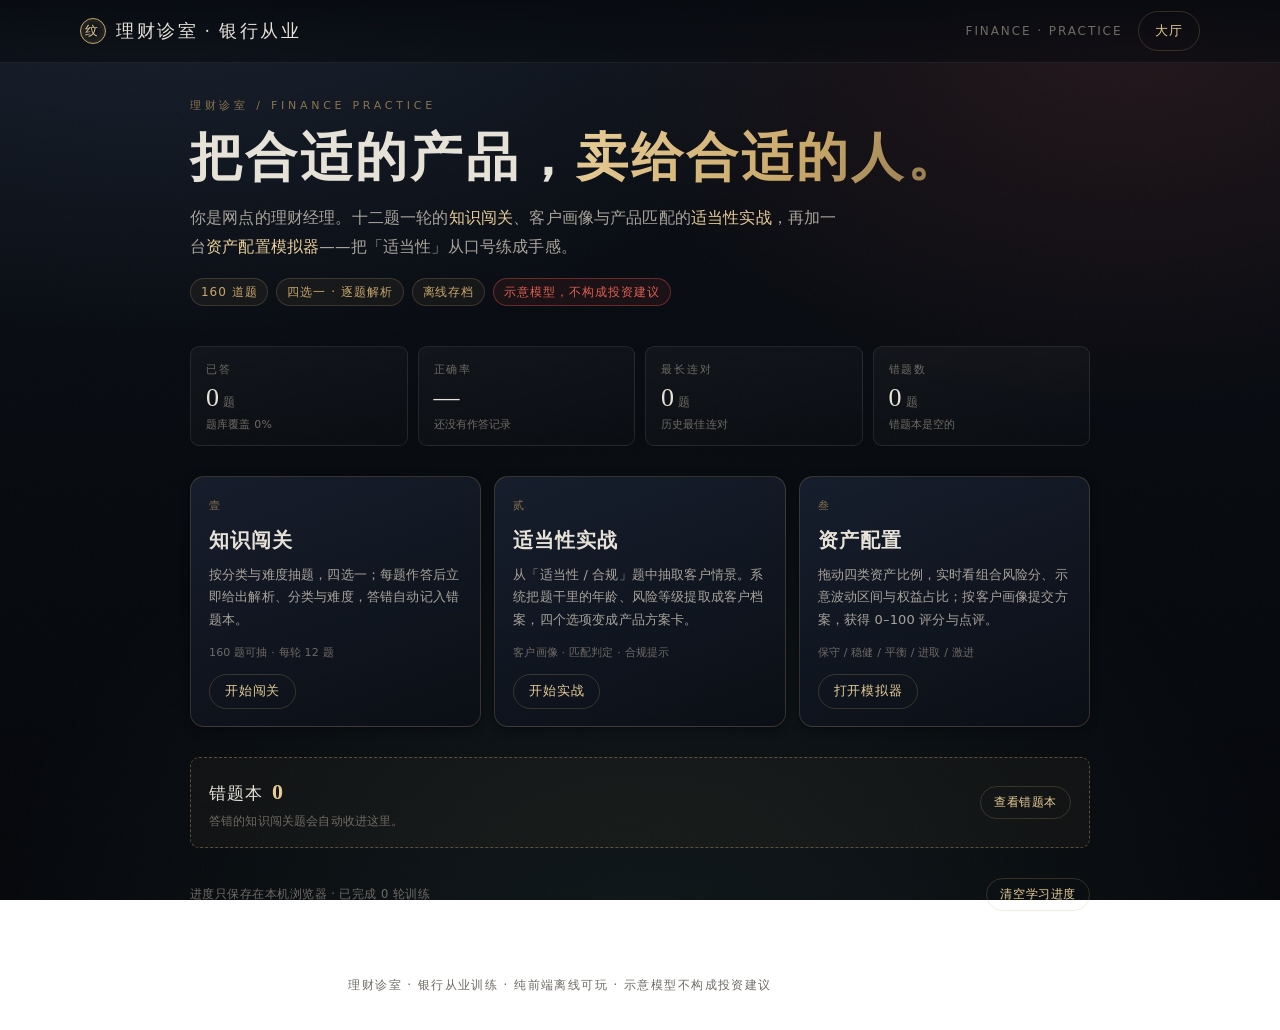
==== finance.html @ 450f9a09 "feat: add 成语闯关 (831 idioms) and 理财诊室 (160 finance questions); split hub into stories and exam sectio" ====
<!doctype html>
<html lang="zh-CN">
<head>
<meta charset="utf-8">
<meta name="viewport" content="width=device-width, initial-scale=1">
<title>理财诊室 · 银行从业 | 墨戏五卷</title>
<meta name="description" content="理财诊室：面向银行、基金、证券从业者的知识训练与实务判断。知识闯关、适当性实战、资产配置模拟器与错题本，纯前端离线可玩。">
<link rel="icon" href="data:image/svg+xml,%3Csvg xmlns='http://www.w3.org/2000/svg' viewBox='0 0 64 64'%3E%3Crect width='64' height='64' rx='14' fill='%230b0f16'/%3E%3Cpath d='M14 48V22l10 8 8-14 8 14 10-8v26' fill='none' stroke='%23c9a86a' stroke-width='2'/%3E%3Ccircle cx='44' cy='17' r='4' fill='none' stroke='%23e0604f' stroke-width='1.6'/%3E%3C/svg%3E">
<link rel="stylesheet" href="./assets/theme.css">
<style>
  /* ============================================================
     理财诊室 · 页面布局
     仅复用 theme.css 的令牌与组件，版式与状态样式写在这里。
     ============================================================ */

  :root {
    --ok: var(--jade-bright);
    --risk: var(--cinnabar-bright);
    --alloc-cash: #6fa89a;
    --alloc-bond: #6c8fc4;
    --alloc-mixed: #c9a86a;
    --alloc-equity: #b8473c;
  }

  html, body { overflow-x: hidden; }
  body { min-height: 100vh; }

  .game { width: 100%; max-width: 900px; margin: 0 auto; padding: 26px 0 8px; }

  .small { font-size: 12.5px; }
  .tiny { font-size: 11.5px; letter-spacing: 0.04em; }
  .nowrap { white-space: nowrap; }
  .accent {
    color: var(--gold-bright);
    background: linear-gradient(120deg, var(--gold-bright), var(--gold) 58%, var(--gold-dim));
    -webkit-background-clip: text; background-clip: text;
    color: transparent;
  }

  h1, h2, h3 { word-break: break-word; }

  .stack { display: grid; gap: 16px; }
  .stack--tight { display: grid; gap: 10px; }

  /* ---------- 首屏 ---------- */
  .hero { padding: 8px 0 6px; }
  .hero .eyebrow { margin-bottom: 10px; }
  .title-xl {
    margin: 0 0 14px;
    font-size: clamp(32px, 5.8vw, 52px);
    line-height: 1.24;
    letter-spacing: 0.06em;
  }
  .lede {
    max-width: 660px;
    margin: 0 0 16px;
    font-size: 15.5px;
    line-height: 1.85;
    color: var(--text-dim);
  }
  .lede strong { color: var(--gold-bright); font-weight: 500; }
  .hero__tags { display: flex; flex-wrap: wrap; gap: 8px; }

  .stats {
    display: grid;
    grid-template-columns: repeat(4, minmax(0, 1fr));
    gap: 10px;
    padding: 0;
    margin: 18px 0 0;
  }
  .stat {
    min-width: 0;
    padding: 13px 15px 12px;
    border: 1px solid var(--line-soft);
    border-radius: var(--radius-sm);
    background: linear-gradient(165deg, rgba(255, 255, 255, 0.04), rgba(255, 255, 255, 0.012));
  }
  .stat__k { font-size: 10.5px; letter-spacing: 0.18em; color: var(--text-faint); margin-bottom: 4px; }
  .stat__v { font-family: var(--font-num); font-size: 26px; line-height: 1.25; color: var(--text); }
  .stat__v small { font-family: var(--font-sans); font-size: 12px; color: var(--text-faint); margin-left: 3px; }
  .stat__s { font-size: 11px; color: var(--text-faint); line-height: 1.5; margin-top: 2px; }
  .stat--warn .stat__v { color: var(--cinnabar-bright); }

  .entries {
    display: grid;
    grid-template-columns: repeat(3, minmax(0, 1fr));
    gap: 13px;
    margin-top: 14px;
  }
  .entry {
    display: flex;
    flex-direction: column;
    min-width: 0;
    padding: 19px 18px 17px;
    border: 1px solid var(--line);
    border-radius: var(--radius);
    background: linear-gradient(160deg, rgba(26, 34, 51, 0.82), rgba(11, 15, 22, 0.88));
    box-shadow: var(--shadow-1);
    transition: transform 0.18s ease, border-color 0.18s ease;
  }
  .entry:hover { transform: translateY(-2px); border-color: rgba(201, 168, 106, 0.5); }
  .entry__no { font-family: var(--font-num); font-size: 11px; letter-spacing: 0.24em; color: var(--gold-dim); }
  .entry h3 { margin: 8px 0 6px; font-size: 20px; color: var(--text); }
  .entry p { margin: 0 0 12px; font-size: 13px; line-height: 1.75; color: var(--text-dim); }
  .entry__meta { margin-top: auto; font-size: 11px; color: var(--text-faint); line-height: 1.6; }
  .entry .btn { margin-top: 12px; align-self: flex-start; padding: 8px 15px; font-size: 12.5px; }

  .wrongbar {
    display: flex;
    align-items: center;
    justify-content: space-between;
    gap: 14px;
    flex-wrap: wrap;
    margin-top: 14px;
    padding: 15px 18px;
    border: 1px dashed rgba(201, 168, 106, 0.4);
    border-radius: var(--radius-sm);
    background: rgba(201, 168, 106, 0.045);
  }
  .wrongbar__title { display: flex; align-items: baseline; gap: 9px; font-family: var(--font-serif); font-size: 17px; letter-spacing: 0.06em; }
  .wrongbar__title b { font-family: var(--font-num); font-size: 22px; color: var(--gold-bright); }
  .wrongbar__sub { font-size: 11.5px; color: var(--text-faint); margin-top: 2px; }

  .home__tools {
    display: flex; align-items: center; justify-content: space-between;
    gap: 12px; flex-wrap: wrap;
    margin-top: 14px;
  }
  .clearbox {
    display: flex; align-items: center; justify-content: space-between;
    gap: 12px; flex-wrap: wrap;
    margin-top: 14px; padding: 13px 15px;
    border: 1px solid rgba(224, 96, 79, 0.48);
    border-radius: var(--radius-sm);
    background: rgba(184, 71, 60, 0.1);
  }
  .clearbox__txt { font-size: 12.5px; color: var(--text); line-height: 1.6; }
  .clearbox__btns { display: flex; gap: 8px; flex-wrap: wrap; }

  /* ---------- 按钮尺寸 / 标签 ---------- */
  .btn--small { padding: 7px 13px; font-size: 12px; letter-spacing: 0.05em; }
  .tag--jade {
    color: var(--jade-bright);
    border-color: rgba(111, 168, 154, 0.45);
    background: rgba(111, 168, 154, 0.09);
  }
  .tag--cinnabar {
    color: var(--cinnabar-bright);
    border-color: rgba(184, 71, 60, 0.5);
    background: rgba(184, 71, 60, 0.1);
  }
  .tag--muted { color: var(--text-dim); border-color: var(--line-soft); background: transparent; }

  /* ---------- 面板通用头部 ---------- */
  .headblock { margin-bottom: 16px; }
  .headblock h2 { margin: 0 0 7px; color: var(--text); }
  .headblock p { margin: 0; font-size: 13px; line-height: 1.75; color: var(--text-dim); }
  .headblock .eyebrow { margin-bottom: 8px; }

  .field { margin-top: 20px; }
  .field:first-of-type { margin-top: 4px; }
  .field__lab {
    display: flex; align-items: baseline; justify-content: space-between;
    gap: 10px; flex-wrap: wrap;
    font-size: 11.5px; letter-spacing: 0.2em; color: var(--gold-dim);
    margin-bottom: 9px;
  }
  .field__lab span { letter-spacing: 0.04em; color: var(--text-faint); }
  .chips { display: flex; flex-wrap: wrap; gap: 8px; }
  .chip {
    appearance: none;
    min-height: 38px;
    padding: 7px 14px;
    border-radius: 999px;
    border: 1px solid var(--line-soft);
    background: transparent;
    color: var(--text-dim);
    font-family: var(--font-sans);
    font-size: 13.5px;
    letter-spacing: 0.04em;
    cursor: pointer;
    transition: border-color 0.16s ease, background 0.16s ease, color 0.16s ease;
  }
  .chip:hover { border-color: var(--line); color: var(--text); }
  .chip[aria-pressed="true"] {
    border-color: rgba(201, 168, 106, 0.75);
    background: rgba(201, 168, 106, 0.14);
    color: var(--gold-bright);
  }
  .chip:focus-visible { outline: 2px solid var(--gold-bright); outline-offset: 2px; }

  .setup__foot {
    display: flex; align-items: center; justify-content: space-between;
    gap: 14px; flex-wrap: wrap;
    margin-top: 24px; padding-top: 18px;
    border-top: 1px solid var(--line-soft);
  }
  .setup__count { font-size: 12.5px; color: var(--text-dim); line-height: 1.6; }
  .setup__count b { color: var(--gold-bright); font-family: var(--font-num); font-size: 17px; }
  .setup__actions { display: flex; gap: 9px; flex-wrap: wrap; }

  .notice {
    padding: 11px 14px;
    border-left: 2px solid var(--gold-dim);
    background: rgba(201, 168, 106, 0.055);
    border-radius: 6px;
    font-size: 12.5px;
    line-height: 1.65;
    color: var(--text-dim);
  }
  .notice--warn { border-left-color: var(--cinnabar); background: rgba(184, 71, 60, 0.08); color: var(--text); }
  .notice b { color: var(--gold-bright); font-weight: 500; }

  /* ---------- 答题 ---------- */
  .quiz-top {
    display: flex; align-items: center; justify-content: space-between;
    gap: 12px; flex-wrap: wrap;
    margin-bottom: 10px;
  }
  .quiz-top__count { display: flex; align-items: baseline; gap: 5px; color: var(--text-faint); font-size: 12px; letter-spacing: 0.12em; }
  .quiz-top__count b { font-family: var(--font-num); font-size: 25px; color: var(--gold-bright); letter-spacing: 0.03em; }
  .quiz-top__right { display: flex; gap: 6px; flex-wrap: wrap; }
  .quiz-top__right .tag { font-size: 11px; padding: 2px 9px; }

  .qpanel { padding: 22px 24px 20px; }
  .qmeta { display: flex; flex-wrap: wrap; gap: 6px; margin-bottom: 10px; }
  .qtext {
    margin: 0 0 4px;
    font-family: var(--font-serif);
    font-size: clamp(18px, 2.5vw, 22px);
    line-height: 1.72;
    letter-spacing: 0.025em;
    color: var(--text);
  }
  .qsub { font-size: 11.5px; color: var(--text-faint); margin-top: 5px; }

  .choices { display: grid; gap: 10px; margin-top: 16px; }
  .choice {
    appearance: none;
    display: grid;
    grid-template-columns: 30px minmax(0, 1fr) auto;
    align-items: center;
    gap: 12px;
    width: 100%;
    min-height: 56px;
    padding: 11px 14px;
    border: 1px solid var(--line-soft);
    border-radius: var(--radius-sm);
    background: rgba(255, 255, 255, 0.025);
    color: var(--text);
    font-family: var(--font-sans);
    font-size: 15px;
    line-height: 1.55;
    text-align: left;
    cursor: pointer;
    transition: border-color 0.16s ease, background 0.16s ease, opacity 0.16s ease;
  }
  .choice:hover:not([disabled]) { border-color: var(--line); background: rgba(201, 168, 106, 0.07); }
  .choice:focus-visible { outline: 2px solid var(--gold-bright); outline-offset: 2px; }
  .choice[disabled] { cursor: default; }
  .choice__mark {
    width: 28px; height: 28px;
    display: grid; place-items: center;
    border: 1px solid var(--line);
    border-radius: 50%;
    font-family: var(--font-num);
    font-size: 13px;
    color: var(--gold);
    flex: none;
  }
  .choice__body { min-width: 0; display: flex; flex-direction: column; gap: 1px; }
  .choice__kicker { font-size: 10px; letter-spacing: 0.18em; color: var(--text-faint); }
  .choice__txt { color: var(--text); }
  .choice__flag {
    font-size: 11px;
    letter-spacing: 0.06em;
    padding: 2px 8px;
    border-radius: 999px;
    border: 1px solid var(--line);
    color: var(--text-dim);
    white-space: nowrap;
  }
  .choice.is-correct {
    border-color: rgba(111, 168, 154, 0.72);
    background: rgba(111, 168, 154, 0.13);
  }
  .choice.is-correct .choice__mark { border-color: var(--jade); color: var(--jade-bright); }
  .choice.is-correct .choice__flag { border-color: rgba(111, 168, 154, 0.6); color: var(--jade-bright); }
  .choice.is-wrong {
    border-color: rgba(224, 96, 79, 0.75);
    background: rgba(184, 71, 60, 0.13);
  }
  .choice.is-wrong .choice__mark { border-color: var(--cinnabar); color: var(--cinnabar-bright); }
  .choice.is-wrong .choice__flag { border-color: rgba(224, 96, 79, 0.6); color: var(--cinnabar-bright); }
  .choice.is-dim { opacity: 0.56; }
  .choices--product .choice { background: rgba(201, 168, 106, 0.035); }
  .choices--product .choice.is-correct { background: rgba(111, 168, 154, 0.13); }
  .choices--product .choice.is-wrong { background: rgba(184, 71, 60, 0.13); }

  .actions {
    display: flex; align-items: center; justify-content: space-between;
    gap: 12px; flex-wrap: wrap;
    margin-top: 18px;
  }
  .actions__right { display: flex; gap: 9px; flex-wrap: wrap; }
  .actions__hint { font-size: 11.5px; color: var(--text-faint); }

  .feedback {
    margin-top: 16px;
    padding: 14px 16px 13px;
    border: 1px solid var(--line-soft);
    border-left: 3px solid var(--gold);
    border-radius: var(--radius-sm);
    background: rgba(255, 255, 255, 0.026);
  }
  .feedback--ok { border-left-color: var(--jade); }
  .feedback--bad { border-left-color: var(--cinnabar); }
  .feedback__head { display: flex; align-items: baseline; gap: 8px; flex-wrap: wrap; margin-bottom: 7px; }
  .feedback__icon { font-family: var(--font-num); font-size: 17px; line-height: 1; color: var(--gold-bright); }
  .feedback--ok .feedback__icon { color: var(--jade-bright); }
  .feedback--bad .feedback__icon { color: var(--cinnabar-bright); }
  .feedback__head b { font-family: var(--font-serif); font-size: 16px; font-weight: 600; letter-spacing: 0.04em; }
  .feedback__sub { font-size: 11.5px; color: var(--text-faint); }
  .feedback__body { display: flex; gap: 9px; align-items: flex-start; }
  .feedback__label {
    flex: none;
    margin-top: 2px;
    padding: 1px 7px;
    border: 1px solid var(--line);
    border-radius: 4px;
    font-size: 10.5px;
    letter-spacing: 0.14em;
    color: var(--gold);
  }
  .feedback__text { margin: 0; font-size: 13.6px; line-height: 1.78; color: var(--text-dim); }
  .metaline { display: flex; flex-wrap: wrap; gap: 6px; margin-top: 10px; }
  .metaline .tag { font-size: 10.5px; padding: 2px 8px; }

  /* ---------- 结果页 ---------- */
  .scoreboard {
    display: flex; align-items: flex-end; gap: 22px; flex-wrap: wrap;
    margin: 14px 0 4px;
  }
  .scoreboard__main { display: flex; align-items: baseline; gap: 8px; }
  .scoreboard__main b { font-family: var(--font-num); font-size: 58px; line-height: 1; color: var(--gold-bright); letter-spacing: 0.02em; }
  .scoreboard__main span { font-size: 12px; color: var(--text-faint); letter-spacing: 0.14em; }
  .scoreboard__sub { display: grid; gap: 3px; font-size: 12.5px; color: var(--text-dim); }
  .scoreboard__sub b { font-family: var(--font-num); color: var(--text); font-size: 17px; }

  .reviewlist { display: grid; gap: 8px; margin-top: 12px; }
  .reviewitem {
    padding: 11px 13px;
    border: 1px solid var(--line-soft);
    border-radius: 8px;
    background: rgba(255, 255, 255, 0.02);
  }
  .reviewitem__q { font-size: 13px; line-height: 1.65; color: var(--text); margin: 0 0 5px; }
  .reviewitem__a { font-size: 11.5px; color: var(--jade-bright); line-height: 1.6; }

  /* ---------- 适当性 ---------- */
  .client {
    padding: 19px 20px 17px;
    border: 1px solid var(--line);
    border-radius: var(--radius);
    background:
      radial-gradient(420px 200px at 100% 0%, rgba(108, 143, 196, 0.13), transparent 70%),
      linear-gradient(158deg, rgba(26, 34, 51, 0.9), rgba(11, 15, 22, 0.92));
    box-shadow: var(--shadow-1);
  }
  .client__head { display: flex; align-items: center; gap: 12px; }
  .client__seal {
    width: 42px; height: 42px; flex: none;
    display: grid; place-items: center;
    border: 1px solid rgba(201, 168, 106, 0.62);
    border-radius: 50%;
    font-family: var(--font-serif);
    font-size: 18px;
    color: var(--gold-bright);
    box-shadow: inset 0 0 14px rgba(201, 168, 106, 0.2);
  }
  .client__name { font-family: var(--font-serif); font-size: 22px; letter-spacing: 0.08em; line-height: 1.3; }
  .client__sub { font-size: 10.5px; letter-spacing: 0.2em; color: var(--text-faint); margin-top: 1px; }
  .client__grid {
    display: grid;
    grid-template-columns: repeat(auto-fit, minmax(130px, 1fr));
    gap: 8px;
    margin-top: 13px;
  }
  .client__cell {
    padding: 8px 11px;
    border: 1px solid var(--line-soft);
    border-radius: 8px;
    background: rgba(255, 255, 255, 0.025);
    min-width: 0;
  }
  .client__k { font-size: 10px; letter-spacing: 0.18em; color: var(--text-faint); margin-bottom: 1px; }
  .client__v { font-size: 14.5px; color: var(--text); line-height: 1.5; word-break: break-word; }
  .client__v--risk { color: var(--cinnabar-bright); }
  .client__raw {
    margin-top: 13px;
    padding-top: 11px;
    border-top: 1px solid var(--line-soft);
    font-size: 13.5px;
    line-height: 1.75;
    color: var(--text-dim);
  }
  .client__raw b { display: block; font-size: 10px; font-weight: 400; letter-spacing: 0.2em; color: var(--gold-dim); margin-bottom: 3px; }

  .verdict {
    display: flex; align-items: flex-start; gap: 12px;
    padding: 14px 16px;
    margin-top: 16px;
    border: 1px solid var(--line-soft);
    border-radius: var(--radius-sm);
    background: rgba(255, 255, 255, 0.025);
  }
  .verdict--ok { border-color: rgba(111, 168, 154, 0.55); background: rgba(111, 168, 154, 0.1); }
  .verdict--bad { border-color: rgba(224, 96, 79, 0.58); background: rgba(184, 71, 60, 0.11); }
  .verdict__icon {
    width: 34px; height: 34px; flex: none;
    display: grid; place-items: center;
    border: 1px solid currentColor;
    border-radius: 50%;
    font-family: var(--font-num);
    font-size: 17px;
    color: var(--jade-bright);
  }
  .verdict--bad .verdict__icon { color: var(--cinnabar-bright); }
  .verdict__title { display: block; font-family: var(--font-serif); font-size: 18px; letter-spacing: 0.08em; color: var(--jade-bright); margin-bottom: 2px; }
  .verdict--bad .verdict__title { color: var(--cinnabar-bright); }
  .verdict__text { margin: 0; font-size: 13px; line-height: 1.7; color: var(--text-dim); }

  .explainbox {
    margin-top: 12px;
    padding: 13px 15px;
    border: 1px solid var(--line-soft);
    border-radius: var(--radius-sm);
    background: rgba(255, 255, 255, 0.022);
  }
  .explainbox__head { font-size: 10.5px; letter-spacing: 0.22em; color: var(--gold-dim); margin-bottom: 5px; }
  .explainbox p { margin: 0; font-size: 13.4px; line-height: 1.78; color: var(--text-dim); }
  .compliance {
    display: flex; align-items: flex-start; gap: 8px;
    margin-top: 12px; padding: 10px 13px;
    border-left: 2px solid var(--cinnabar);
    background: rgba(184, 71, 60, 0.075);
    border-radius: 5px;
    font-size: 12.4px;
    line-height: 1.68;
    color: var(--text);
  }
  .compliance__icon {
    flex: none;
    width: 18px; height: 18px;
    display: grid; place-items: center;
    border: 1px solid var(--cinnabar);
    border-radius: 50%;
    font-family: var(--font-num);
    font-size: 11px;
    color: var(--cinnabar-bright);
    margin-top: 1px;
  }

  /* ---------- 错题本 ---------- */
  .wronglist { display: grid; gap: 10px; }
  .wrongcard {
    padding: 15px 17px;
    border: 1px solid var(--line-soft);
    border-radius: var(--radius-sm);
    background: linear-gradient(160deg, rgba(255, 255, 255, 0.032), rgba(255, 255, 255, 0.012));
  }
  .wrongcard__top { display: flex; align-items: center; gap: 6px; flex-wrap: wrap; }
  .wrongcard__q { margin: 8px 0 9px; font-size: 14.5px; line-height: 1.7; color: var(--text); }
  .wrongcard__foot { display: flex; align-items: center; justify-content: space-between; gap: 12px; flex-wrap: wrap; }
  .wrongcard__stat { font-size: 11.5px; color: var(--text-faint); line-height: 1.6; }
  .wrongcard__stat b { color: var(--cinnabar-bright); font-family: var(--font-num); font-size: 14px; }
  .wrongcard__meter { width: 100%; margin-top: 7px; }
  .wrongcard__meter .bar { height: 4px; }
  .wrongcard__meter .bar > i { background: linear-gradient(90deg, #4f7d71, var(--jade-bright)); }

  /* ---------- 资产配置 ---------- */
  .profiles {
    display: grid;
    grid-template-columns: repeat(5, minmax(0, 1fr));
    gap: 8px;
    margin-top: 4px;
  }
  .profile {
    appearance: none;
    min-width: 0;
    padding: 10px 11px;
    border: 1px solid var(--line-soft);
    border-radius: 9px;
    background: rgba(255, 255, 255, 0.02);
    color: var(--text);
    text-align: left;
    cursor: pointer;
    transition: border-color 0.16s ease, background 0.16s ease;
  }
  .profile:hover { border-color: var(--line); }
  .profile[aria-pressed="true"] {
    border-color: rgba(201, 168, 106, 0.78);
    background: rgba(201, 168, 106, 0.12);
  }
  .profile b { display: block; font-family: var(--font-serif); font-size: 15px; letter-spacing: 0.06em; margin-bottom: 1px; }
  .profile span { display: block; font-size: 10.5px; line-height: 1.45; color: var(--text-faint); }
  .profile[aria-pressed="true"] span { color: var(--gold); }

  .alloc-grid {
    display: grid;
    grid-template-columns: minmax(0, 1.12fr) minmax(0, 0.88fr);
    gap: 18px;
    align-items: start;
    margin-top: 17px;
  }
  .alloc-panel { padding: 18px 19px 14px; }
  .alloc-row { padding: 11px 0 8px; border-top: 1px solid var(--line-soft); }
  .alloc-row:first-child { border-top: 0; padding-top: 2px; }
  .alloc-row__top { display: flex; align-items: baseline; justify-content: space-between; gap: 10px; }
  .alloc-row__name { display: flex; align-items: center; gap: 7px; font-size: 14px; color: var(--text); }
  .alloc-row__dot { width: 8px; height: 8px; border-radius: 50%; flex: none; }
  .alloc-row__risk { font-size: 10px; color: var(--text-faint); letter-spacing: 0.06em; }
  .alloc-row__val { font-family: var(--font-num); font-size: 17px; color: var(--gold-bright); }
  .alloc-range {
    appearance: none;
    -webkit-appearance: none;
    display: block;
    width: 100%;
    height: 32px;
    margin: 1px 0 0;
    border: 0;
    border-radius: 999px;
    background: linear-gradient(90deg, var(--gold) 0%, var(--gold) 25%, rgba(255, 255, 255, 0.09) 25%, rgba(255, 255, 255, 0.09) 100%) center / 100% 8px no-repeat;
    cursor: pointer;
  }
  .alloc-range::-webkit-slider-runnable-track { height: 8px; background: transparent; border-radius: 999px; }
  .alloc-range::-webkit-slider-thumb {
    -webkit-appearance: none;
    width: 20px; height: 20px;
    margin-top: -6px;
    border: 1px solid rgba(7, 10, 15, 0.7);
    border-radius: 50%;
    background: linear-gradient(180deg, var(--gold-bright), var(--gold));
    box-shadow: 0 2px 8px rgba(0, 0, 0, 0.45);
  }
  .alloc-range::-moz-range-track { height: 8px; background: transparent; border-radius: 999px; }
  .alloc-range::-moz-range-thumb {
    width: 18px; height: 18px;
    border: 1px solid rgba(7, 10, 15, 0.7);
    border-radius: 50%;
    background: linear-gradient(180deg, var(--gold-bright), var(--gold));
  }
  .alloc-range:focus-visible { outline: 2px solid var(--gold-bright); outline-offset: 3px; }
  .alloc-actions { display: flex; gap: 9px; flex-wrap: wrap; margin-top: 12px; }

  .alloc-summary {
    padding: 17px 18px 15px;
    border: 1px solid var(--line);
    border-radius: var(--radius);
    background:
      radial-gradient(360px 200px at 100% 0%, rgba(201, 168, 106, 0.1), transparent 70%),
      linear-gradient(158deg, rgba(26, 34, 51, 0.86), rgba(11, 15, 22, 0.92));
  }
  .alloc-summary__head { display: flex; justify-content: space-between; align-items: baseline; gap: 8px; flex-wrap: wrap; }
  .alloc-summary__head .eyebrow { margin: 0; }
  .riskbig { display: flex; align-items: baseline; gap: 7px; margin: 5px 0 2px; }
  .riskbig b { font-family: var(--font-num); font-size: 44px; line-height: 1; color: var(--gold-bright); letter-spacing: 0.02em; }
  .riskbig span { font-size: 11px; color: var(--text-faint); }
  .riskline { font-size: 11.5px; color: var(--text-dim); line-height: 1.6; }
  .riskline b { color: var(--text); font-weight: 500; }
  .kvgrid { display: grid; grid-template-columns: 1fr 1fr; gap: 9px; margin-top: 12px; }
  .kv { padding: 8px 10px; border: 1px solid var(--line-soft); border-radius: 8px; background: rgba(255, 255, 255, 0.02); min-width: 0; }
  .kv__k { font-size: 10px; letter-spacing: 0.14em; color: var(--text-faint); }
  .kv__v { font-family: var(--font-num); font-size: 18px; color: var(--text); line-height: 1.35; }
  .kv__v.cinnabar { color: var(--cinnabar-bright); }
  .kv__v.jade { color: var(--jade-bright); }
  .kv__s { font-size: 10px; color: var(--text-faint); line-height: 1.45; }

  .mixbar { display: flex; height: 12px; margin-top: 14px; border-radius: 999px; overflow: hidden; background: rgba(255, 255, 255, 0.07); }
  .mixbar i { display: block; height: 100%; min-width: 0; transition: width 0.22s ease; }
  .mixlegend { display: flex; flex-wrap: wrap; gap: 4px 12px; margin-top: 7px; font-size: 10.5px; color: var(--text-faint); }
  .mixlegend span { display: inline-flex; align-items: center; gap: 5px; }
  .mixlegend i { width: 7px; height: 7px; border-radius: 50%; display: inline-block; }
  .capmeter { margin-top: 5px; }
  .capmeter .meter { height: 5px; }
  .capmeter .meter > i { background: linear-gradient(90deg, #6c8fc4, var(--jade-bright)); }
  .capmeter.is-over .meter > i { background: linear-gradient(90deg, var(--cinnabar), var(--cinnabar-bright)); }

  .disclaimer {
    margin-top: 10px;
    font-size: 10.5px;
    line-height: 1.55;
    color: var(--text-faint);
    letter-spacing: 0.03em;
  }
  .disclaimer::before { content: "※ "; color: var(--cinnabar); }

  .result {
    margin-top: 17px;
    padding: 18px 19px 16px;
    border: 1px solid var(--line);
    border-radius: var(--radius);
    background: linear-gradient(158deg, rgba(26, 34, 51, 0.84), rgba(11, 15, 22, 0.9));
  }
  .result__empty { margin: 0; font-size: 12px; color: var(--text-faint); line-height: 1.6; }
  .result__top { display: flex; align-items: flex-end; justify-content: space-between; gap: 14px; flex-wrap: wrap; }
  .scorebig { display: flex; align-items: baseline; gap: 6px; }
  .scorebig b { font-family: var(--font-num); font-size: 52px; line-height: 1; color: var(--gold-bright); }
  .scorebig span { font-size: 11px; color: var(--text-faint); letter-spacing: 0.12em; }
  .verdictlabel {
    font-family: var(--font-serif);
    font-size: 15px;
    letter-spacing: 0.08em;
    color: var(--jade-bright);
  }
  .verdictlabel--mid { color: var(--gold-bright); }
  .verdictlabel--bad { color: var(--cinnabar-bright); }
  .breakdown { display: grid; gap: 8px; margin-top: 14px; }
  .bd { display: grid; grid-template-columns: 78px minmax(0, 1fr) 54px; gap: 10px; align-items: center; font-size: 11.5px; color: var(--text-dim); }
  .bd .bar { height: 6px; }
  .bd .bar > i { background: linear-gradient(90deg, var(--gold-dim), var(--gold-bright)); }
  .bd__v { text-align: right; font-family: var(--font-num); color: var(--text); }
  .comments { margin: 13px 0 0; padding: 0; list-style: none; display: grid; gap: 6px; }
  .comments li { position: relative; padding-left: 15px; font-size: 12.3px; line-height: 1.68; color: var(--text-dim); }
  .comments li::before { content: "·"; position: absolute; left: 3px; top: 0; color: var(--gold); font-size: 16px; line-height: 1.35; }
  .comments li.is-risk { color: var(--text); }
  .comments li.is-risk::before { content: "!"; color: var(--cinnabar-bright); font-family: var(--font-num); font-size: 11px; top: 2px; }
  .result .compliance { margin-top: 12px; }
  .result__note { margin: 8px 0 0; font-size: 10.5px; color: var(--text-faint); }

  /* ---------- 空态 / 错误 ---------- */
  .empty {
    padding: 34px 22px;
    border: 1px dashed var(--line);
    border-radius: var(--radius);
    text-align: center;
    background: rgba(255, 255, 255, 0.018);
  }
  .empty h2 { margin-bottom: 7px; }
  .empty p { max-width: 480px; margin: 0 auto 14px; font-size: 13px; line-height: 1.75; }
  .empty__mark { font-family: var(--font-serif); font-size: 30px; color: var(--gold-dim); margin-bottom: 4px; }

  .foot a { color: var(--text-faint); }

  /* ---------- 响应式 ---------- */
  @media (max-width: 820px) {
    .entries { grid-template-columns: 1fr; }
    .entry { padding: 17px 17px 15px; }
    .entry h3 { font-size: 19px; }
    .alloc-grid { grid-template-columns: 1fr; }
    .profiles { grid-template-columns: repeat(3, minmax(0, 1fr)); }
  }

  @media (max-width: 640px) {
    .game { padding-top: 18px; }
    .stats { grid-template-columns: repeat(2, minmax(0, 1fr)); }
    .stat__v { font-size: 23px; }
    .qpanel { padding: 18px 15px 16px; }
    .choice { grid-template-columns: 28px minmax(0, 1fr) auto; gap: 10px; padding: 11px 12px; font-size: 14.4px; }
    .choice__flag { font-size: 10px; padding: 1px 6px; }
    .profiles { grid-template-columns: repeat(2, minmax(0, 1fr)); }
    .client { padding: 16px 15px 14px; }
    .client__name { font-size: 20px; }
    .scoreboard__main b { font-size: 48px; }
    .feedback__body { display: block; }
    .feedback__label { display: inline-block; margin-bottom: 5px; }
    .result { padding: 16px 14px 14px; }
    .bd { grid-template-columns: 72px minmax(0, 1fr) 48px; }
  }

  @media (max-width: 380px) {
    .choice { grid-template-columns: 26px minmax(0, 1fr) auto; }
    .choice__flag { font-size: 9px; padding: 1px 4px; letter-spacing: 0; }
    .alloc-range { height: 36px; }
  }
</style>
</head>
<body>

<header class="topbar" data-chrome="topbar"></header>

<main class="wrap">
  <div id="app" class="game">
    <noscript>
      <section class="panel">
        <h2>需要启用 JavaScript</h2>
        <p>理财诊室在浏览器本地运行，不会联网，也不会上传你的答题记录。</p>
      </section>
    </noscript>
  </div>
</main>

<footer class="foot" data-chrome="footer"></footer>

<script src="./assets/common.js"></script>
<script src="./assets/finance-data.js"></script>
<script id="finance-app">
(function () {
  'use strict';

  /* ============================================================
     一、纯函数（浏览器与 Node 自测共用）
     ============================================================ */

  const CATEGORIES = ['基金', '股票', '债券', '银行', '合规', '适当性'];
  const DIFFICULTY_NAMES = { 1: '基础', 2: '进阶', 3: '高阶' };

  const ASSETS = [
    { key: 'cash', name: '货币类', short: '货币', risk: 1, color: '#6fa89a' },
    { key: 'bond', name: '债券类', short: '债券', risk: 2, color: '#6c8fc4' },
    { key: 'mixed', name: '混合类', short: '混合', risk: 3.5, color: '#c9a86a' },
    { key: 'equity', name: '权益类', short: '权益', risk: 5, color: '#b8473c' }
  ];

  /* 目标风险分与权益上限按「可同时满足分散度（每类 5%–65%）」的组合校准：
     保守 65/25/5/5 → 1.6；稳健 65/10/5/20 → 2.0；
     平衡 50/5/5/40 → 2.8；进取 30/5/5/60 → 3.6；
     激进 25/5/5/65 → 3.8（权益上限可更高，但分散度上限为 65%）。 */
  const PROFILES = [
    { key: 'conservative', name: '保守型', target: 1.6, cap: 10, desc: '本金优先，随时可用' },
    { key: 'steady', name: '稳健型', target: 2.0, cap: 25, desc: '小幅波动，稳中求进' },
    { key: 'balanced', name: '平衡型', target: 2.8, cap: 45, desc: '收益与波动兼顾' },
    { key: 'growth', name: '进取型', target: 3.6, cap: 65, desc: '承受波动，追求增长' },
    { key: 'aggressive', name: '激进型', target: 3.8, cap: 85, desc: '高风险高预期' }
  ];

  function clampNumber(value, min, max, fallback) {
    const n = Number(value);
    if (!Number.isFinite(n)) return fallback === undefined ? min : fallback;
    return Math.min(max, Math.max(min, n));
  }

  function round1(value) {
    const n = Number(value);
    if (!Number.isFinite(n)) return 0;
    return Math.round((n + Number.EPSILON) * 10) / 10;
  }

  function fmt1(value) {
    const n = round1(value);
    return Number.isInteger(n) ? n.toFixed(1) : String(n);
  }

  /** 题干前 40 个字符的稳定短键（FNV-1a），不用数组下标。 */
  function hashKey(text) {
    const s = String(text === null || text === undefined ? '' : text).trim().slice(0, 40);
    let h = 2166136261;
    for (let i = 0; i < s.length; i += 1) {
      h ^= s.charCodeAt(i);
      h = Math.imul(h, 16777619);
    }
    h = (h ^ (h >>> 13)) >>> 0;
    return h.toString(36);
  }

  function normalizeItem(raw) {
    if (!raw || typeof raw !== 'object') return null;
    const q = typeof raw.q === 'string' ? raw.q.trim() : '';
    if (!q) return null;
    const o = Array.isArray(raw.o) ? raw.o.slice(0, 4).map(function (v) {
      return v === null || v === undefined ? '' : String(v).trim();
    }) : [];
    if (o.length !== 4 || o.some(function (v) { return !v; })) return null;
    const a = Number(raw.a);
    if (!Number.isInteger(a) || a < 0 || a > 3) return null;
    const t = CATEGORIES.indexOf(raw.t) >= 0 ? raw.t : '未分类';
    const d = clampNumber(Math.round(Number(raw.d)), 1, 3, 1);
    const x = typeof raw.x === 'string' && raw.x.trim() ? raw.x.trim() : '题库暂未提供解析，可结合题干与选项自行复盘。';
    const h = typeof raw.h === 'string' && raw.h.trim() ? raw.h.trim() : hashKey(q);
    return { q: q, o: o, a: a, x: x, t: t, d: d, h: h };
  }

  function normalizeData(raw) {
    if (!Array.isArray(raw)) return [];
    const out = [];
    raw.forEach(function (item) {
      const n = normalizeItem(item);
      if (n) out.push(n);
    });
    return out;
  }

  function filterQuiz(data, category, difficulty) {
    const cat = category && category !== '全部' ? category : null;
    const diff = Number(difficulty);
    const useDiff = Number.isInteger(diff) && diff >= 1 && diff <= 3;
    return normalizeData(data).filter(function (item) {
      return (!cat || item.t === cat) && (!useDiff || item.d === diff);
    });
  }

  function filterSuitability(data) {
    return normalizeData(data).filter(function (item) {
      return item.t === '适当性' || item.t === '合规';
    });
  }

  function normalizeWrong(raw) {
    if (!raw || typeof raw !== 'object') return null;
    const base = normalizeItem(raw);
    if (!base) return null;
    return {
      h: base.h,
      q: base.q,
      o: base.o,
      a: base.a,
      x: base.x,
      t: base.t,
      d: base.d,
      n: Math.round(clampNumber(raw.n, 1, 999, 1)),
      c: Math.round(clampNumber(raw.c, 0, 2, 0)),
      ts: Number.isFinite(Number(raw.ts)) ? Number(raw.ts) : 0
    };
  }

  function normalizeProgress(raw) {
    const p = { seen: {}, wrong: [], best: { streak: 0 }, rounds: 0 };
    if (!raw || typeof raw !== 'object') return p;

    if (raw.seen && typeof raw.seen === 'object' && !Array.isArray(raw.seen)) {
      Object.keys(raw.seen).forEach(function (key) {
        const s = raw.seen[key];
        if (!s || typeof s !== 'object') return;
        const r = Math.max(0, Math.round(clampNumber(s.r, 0, 9999, 0)));
        const w = Math.max(0, Math.round(clampNumber(s.w, 0, 9999, 0)));
        if (r + w <= 0) return;
        p.seen[key] = {
          r: r,
          w: w,
          t: Number.isFinite(Number(s.t)) ? Number(s.t) : 0
        };
      });
    }

    if (Array.isArray(raw.wrong)) {
      const byHash = {};
      raw.wrong.forEach(function (entry) {
        const w = normalizeWrong(entry);
        if (!w) return;
        const prev = byHash[w.h];
        if (!prev) { byHash[w.h] = w; return; }
        if (w.ts >= prev.ts) {
          w.n = Math.max(w.n, prev.n);
          w.c = Math.max(w.c, prev.c);
          byHash[w.h] = w;
        } else {
          prev.n = Math.max(prev.n, w.n);
          prev.c = Math.max(prev.c, w.c);
        }
      });
      p.wrong = Object.keys(byHash).map(function (k) { return byHash[k]; });
    }

    if (raw.best && typeof raw.best === 'object') {
      p.best.streak = Math.max(0, Math.round(clampNumber(raw.best.streak, 0, 9999, 0)));
    }
    p.rounds = Math.max(0, Math.round(clampNumber(raw.rounds, 0, 99999, 0)));
    return p;
  }

  /**
   * 记录一次作答：正确累计 seen.r 并推进错题「连续答对」计数；
   * 错误累计 seen.w 并把题目放进错题本 / 增加错误次数。
   * 连续答对 2 次即从错题本移出。
   */
  function recordResult(progress, item, correct, time) {
    const p = normalizeProgress(progress);
    const it = normalizeItem(item);
    if (!it) return p;
    const ok = !!correct;
    const stamp = Number.isFinite(Number(time)) ? Number(time) : Date.now();

    const s = p.seen[it.h] || { r: 0, w: 0, t: 0 };
    if (ok) s.r += 1;
    else s.w += 1;
    s.t = stamp;
    p.seen[it.h] = s;

    let idx = -1;
    for (let i = 0; i < p.wrong.length; i += 1) {
      if (p.wrong[i].h === it.h) { idx = i; break; }
    }

    if (ok) {
      if (idx >= 0) {
        const w = p.wrong[idx];
        w.c = (w.c || 0) + 1;
        w.ts = stamp;
        if (w.c >= 2) p.wrong.splice(idx, 1);
      }
    } else if (idx >= 0) {
      const w = p.wrong[idx];
      w.n = Math.min(999, (w.n || 1) + 1);
      w.c = 0;
      w.ts = stamp;
      w.q = it.q;
      w.o = it.o;
      w.a = it.a;
      w.x = it.x;
      w.t = it.t;
      w.d = it.d;
    } else {
      p.wrong.push({
        h: it.h, q: it.q, o: it.o, a: it.a, x: it.x, t: it.t, d: it.d,
        n: 1, c: 0, ts: stamp
      });
    }
    return p;
  }

  function normalizeAllocation(weights) {
    const list = ASSETS.map(function (_, i) {
      return clampNumber(weights && weights[i], 0, 100, 0);
    });
    const total = list.reduce(function (sum, v) { return sum + v; }, 0);
    if (total <= 0) return { weights: [0, 0, 0, 0], total: 0, normalized: false };
    if (Math.abs(total - 100) < 0.001) return { weights: list, total: total, normalized: false };
    return {
      weights: list.map(function (v) { return v / total * 100; }),
      total: total,
      normalized: true
    };
  }

  /** 组合风险分 = 四类权重 × 风险系数(1/2/3.5/5) 的加权平均，保留 1 位小数。 */
  function portfolioMetrics(weights) {
    const n = normalizeAllocation(weights);
    let risk = 0;
    if (n.total > 0) {
      for (let i = 0; i < ASSETS.length; i += 1) risk += n.weights[i] * ASSETS[i].risk;
      risk = risk / 100;
    }
    risk = round1(risk);
    const equity = n.total > 0 ? round1(n.weights[3]) : 0;
    const vol = n.total > 0 ? round1(Math.max(0.6, risk * 4.2)) : 0;
    return {
      weights: n.weights.map(function (v) { return round1(v); }),
      rawWeights: n.weights,
      total: n.total,
      normalized: n.normalized,
      risk: risk,
      equity: equity,
      vol: vol,
      range: [round1(-vol), vol]
    };
  }

  /**
   * 0–100 评分：
   *   风险匹配 60：60 × (1 − |风险分 − 目标| / 2.5)，下限 0；
   *   权益上限 20：权益占比 ≤ 画像上限得 20，否则 0；
   *   分散度   20：四类中每类落在 5%–65% 得 5 分。
   */
  function scorePortfolio(weights, profile) {
    let prof = profile;
    if (typeof prof === 'string') {
      prof = PROFILES.filter(function (x) { return x.key === prof || x.name === prof; })[0];
    }
    if (!prof || typeof prof !== 'object') prof = PROFILES[2];

    const target = clampNumber(prof.target, 1, 5, 2.8);
    const cap = clampNumber(prof.cap, 0, 100, 45);
    const name = typeof prof.name === 'string' ? prof.name : '平衡型';
    const m = portfolioMetrics(weights);

    if (m.total <= 0) {
      return {
        score: 0, risk: 0, equity: 0, vol: 0, range: [0, 0],
        target: target, cap: cap, profile: name, weights: [0, 0, 0, 0],
        breakdown: { risk: 0, cap: 0, div: 0, divCount: 0 },
        comments: ['四类配置合计为 0，无法评分。请先分配资产比例。'],
        normalized: false, total: 0
      };
    }

    const diff = Math.abs(m.risk - target);
    const riskPts = Math.round(60 * clampNumber(1 - diff / 2.5, 0, 1, 0));
    const capPts = m.equity <= cap + 0.05 ? 20 : 0;
    let divCount = 0;
    ASSETS.forEach(function (_, i) {
      const w = m.weights[i];
      if (w >= 5 - 0.05 && w <= 65 + 0.05) divCount += 1;
    });
    const divPts = divCount * 5;
    const score = Math.max(0, Math.min(100, Math.round(riskPts + capPts + divPts)));

    const notes = [];
    if (m.equity > cap + 0.05) {
      notes.push('权益占比 ' + fmt1(m.equity) + '%，超出' + name + ' ' + cap + '% 的权益上限，应先下调。');
    } else if (diff > 0.6) {
      notes.push('组合风险分 ' + fmt1(m.risk) + '，与' + name + '目标 ' + fmt1(target) + ' 偏离 ' + fmt1(diff) + '，可调整权益与货币类比例。');
    }
    ASSETS.forEach(function (asset, i) {
      const w = m.weights[i];
      if (w < 5 - 0.05) notes.push(asset.name + '仅 ' + fmt1(w) + '%，低于 5% 的分散下限。');
      else if (w > 65 + 0.05) notes.push(asset.name + '达 ' + fmt1(w) + '%，超过 65% 的集中上限。');
    });
    if (!notes.length) {
      notes.push('风险分贴近目标，权益在上限内，四类配置均在 5%–65% 区间，结构较均衡。');
    }

    return {
      score: score,
      risk: m.risk,
      equity: m.equity,
      vol: m.vol,
      range: m.range,
      target: target,
      cap: cap,
      profile: name,
      weights: m.weights,
      breakdown: { risk: riskPts, cap: capPts, div: divPts, divCount: divCount },
      comments: notes.slice(0, 3),
      normalized: m.normalized,
      total: m.total
    };
  }

  /** 调整某一类到新值，其余三类按原比例分配剩余份额，合计恒为 100。 */
  function rebalanceWeights(weights, index, value) {
    const idx = Math.round(clampNumber(index, 0, 3, 0));
    const v = Math.round(clampNumber(value, 0, 100, 0));
    const w = ASSETS.map(function (_, i) {
      return Math.round(clampNumber(weights && weights[i], 0, 100, 0));
    });
    const others = [0, 1, 2, 3].filter(function (i) { return i !== idx; });
    const rest = 100 - v;
    const oldSum = others.reduce(function (sum, i) { return sum + w[i]; }, 0);
    const targets = oldSum <= 0
      ? others.map(function () { return rest / others.length; })
      : others.map(function (i) { return w[i] / oldSum * rest; });
    const base = targets.map(function (t) { return Math.floor(t); });
    let remaining = rest - base.reduce(function (a, b) { return a + b; }, 0);
    const order = targets.map(function (t, i) {
      return { i: i, frac: t - Math.floor(t) };
    }).sort(function (a, b) { return b.frac - a.frac || a.i - b.i; });
    for (let k = 0; k < remaining; k += 1) {
      base[order[k % order.length].i] += 1;
    }
    const out = [0, 0, 0, 0];
    out[idx] = v;
    others.forEach(function (oi, k) { out[oi] = base[k]; });
    const total = out.reduce(function (a, b) { return a + b; }, 0);
    if (total !== 100) out[others[0]] += 100 - total;
    return out;
  }

  function parseClient(q) {
    const text = String(q === null || q === undefined ? '' : q);
    const nameMatch = text.match(/客户\s*([\u4e00-\u9fa5]{1,4}(?:先生|女士|经理|老师|阿姨|叔叔))/);
    const ageMatch = text.match(/(\d{2,3})\s*岁/);
    const riskMatch = text.match(/(保守|稳健|平衡|进取|激进|谨慎|积极)(?:型)?/);
    const traits = [];
    function add(re, label) {
      if (re.test(text) && traits.indexOf(label) < 0) traits.push(label);
    }
    add(/退休/, '退休收入');
    add(/医疗|看病|医药/, '医疗支出');
    add(/随时|流动|应急/, '高流动性');
    add(/养老|长期/, '长期目标');
    add(/首付|购房|买房/, '购房目标');
    add(/房贷|负债|贷款/, '负债压力');
    add(/收入稳定|工资|固定收入/, '稳定收入');
    add(/五年|三年|一年|短期/, '期限明确');
    return {
      name: nameMatch ? nameMatch[1] : '客户',
      age: ageMatch ? Number(ageMatch[1]) : null,
      risk: riskMatch ? riskMatch[1] + '型' : null,
      traits: traits.slice(0, 3),
      found: !!(ageMatch || riskMatch || traits.length)
    };
  }

  /* Node 自测入口：仅在 CommonJS 且无 document 时导出纯函数。 */
  if (typeof module !== 'undefined' && module.exports && typeof document === 'undefined') {
    module.exports = {
      CATEGORIES: CATEGORIES,
      DIFFICULTY_NAMES: DIFFICULTY_NAMES,
      ASSETS: ASSETS,
      PROFILES: PROFILES,
      hashKey: hashKey,
      normalizeItem: normalizeItem,
      normalizeData: normalizeData,
      filterQuiz: filterQuiz,
      filterSuitability: filterSuitability,
      normalizeProgress: normalizeProgress,
      recordResult: recordResult,
      normalizeAllocation: normalizeAllocation,
      portfolioMetrics: portfolioMetrics,
      scorePortfolio: scorePortfolio,
      rebalanceWeights: rebalanceWeights,
      parseClient: parseClient,
      round1: round1
    };
    return;
  }

  /* ============================================================
     二、浏览器端 · 启动与状态
     ============================================================ */

  const DSHG = window.DSHG;
  const app = document.getElementById('app');
  if (!DSHG || !app) return;

  const el = DSHG.el;
  const qs = DSHG.qs;
  const qsa = DSHG.qsa;
  const store = DSHG.store;
  const rand = DSHG.rand;
  const clamp = DSHG.clamp;
  const toast = DSHG.toast;

  const DATA = normalizeData(window.FINANCE_DATA);
  const DATA_BY_HASH = {};
  DATA.forEach(function (item) { DATA_BY_HASH[item.h] = item; });

  const QUIZ_SIZE = 12;
  const SUIT_SIZE = 6;
  const LETTERS = ['A', 'B', 'C', 'D'];

  let progress = normalizeProgress(store.get('finance.progress', null));

  const state = {
    view: 'home',
    busy: false,
    clearArmed: false,
    quizOpts: { category: '全部', difficulty: 0 },
    quiz: null,
    suit: null,
    alloc: { profile: 2, weights: [25, 25, 25, 25], submitted: null },
    redo: null
  };

  function save() {
    store.set('finance.progress', progress);
  }

  function persistProgress(next) {
    progress = next;
    save();
  }

  function scrollTop() {
    try { window.scrollTo({ top: 0, behavior: 'smooth' }); }
    catch (err) { try { window.scrollTo(0, 0); } catch (err2) {} }
  }

  function go(view) {
    state.view = view;
    state.clearArmed = false;
    render();
    scrollTop();
  }

  function statCard(label, value, suffix, sub, mod) {
    return el('div', { class: 'stat' + (mod ? ' ' + mod : '') }, [
      el('div', { class: 'stat__k', text: label }),
      el('div', { class: 'stat__v' }, [
        el('span', { class: 'num', text: value }),
        suffix ? el('small', { text: suffix }) : null
      ]),
      el('div', { class: 'stat__s', text: sub })
    ]);
  }

  function tag(text, mod) {
    return el('span', { class: 'tag' + (mod ? ' ' + mod : ''), text: text });
  }

  function backLink(label, target) {
    return el('a', {
      class: 'back',
      href: '#',
      onclick: function (e) {
        e.preventDefault();
        go(target || 'home');
      }
    }, ['← ', el('span', { text: label || '返回首页' })]);
  }

  function notice(text, warn) {
    return el('div', { class: 'notice' + (warn ? ' notice--warn' : '') }, [el('span', { text: text })]);
  }

  function emptyPanel(mark, title, text, buttonText, onClick) {
    return el('section', { class: 'empty' }, [
      el('div', { class: 'empty__mark', 'aria-hidden': 'true', text: mark || '空' }),
      el('h2', { text: title || '这里还没有内容' }),
      el('p', { text: text || '换一个入口看看，或稍后回来。' }),
      buttonText ? el('button', {
        class: 'btn btn--ghost',
        type: 'button',
        text: buttonText,
        onclick: onClick || function () { go('home'); }
      }) : null
    ]);
  }

  function accuracyText() {
    let right = 0;
    let wrong = 0;
    Object.keys(progress.seen).forEach(function (k) {
      right += progress.seen[k].r;
      wrong += progress.seen[k].w;
    });
    const total = right + wrong;
    if (!total) return { text: '—', sub: '还没有作答记录', total: 0, right: right };
    return {
      text: String(Math.round(right / total * 100)),
      sub: '共答 ' + total + ' 次',
      total: total,
      right: right
    };
  }

  /* ============================================================
     三、首页
     ============================================================ */

  function viewHome() {
    const seenCount = Object.keys(progress.seen).length;
    const acc = accuracyText();
    const wrongCount = progress.wrong.length;
    const coverage = DATA.length ? Math.min(100, Math.round(seenCount / DATA.length * 100)) : 0;

    const stats = el('section', { class: 'stats', 'aria-label': '学习统计' }, [
      statCard('已答', String(seenCount), '题', DATA.length ? '题库覆盖 ' + coverage + '%' : '题库为空'),
      statCard('正确率', acc.text, acc.text === '—' ? '' : '%', acc.sub),
      statCard('最长连对', String(progress.best.streak), '题', '历史最佳连对'),
      statCard('错题数', String(wrongCount), '题', wrongCount ? '待重做，连续答对 2 次移出' : '错题本是空的', wrongCount ? 'stat--warn' : '')
    ]);

    const entries = el('section', { class: 'entries', 'aria-label': '训练入口' }, [
      entryCard('壹', '知识闯关', '按分类与难度抽题，四选一；每题作答后立即给出解析、分类与难度，答错自动记入错题本。', DATA.length + ' 题可抽 · 每轮 12 题', '开始闯关', function () {
        if (!DATA.length) { toast('题库为空，暂时无法闯关'); return; }
        go('quizsetup');
      }),
      entryCard('贰', '适当性实战', '从「适当性 / 合规」题中抽取客户情景。系统把题干里的年龄、风险等级提取成客户档案，四个选项变成产品方案卡。', '客户画像 · 匹配判定 · 合规提示', '开始实战', function () {
        if (!filterSuitability(DATA).length) { toast('适当性 / 合规题暂不可用'); return; }
        go('suitsetup');
      }),
      entryCard('叁', '资产配置', '拖动四类资产比例，实时看组合风险分、示意波动区间与权益占比；按客户画像提交方案，获得 0–100 评分与点评。', '保守 / 稳健 / 平衡 / 进取 / 激进', '打开模拟器', function () {
        go('alloc');
      })
    ]);

    const wrongbar = el('section', { class: 'wrongbar', 'aria-label': '错题本入口' }, [
      el('div', {}, [
        el('div', { class: 'wrongbar__title' }, [
          el('span', { text: '错题本' }),
          el('b', { class: 'num', text: String(wrongCount) })
        ]),
        el('div', { class: 'wrongbar__sub', text: wrongCount ? '按错误次数排序，重做时连续答对 2 次移出。' : '答错的知识闯关题会自动收进这里。' })
      ]),
      el('button', {
        class: 'btn btn--ghost btn--small',
        type: 'button',
        text: wrongCount ? '打开错题本' : '查看错题本',
        onclick: function () { go('wrong'); }
      })
    ]);

    return el('div', { class: 'stack' }, [
      el('section', { class: 'hero' }, [
        el('div', { class: 'eyebrow', text: '理财诊室 / FINANCE PRACTICE' }),
        el('h1', { class: 'title-xl' }, ['把合适的产品，', el('span', { class: 'accent', text: '卖给合适的人。' })]),
        el('p', { class: 'lede' }, [
          '你是网点的理财经理。十二题一轮的',
          el('strong', { text: '知识闯关' }),
          '、客户画像与产品匹配的',
          el('strong', { text: '适当性实战' }),
          '，再加一台',
          el('strong', { text: '资产配置模拟器' }),
          '——把「适当性」从口号练成手感。'
        ]),
        el('div', { class: 'hero__tags' }, [
          tag(DATA.length + ' 道题'),
          tag('四选一 · 逐题解析'),
          tag('离线存档'),
          tag('示意模型，不构成投资建议', 'tag--cinnabar')
        ])
      ]),
      DATA.length ? null : notice('题库尚未载入或为空：页面仍可浏览，资产配置模拟器不受影响；知识闯关与适当性实战会在题库恢复后可用。', true),
      stats,
      entries,
      wrongbar,
      el('div', { class: 'home__tools' }, [
        el('span', { class: 'tiny faint', text: '进度只保存在本机浏览器 · 已完成 ' + progress.rounds + ' 轮训练' }),
        el('button', {
          class: 'btn btn--ghost btn--small',
          type: 'button',
          text: '清空学习进度',
          onclick: function () { state.clearArmed = true; render(); }
        })
      ]),
      state.clearArmed ? clearConfirmBlock() : null
    ]);
  }

  function entryCard(no, title, body, meta, action, onClick) {
    return el('article', { class: 'entry' }, [
      el('div', { class: 'entry__no', text: no }),
      el('h3', { text: title }),
      el('p', { text: body }),
      el('div', { class: 'entry__meta', text: meta }),
      el('button', { class: 'btn btn--ghost', type: 'button', text: action, onclick: onClick })
    ]);
  }

  function clearConfirmBlock() {
    return el('div', { class: 'clearbox', role: 'group', 'aria-label': '确认清空学习进度' }, [
      el('div', { class: 'clearbox__txt' }, [
        el('b', { text: '再次确认：' }),
        el('span', { text: '将清空已答、正确率、最长连对、错题本与轮次，操作不可撤销。' })
      ]),
      el('div', { class: 'clearbox__btns' }, [
        el('button', {
          class: 'btn btn--cinnabar btn--small',
          type: 'button',
          text: '确认清空',
          onclick: function () {
            store.del('finance.progress');
            progress = normalizeProgress(null);
            state.clearArmed = false;
            toast('学习进度已清空');
            render();
          }
        }),
        el('button', {
          class: 'btn btn--ghost btn--small',
          type: 'button',
          text: '取消',
          onclick: function () { state.clearArmed = false; render(); }
        })
      ])
    ]);
  }

  /* ============================================================
     四、知识闯关
     ============================================================ */

  function viewQuizSetup() {
    const opts = state.quizOpts;
    const pool = filterQuiz(DATA, opts.category, opts.difficulty);

    const catChips = el('div', { class: 'chips', role: 'group', 'aria-label': '选择题库分类' });
    ['全部'].concat(CATEGORIES).forEach(function (cat) {
      catChips.appendChild(el('button', {
        type: 'button',
        class: 'chip',
        'data-cat': cat,
        'aria-pressed': opts.category === cat ? 'true' : 'false',
        text: cat,
        onclick: function () {
          state.quizOpts.category = cat;
          refreshQuizSetup();
        }
      }));
    });

    const diffChips = el('div', { class: 'chips', role: 'group', 'aria-label': '选择难度' });
    [{ v: 0, label: '全部' }, { v: 1, label: '基础' }, { v: 2, label: '进阶' }, { v: 3, label: '高阶' }].forEach(function (d) {
      diffChips.appendChild(el('button', {
        type: 'button',
        class: 'chip',
        'data-diff': String(d.v),
        'aria-pressed': opts.difficulty === d.v ? 'true' : 'false',
        text: d.label,
        onclick: function () {
          state.quizOpts.difficulty = d.v;
          refreshQuizSetup();
        }
      }));
    });

    const start = el('button', {
      class: 'btn',
      type: 'button',
      id: 'quiz-start',
      disabled: pool.length === 0,
      text: '开始本轮（12 题）',
      onclick: startQuiz
    });

    return el('div', { class: 'stack' }, [
      backLink('返回首页'),
      el('section', { class: 'panel' }, [
        el('div', { class: 'headblock' }, [
          el('div', { class: 'eyebrow', text: '知识闯关 / QUIZ' }),
          el('h2', { text: '十二题，一次判断' }),
          el('p', { text: '选择题库分类与难度后开始。每题四选一，作答后立即展示解析，并标注分类与难度；答错自动进入错题本。' })
        ]),
        el('div', { class: 'field' }, [
          el('div', { class: 'field__lab' }, [el('span', { text: '分类' }), el('span', { text: '全部 / 基金 / 股票 / 债券 / 银行 / 合规 / 适当性' })]),
          catChips
        ]),
        el('div', { class: 'field' }, [
          el('div', { class: 'field__lab' }, [el('span', { text: '难度' }), el('span', { text: '基础 1 · 进阶 2 · 高阶 3' })]),
          diffChips
        ]),
        el('div', { class: 'setup__foot' }, [
          el('div', { class: 'setup__count', id: 'quiz-pool' }, [
            el('span', { text: '该筛选下可用 ' }),
            el('b', { class: 'num', text: String(pool.length) }),
            el('span', { text: ' 题' + (pool.length && pool.length < QUIZ_SIZE ? '；不足 12 题，本轮按实际题量进行。' : '') })
          ]),
          el('div', { class: 'setup__actions' }, [start])
        ])
      ]),
      notice('计分：每答对一题 +10 分；连续答对计入「最长连对」。错题本中的题，连续答对 2 次才会移出。')
    ]);
  }

  function refreshQuizSetup() {
    const opts = state.quizOpts;
    const pool = filterQuiz(DATA, opts.category, opts.difficulty);
    qsa('[data-cat]', app).forEach(function (b) {
      b.setAttribute('aria-pressed', b.getAttribute('data-cat') === opts.category ? 'true' : 'false');
    });
    qsa('[data-diff]', app).forEach(function (b) {
      b.setAttribute('aria-pressed', Number(b.getAttribute('data-diff')) === opts.difficulty ? 'true' : 'false');
    });
    const info = qs('#quiz-pool', app);
    if (info) {
      info.replaceChildren.apply(info, [
        el('span', { text: '该筛选下可用 ' }),
        el('b', { class: 'num', text: String(pool.length) }),
        el('span', { text: ' 题' + (pool.length && pool.length < QUIZ_SIZE ? '；不足 12 题，本轮按实际题量进行。' : '') })
      ]);
    }
    const start = qs('#quiz-start', app);
    if (start) {
      start.disabled = pool.length === 0;
      start.textContent = pool.length && pool.length < QUIZ_SIZE
        ? '开始本轮（' + pool.length + ' 题）'
        : '开始本轮（12 题）';
    }
  }

  function startQuiz() {
    const opts = state.quizOpts;
    const pool = filterQuiz(DATA, opts.category, opts.difficulty);
    if (!pool.length) { toast('该筛选下暂无题目'); return; }
    const picked = rand.shuffle(pool).slice(0, Math.min(QUIZ_SIZE, pool.length));
    state.quiz = {
      items: picked,
      idx: 0,
      answered: null,
      correct: 0,
      streak: 0,
      best: 0,
      missed: [],
      total: picked.length,
      done: false,
      short: picked.length < QUIZ_SIZE
    };
    progress.rounds += 1;
    save();
    go('quiz');
  }

  function viewQuiz() {
    const quiz = state.quiz;
    if (!quiz || !quiz.items.length) {
      return emptyPanel('题', '本轮题目不可用', '题库可能已更新，请回到筛选页重新开始。', '重新选题', function () { go('quizsetup'); });
    }
    if (quiz.done) return viewQuizResult();

    const item = quiz.items[quiz.idx];
    if (!item) {
      quiz.done = true;
      return viewQuizResult();
    }

    const pct = Math.round(quiz.idx / quiz.total * 100);
    return el('div', { class: 'stack' }, [
      backLink('退出本轮', 'home'),
      el('div', { class: 'quiz-top' }, [
        el('div', { class: 'quiz-top__count' }, [
          el('b', { class: 'num', text: String(quiz.idx + 1) }),
          el('span', { text: '/ ' + quiz.total + ' 题' })
        ]),
        el('div', { class: 'quiz-top__right' }, [
          tag('得分 ' + quiz.correct * 10, 'tag--jade'),
          tag('连对 ' + quiz.streak)
        ])
      ]),
      el('div', { class: 'meter', role: 'progressbar', 'aria-label': '本轮进度', 'aria-valuemin': '0', 'aria-valuemax': String(quiz.total), 'aria-valuenow': String(quiz.idx) }, [
        el('i', { style: { width: pct + '%' } })
      ]),
      quiz.short ? notice('可用题目不足 12 题，本轮按 ' + quiz.total + ' 题进行。') : null,
      el('section', { class: 'panel qpanel' }, [
        el('div', { class: 'qmeta' }, [
          tag(item.t, 'tag--muted'),
          tag('难度 · ' + DIFFICULTY_NAMES[item.d])
        ]),
        el('h2', { class: 'qtext', text: item.q }),
        el('div', { class: 'qsub', text: quiz.answered ? '本题已作答，解析见下方。' : '选择一个答案，作答后立即显示解析。' }),
        choiceList(item, quiz.answered, answerQuiz, 'quiz'),
        quiz.answered ? feedbackBox(item, quiz.answered, 'quiz') : null,
        quiz.answered ? quizActions(quiz) : null
      ])
    ]);
  }

  function choiceList(item, answered, onPick, mode) {
    const wrap = el('div', { class: 'choices' + (mode === 'product' ? ' choices--product' : '') });
    item.o.forEach(function (text, i) {
      const isCorrect = i === item.a;
      const picked = !!answered && answered.pick === i;
      let cls = 'choice';
      let mark = LETTERS[i];
      let flag = '';
      if (answered) {
        if (isCorrect) {
          cls += ' is-correct';
          mark = '✓';
          flag = '正确答案';
        } else if (picked) {
          cls += ' is-wrong';
          mark = '✕';
          flag = '你的选择';
        } else {
          cls += ' is-dim';
        }
      }
      const label = LETTERS[i] + '. ' + text +
        (answered ? (isCorrect ? '（正确答案）' : picked ? '（你的选择，错误）' : '') : '');
      const button = el('button', {
        type: 'button',
        class: cls,
        disabled: !!answered,
        'aria-label': label,
        onclick: function () { onPick(i); }
      }, [
        el('span', { class: 'choice__mark', 'aria-hidden': 'true', text: mark }),
        el('span', { class: 'choice__body' }, [
          mode === 'product' ? el('span', { class: 'choice__kicker', text: '方案 ' + LETTERS[i] }) : null,
          el('span', { class: 'choice__txt', text: text })
        ]),
        flag ? el('span', { class: 'choice__flag', text: flag }) : null
      ]);
      wrap.appendChild(button);
    });
    return wrap;
  }

  function answerQuiz(pick) {
    const quiz = state.quiz;
    if (!quiz || quiz.done || quiz.answered || state.busy) return;
    const item = quiz.items[quiz.idx];
    if (!item || typeof pick !== 'number') return;
    state.busy = true;

    const ok = pick === item.a;
    quiz.answered = { pick: pick, ok: ok };
    if (ok) {
      quiz.correct += 1;
      quiz.streak += 1;
      quiz.best = Math.max(quiz.best || 0, quiz.streak);
      progress.best.streak = Math.max(progress.best.streak, quiz.streak);
    } else {
      quiz.streak = 0;
      quiz.missed = quiz.missed || [];
      quiz.missed.push({ q: item.q, t: item.t, d: item.d, a: item.a, x: item.x });
    }
    persistProgress(recordResult(progress, item, ok));
    render();
    state.busy = false;
    revealFeedback();
  }

  function quizActions(quiz) {
    const last = quiz.idx + 1 >= quiz.total;
    return el('div', { class: 'actions' }, [
      el('span', { class: 'actions__hint', text: '解析已记录，' + (last ? '本轮即将结束。' : '继续下一题。') }),
      el('div', { class: 'actions__right' }, [
        last
          ? el('button', { class: 'btn', type: 'button', text: '查看本轮成绩', onclick: finishQuiz })
          : el('button', { class: 'btn', type: 'button', text: '下一题 →', onclick: nextQuiz })
      ])
    ]);
  }

  function nextQuiz() {
    const quiz = state.quiz;
    if (!quiz) return;
    if (quiz.idx + 1 >= quiz.total) { finishQuiz(); return; }
    quiz.idx += 1;
    quiz.answered = null;
    render();
    scrollTop();
  }

  function finishQuiz() {
    const quiz = state.quiz;
    if (!quiz) { go('home'); return; }
    quiz.done = true;
    render();
    scrollTop();
  }

  function viewQuizResult() {
    const quiz = state.quiz;
    if (!quiz) return emptyPanel('题', '没有可显示的成绩', '请重新开始一轮知识闯关。', '重新开始', function () { go('quizsetup'); });
    const acc = quiz.total ? Math.round(quiz.correct / quiz.total * 100) : 0;
    const missed = quiz.missed || [];

    return el('div', { class: 'stack' }, [
      backLink('返回首页'),
      el('section', { class: 'panel' }, [
        el('div', { class: 'eyebrow', text: '本轮成绩 / RESULT' }),
        el('h2', { text: acc >= 80 ? '判断稳健，继续保持' : acc >= 60 ? '基础可用，仍有盲区' : '先把错题吃透' }),
        el('div', { class: 'scoreboard' }, [
          el('div', { class: 'scoreboard__main' }, [
            el('b', { class: 'num', text: String(quiz.correct * 10) }),
            el('span', { text: ' / ' + (quiz.total * 10) + ' 分' })
          ]),
          el('div', { class: 'scoreboard__sub' }, [
            el('span', {}, [el('b', { class: 'num', text: quiz.correct + ' / ' + quiz.total }), ' 答对']),
            el('span', { text: '正确率 ' + acc + '% · 本轮最长连对 ' + (quiz.best || 0) + ' 题' })
          ])
        ]),
        el('div', { class: 'metaline' }, [
          tag('分类 · ' + state.quizOpts.category, 'tag--muted'),
          tag('难度 · ' + (state.quizOpts.difficulty ? DIFFICULTY_NAMES[state.quizOpts.difficulty] : '全部'), 'tag--muted'),
          tag(quiz.correct === quiz.total ? '全对' : '错题已入本', quiz.correct === quiz.total ? 'tag--jade' : 'tag--cinnabar')
        ]),
        quiz.correct === quiz.total
          ? notice('本轮全对，没有新增错题。可以换一个分类或提高难度继续。')
          : notice('本轮答错的题已进入错题本。到错题本重做，连续答对 2 次才会移出。', true),
        missed.length ? el('div', { class: 'reviewlist' }, missed.map(function (m) {
          return el('div', { class: 'reviewitem' }, [
            el('p', { class: 'reviewitem__q', text: m.q }),
            el('div', { class: 'reviewitem__a', text: '正确答案 ' + LETTERS[m.a] + ' · ' + m.t + ' · 难度 ' + DIFFICULTY_NAMES[m.d] })
          ]);
        })) : null,
        el('hr', { class: 'rule' }),
        el('div', { class: 'actions' }, [
          el('span', { class: 'actions__hint', text: '同一筛选下重新抽题；题目顺序会重新打乱。' }),
          el('div', { class: 'actions__right' }, [
            el('button', { class: 'btn', type: 'button', text: '再来一轮', onclick: startQuiz }),
            el('button', { class: 'btn btn--ghost', type: 'button', text: '调整筛选', onclick: function () { go('quizsetup'); } }),
            el('button', { class: 'btn btn--ghost', type: 'button', text: '返回首页', onclick: function () { go('home'); } })
          ])
        ])
      ])
    ]);
  }

  /* ============================================================
     五、适当性实战
     ============================================================ */

  function viewSuitSetup() {
    const pool = filterSuitability(DATA);
    return el('div', { class: 'stack' }, [
      backLink('返回首页'),
      el('section', { class: 'panel' }, [
        el('div', { class: 'headblock' }, [
          el('div', { class: 'eyebrow', text: '适当性实战 / SUITABILITY' }),
          el('h2', { text: '先看客户，再看产品' }),
          el('p', { text: '从「适当性 / 合规」题中抽取客户情景。年龄、风险等级与资金诉求会自动提取为客户档案，四个选项渲染为产品 / 方案卡；选择后给出「匹配 / 不匹配」判定、解析与一行合规提示。' })
        ]),
        el('div', { class: 'notice', text: '每轮最多 6 个案例。适当性判断没有「差不多」：风险等级、流动性、投资期限，任何一项不匹配都可能构成销售瑕疵。' }),
        el('div', { class: 'setup__foot' }, [
          el('div', { class: 'setup__count' }, [
            el('span', { text: '可用案例 ' }),
            el('b', { class: 'num', text: String(pool.length) }),
            el('span', { text: ' 个' + (pool.length ? '；本轮 ' + Math.min(SUIT_SIZE, pool.length) + ' 个' : '；暂时没有适当性或合规题') })
          ]),
          el('div', { class: 'setup__actions' }, [
            el('button', {
              class: 'btn',
              type: 'button',
              disabled: pool.length === 0,
              text: '开始实战',
              onclick: startSuit
            })
          ])
        ])
      ])
    ]);
  }

  function startSuit() {
    const pool = filterSuitability(DATA);
    if (!pool.length) { toast('适当性 / 合规题暂不可用'); return; }
    const picked = rand.shuffle(pool).slice(0, Math.min(SUIT_SIZE, pool.length));
    state.suit = {
      items: picked,
      idx: 0,
      answered: null,
      correct: 0,
      total: picked.length,
      done: false
    };
    progress.rounds += 1;
    save();
    go('suit');
  }

  function viewSuit() {
    const suit = state.suit;
    if (!suit || !suit.items.length) {
      return emptyPanel('案', '本轮案例不可用', '题库可能已更新，请重新进入适当性实战。', '重新开始', function () { go('suitsetup'); });
    }
    if (suit.done) return viewSuitResult();
    const item = suit.items[suit.idx];
    if (!item) { suit.done = true; return viewSuitResult(); }

    const client = parseClient(item.q);
    const pct = Math.round(suit.idx / suit.total * 100);

    return el('div', { class: 'stack' }, [
      backLink('退出实战', 'home'),
      el('div', { class: 'quiz-top' }, [
        el('div', { class: 'quiz-top__count' }, [
          el('b', { class: 'num', text: String(suit.idx + 1) }),
          el('span', { text: '/ ' + suit.total + ' 个案例' })
        ]),
        el('div', { class: 'quiz-top__right' }, [
          tag('判断正确 ' + suit.correct, 'tag--jade')
        ])
      ]),
      el('div', { class: 'meter', role: 'progressbar', 'aria-label': '实战进度', 'aria-valuemin': '0', 'aria-valuemax': String(suit.total), 'aria-valuenow': String(suit.idx) }, [
        el('i', { style: { width: pct + '%' } })
      ]),
      clientCard(item, client),
      el('section', { class: 'panel qpanel' }, [
        el('div', { class: 'qmeta' }, [
          tag(item.t === '合规' ? '合规判断' : '产品 / 方案选择', 'tag--muted'),
          tag(item.t, 'tag--cinnabar')
        ]),
        el('h2', { class: 'qtext', text: item.t === '合规' ? '下列哪一项做法是正确的？' : '针对这位客户，下列哪项最合适？' }),
        el('div', { class: 'qsub', text: suit.answered ? '选择已提交，判定见下方。' : '请选择一项方案；选择后会给出匹配判定与合规提示。' }),
        choiceList(item, suit.answered, answerSuit, 'product'),
        suit.answered ? suitFeedback(item, suit.answered) : null,
        suit.answered ? el('div', { class: 'actions' }, [
          el('span', { class: 'actions__hint', text: suit.idx + 1 >= suit.total ? '本轮案例已完成。' : '继续下一个客户案例。' }),
          el('div', { class: 'actions__right' }, [
            suit.idx + 1 >= suit.total
              ? el('button', { class: 'btn', type: 'button', text: '查看实战结果', onclick: finishSuit })
              : el('button', { class: 'btn', type: 'button', text: '下一个案例 →', onclick: nextSuit })
          ])
        ]) : null
      ])
    ]);
  }

  function clientCard(item, client) {
    const cells = [];
    const isCompliance = item.t === '合规';
    const subtitle = client.found
      ? '客户档案 · 自动提取'
      : (isCompliance ? '合规案情 · 无客户画像' : '客户档案 · 未识别');
    cells.push(el('div', { class: 'client__cell' }, [
      el('div', { class: 'client__k', text: '年龄' }),
      el('div', { class: 'client__v', text: client.age ? client.age + ' 岁' : '题干未标注' })
    ]));
    cells.push(el('div', { class: 'client__cell' }, [
      el('div', { class: 'client__k', text: '风险等级' }),
      el('div', { class: 'client__v' + (client.risk ? ' client__v--risk' : ''), text: client.risk || '题干未标注' })
    ]));
    cells.push(el('div', { class: 'client__cell' }, [
      el('div', { class: 'client__k', text: '关键诉求' }),
      el('div', { class: 'client__v', text: client.traits.length ? client.traits.join(' · ') : '题干未标注' })
    ]));

    return el('section', { class: 'client', 'aria-label': '客户档案卡' }, [
      el('div', { class: 'client__head' }, [
        el('div', { class: 'client__seal', 'aria-hidden': 'true', text: '客' }),
        el('div', {}, [
          el('div', { class: 'client__name', text: client.name }),
          el('div', { class: 'client__sub', text: subtitle })
        ])
      ]),
      !client.found ? el('div', { class: 'notice', style: { marginTop: '12px' }, text: isCompliance
        ? '本题是合规判断题，题干里没有客户画像；请直接按合规规则判断「这件事能不能做」。'
        : '题干未标注年龄或风险等级，请按原文判断。' }) : null,
      el('div', { class: 'client__grid' }, cells),
      el('div', { class: 'client__raw' }, [
        el('b', { text: '题干原文' }),
        el('span', { text: item.q })
      ])
    ]);
  }

  function answerSuit(pick) {
    const suit = state.suit;
    if (!suit || suit.done || suit.answered || state.busy) return;
    const item = suit.items[suit.idx];
    if (!item || typeof pick !== 'number') return;
    state.busy = true;

    const ok = pick === item.a;
    suit.answered = { pick: pick, ok: ok };
    if (ok) suit.correct += 1;
    persistProgress(recordResult(progress, item, ok));
    render();
    state.busy = false;
    revealFeedback();
  }

  function nextSuit() {
    const suit = state.suit;
    if (!suit) return;
    if (suit.idx + 1 >= suit.total) { finishSuit(); return; }
    suit.idx += 1;
    suit.answered = null;
    render();
    scrollTop();
  }

  function finishSuit() {
    const suit = state.suit;
    if (!suit) { go('home'); return; }
    suit.done = true;
    render();
    scrollTop();
  }

  function viewSuitResult() {
    const suit = state.suit;
    if (!suit) return emptyPanel('案', '没有可显示的实战结果', '请重新进入适当性实战。', '重新开始', function () { go('suitsetup'); });
    const acc = suit.total ? Math.round(suit.correct / suit.total * 100) : 0;
    return el('div', { class: 'stack' }, [
      backLink('返回首页'),
      el('section', { class: 'panel' }, [
        el('div', { class: 'eyebrow', text: '实战结果 / REVIEW' }),
        el('h2', { text: acc >= 83 ? '匹配判断过关' : acc >= 50 ? '还需要更谨慎' : '适当性红线要记牢' }),
        el('div', { class: 'scoreboard' }, [
          el('div', { class: 'scoreboard__main' }, [
            el('b', { class: 'num', text: String(suit.correct) }),
            el('span', { text: '/ ' + suit.total + ' 判断正确' })
          ]),
          el('div', { class: 'scoreboard__sub' }, [
            el('span', { text: '正确率 ' + acc + '%' }),
            el('span', { text: '每轮重新抽取案例，可反复练习。' })
          ])
        ]),
        el('div', { class: 'compliance', style: { marginTop: '16px' } }, [
          el('span', { class: 'compliance__icon', 'aria-hidden': 'true', text: '！' }),
          el('span', { text: '合规提示：了解客户、了解产品、把合适的产品卖给合适的投资者；风险测评、匹配、揭示与双录留痕缺一不可。' })
        ]),
        el('div', { class: 'actions' }, [
          el('span', { class: 'actions__hint', text: '换一批案例，继续练客户画像与产品匹配。' }),
          el('div', { class: 'actions__right' }, [
            el('button', { class: 'btn', type: 'button', text: '再来一轮', onclick: startSuit }),
            el('button', { class: 'btn btn--ghost', type: 'button', text: '返回首页', onclick: function () { go('home'); } })
          ])
        ])
      ])
    ]);
  }

  function suitFeedback(item, answered) {
    const ok = answered.ok;
    const isSuit = item.t === '适当性';
    return el('div', {}, [
      el('div', { class: 'verdict ' + (ok ? 'verdict--ok' : 'verdict--bad'), 'aria-live': 'polite' }, [
        el('span', { class: 'verdict__icon', 'aria-hidden': 'true', text: ok ? '✓' : '✕' }),
        el('div', {}, [
          el('b', { class: 'verdict__title', text: ok ? (isSuit ? '匹配' : '做法正确') : (isSuit ? '不匹配' : '做法有误') }),
          el('p', {
            class: 'verdict__text',
            text: ok
              ? (isSuit ? '所选方案与客户的风险承受能力、资金用途基本匹配。' : '这一处理符合合规要求，可以照此办理。')
              : (isSuit ? '所选方案超出了客户的风险承受能力或流动性安排，属于适当性不匹配。' : '这一处理不符合合规要求，属于典型的违规误区。')
          })
        ])
      ]),
      el('div', { class: 'explainbox' }, [
        el('div', { class: 'explainbox__head', text: '解析' }),
        el('p', { text: item.x }),
        el('div', { class: 'metaline' }, [
          tag('分类 · ' + item.t, 'tag--muted'),
          tag('难度 · ' + DIFFICULTY_NAMES[item.d], 'tag--muted'),
          tag('正确答案 · ' + LETTERS[item.a], ok ? 'tag--jade' : 'tag--cinnabar')
        ])
      ]),
      el('div', { class: 'compliance' }, [
        el('span', { class: 'compliance__icon', 'aria-hidden': 'true', text: '！' }),
        el('span', { text: complianceTip(item, ok) })
      ])
    ]);
  }

  function complianceTip(item, ok) {
    if (item.t === '合规') {
      return ok
        ? '合规提示：合规判断与客户风险等级无关，考的是「这件事能不能做」；拿不准时按最严的内控与监管要求处理。'
        : '合规提示：这类做法即使客户同意也不成立；客户信息与交易信息受保密义务约束，不得用于为自己或他人谋利。';
    }
    if (!ok) {
      return '合规提示：不得向风险承受能力低于产品风险等级的客户主动推荐；客户坚持购买须特别警示、确认并留痕，仍不匹配的应拒绝销售。';
    }
    return '合规提示：匹配只是底线，仍须说明产品风险、费用与流动性安排，并把揭示与确认过程留痕。';
  }

  /* ============================================================
     六、错题本
     ============================================================ */

  function viewWrong() {
    const list = progress.wrong.slice().sort(function (a, b) {
      return (b.n || 0) - (a.n || 0) || (b.ts || 0) - (a.ts || 0);
    });

    const back = backLink('返回首页');
    if (!list.length) {
      return el('div', { class: 'stack' }, [
        back,
        emptyPanel('净', '错题本是空的', '去知识闯关做一轮题；答错的题会自动收进这里，连续答对 2 次后移出。', '去知识闯关', function () { go('quizsetup'); })
      ]);
    }

    const cards = el('div', { class: 'wronglist' });
    list.forEach(function (w) {
      const summary = w.q.length > 56 ? w.q.slice(0, 56) + '…' : w.q;
      const c = w.c || 0;
      cards.appendChild(el('article', { class: 'wrongcard' }, [
        el('div', { class: 'wrongcard__top' }, [
          tag(w.t, 'tag--muted'),
          tag('难度 · ' + DIFFICULTY_NAMES[w.d], 'tag--muted'),
          tag('错误 ' + w.n + ' 次', 'tag--cinnabar')
        ]),
        el('p', { class: 'wrongcard__q', text: summary }),
        el('div', { class: 'wrongcard__foot' }, [
          el('div', { class: 'wrongcard__stat' }, [
            el('span', { text: '连续答对 ' + c + ' / 2 · 再答对 ' + (2 - c) + ' 次移出' })
          ]),
          el('button', {
            class: 'btn btn--ghost btn--small',
            type: 'button',
            text: '重做此题',
            onclick: function () { startRedo(w.h); }
          })
        ]),
        el('div', { class: 'wrongcard__meter' }, [
          el('div', { class: 'bar', 'aria-hidden': 'true' }, [
            el('i', { style: { width: (c / 2 * 100) + '%' } })
          ])
        ])
      ]));
    });

    return el('div', { class: 'stack' }, [
      back,
      el('section', { class: 'panel' }, [
        el('div', { class: 'headblock' }, [
          el('div', { class: 'eyebrow', text: '错题本 / REVIEW' }),
          el('h2', { text: '错题不是收藏，是待办' }),
          el('p', { text: '按错误次数排序。点「重做此题」重答，连续答对 2 次后自动移出；中途答错会把连续计数清零，但错误次数继续累加。' })
        ]),
        cards
      ]),
      el('div', { class: 'actions' }, [
        el('span', { class: 'actions__hint', text: '错题本共 ' + list.length + ' 题' }),
        el('div', { class: 'actions__right' }, [
          el('button', { class: 'btn btn--ghost', type: 'button', text: '去知识闯关', onclick: function () { go('quizsetup'); } })
        ])
      ])
    ]);
  }

  function startRedo(hash) {
    const existing = progress.wrong.filter(function (w) { return w.h === hash; })[0];
    if (!existing) { toast('这道题已不在错题本'); render(); return; }
    const current = DATA_BY_HASH[hash];
    const item = current || normalizeItem(existing);
    if (!item) { toast('该题数据已不可用'); return; }
    state.redo = { item: item, answered: null };
    go('redo');
  }

  function viewRedo() {
    const redo = state.redo;
    if (!redo || !redo.item) {
      return emptyPanel('题', '重做题目不可用', '请回到错题本重新选择。', '返回错题本', function () { go('wrong'); });
    }
    const item = redo.item;
    const inBook = progress.wrong.filter(function (w) { return w.h === item.h; })[0];
    return el('div', { class: 'stack' }, [
      backLink('返回错题本', 'wrong'),
      el('div', { class: 'quiz-top' }, [
        el('div', { class: 'quiz-top__count' }, [
          el('b', { class: 'num', text: '重做' }),
          el('span', { text: inBook ? '连续答对 ' + (inBook.c || 0) + ' / 2' : '已移出错题本' })
        ]),
        el('div', { class: 'quiz-top__right' }, [
          tag(item.t, 'tag--muted'),
          tag('难度 · ' + DIFFICULTY_NAMES[item.d])
        ])
      ]),
      el('section', { class: 'panel qpanel' }, [
        el('div', { class: 'qmeta' }, [
          tag('错题重做', 'tag--cinnabar'),
          tag('连续答对 2 次移出', 'tag--muted')
        ]),
        el('h2', { class: 'qtext', text: item.q }),
        el('div', { class: 'qsub', text: redo.answered ? '本次重做已判定，解析见下方。' : '重新判断，不要凭印象选。' }),
        choiceList(item, redo.answered, answerRedo, 'quiz'),
        redo.answered ? feedbackBox(item, redo.answered, 'redo') : null,
        redo.answered ? el('div', { class: 'actions' }, [
          el('span', { class: 'actions__hint', text: (progress.wrong.length ? '错题本还剩 ' + progress.wrong.length + ' 题。' : '错题本已经清空。') }),
          el('div', { class: 'actions__right' }, [
            progress.wrong.length
              ? el('button', { class: 'btn', type: 'button', text: '下一道错题 →', onclick: startNextRedo })
              : null,
            el('button', { class: 'btn btn--ghost', type: 'button', text: '返回错题本', onclick: function () { go('wrong'); } })
          ])
        ]) : null
      ])
    ]);
  }

  function answerRedo(pick) {
    const redo = state.redo;
    if (!redo || !redo.item || redo.answered || state.busy) return;
    const item = redo.item;
    if (typeof pick !== 'number') return;
    state.busy = true;

    const ok = pick === item.a;
    const entry = progress.wrong.filter(function (w) { return w.h === item.h; })[0];
    persistProgress(recordResult(progress, item, ok));
    const after = progress.wrong.filter(function (w) { return w.h === item.h; })[0];
    const removed = !!entry && !after;
    if (removed) toast('连续答对 2 次，已移出错题本');

    redo.answered = {
      pick: pick,
      ok: ok,
      removed: removed,
      count: after ? (after.c || 0) : 0
    };
    render();
    state.busy = false;
    revealFeedback();
  }

  function startNextRedo() {
    if (!progress.wrong.length) { go('wrong'); return; }
    const next = progress.wrong.slice().sort(function (a, b) {
      return (b.n || 0) - (a.n || 0) || (b.ts || 0) - (a.ts || 0);
    })[0];
    startRedo(next.h);
  }

  function feedbackBox(item, answered, mode) {
    const ok = answered.ok;
    let title = ok ? '回答正确，+10 分' : '回答错误，已记入错题本';
    let sub = '';
    if (mode === 'redo') {
      if (ok) {
        title = answered.removed ? '连续答对 2 次，已移出错题本' : '答对了，连续答对 ' + answered.count + ' / 2';
        sub = answered.removed ? '这道题已完成纠错。' : '保持正确，再答对 ' + (2 - answered.count) + ' 次即可移出。';
      } else {
        title = '又答错了，连续计数清零';
        sub = '错误次数已累加，建议读完解析再重做。';
      }
    } else if (ok) {
      sub = '得分 +10，连对继续。';
    } else {
      sub = '本题已进入错题本，连续答对 2 次可移出。';
    }

    return el('div', { class: 'feedback ' + (ok ? 'feedback--ok' : 'feedback--bad'), 'aria-live': 'polite' }, [
      el('div', { class: 'feedback__head' }, [
        el('span', { class: 'feedback__icon', 'aria-hidden': 'true', text: ok ? '✓' : '✕' }),
        el('b', { text: title }),
        el('span', { class: 'feedback__sub', text: sub })
      ]),
      el('div', { class: 'feedback__body' }, [
        el('span', { class: 'feedback__label', text: '解析' }),
        el('p', { class: 'feedback__text', text: item.x })
      ]),
      el('div', { class: 'metaline' }, [
        tag('分类 · ' + item.t),
        tag('难度 · ' + DIFFICULTY_NAMES[item.d]),
        tag('正确答案 · ' + LETTERS[item.a], ok ? 'tag--jade' : 'tag--cinnabar')
      ])
    ]);
  }

  function revealFeedback() {
    window.setTimeout(function () {
      const node = qs('.feedback, .verdict', app);
      if (!node || !node.scrollIntoView) return;
      try { node.scrollIntoView({ behavior: 'smooth', block: 'nearest' }); }
      catch (err) { try { node.scrollIntoView(false); } catch (err2) {} }
    }, 60);
  }

  /* ============================================================
     七、资产配置模拟器
     ============================================================ */

  function viewAlloc() {
    const a = state.alloc;
    const prof = PROFILES[a.profile] || PROFILES[2];
    const m = portfolioMetrics(a.weights);

    const profileButtons = el('div', { class: 'profiles', role: 'group', 'aria-label': '客户风险画像' });
    PROFILES.forEach(function (p, i) {
      profileButtons.appendChild(el('button', {
        type: 'button',
        class: 'profile',
        'aria-pressed': i === a.profile ? 'true' : 'false',
        onclick: function () {
          if (state.alloc.profile === i) return;
          state.alloc.profile = i;
          state.alloc.submitted = null;
          render();
        }
      }, [
        el('b', { text: p.name }),
        el('span', { text: '目标 ' + p.target.toFixed(1) + ' · 权益≤' + p.cap + '%' }),
        el('span', { text: p.desc })
      ]));
    });

    const sliderRows = el('div', {});
    ASSETS.forEach(function (asset, i) {
      const val = a.weights[i];
      sliderRows.appendChild(el('div', { class: 'alloc-row' }, [
        el('div', { class: 'alloc-row__top' }, [
          el('label', { class: 'alloc-row__name', for: 'alloc-w-' + i }, [
            el('span', { class: 'alloc-row__dot', 'aria-hidden': 'true', style: { background: asset.color } }),
            el('span', { text: asset.name }),
            el('span', { class: 'alloc-row__risk', text: '风险系数 ' + asset.risk.toFixed(1) })
          ]),
          el('output', { class: 'alloc-row__val', for: 'alloc-w-' + i, 'data-out': String(i), text: val + '%' })
        ]),
        el('input', {
          type: 'range',
          class: 'alloc-range',
          id: 'alloc-w-' + i,
          min: '0',
          max: '100',
          step: '1',
          value: String(val),
          'data-weight': String(i),
          'aria-label': asset.name + '配置比例',
          'aria-valuemin': '0',
          'aria-valuemax': '100',
          'aria-valuenow': String(val),
          'aria-valuetext': val + '%',
          style: { background: sliderBg(asset.color, val) },
          oninput: function (e) { onAllocInput(i, e.target.value); }
        })
      ]));
    });

    const mixSegs = [];
    const mixLegend = el('div', { class: 'mixlegend' });
    ASSETS.forEach(function (asset, i) {
      mixSegs.push(el('i', { 'data-seg': String(i), style: { width: m.weights[i] + '%', background: asset.color } }));
      mixLegend.appendChild(el('span', {}, [
        el('i', { style: { background: asset.color } }),
        el('span', { text: asset.short + ' ' + m.weights[i] + '%' })
      ]));
    });

    const resultBox = el('div', { class: 'result', id: 'alloc-result', 'aria-live': 'polite' });
    if (a.submitted) {
      resultBox.appendChild(allocResultContent(a.submitted));
    } else {
      resultBox.appendChild(el('p', { class: 'result__empty', text: '调整配置后点击「提交方案」获取评分。评分只针对当前画像与比例，不构成投资建议。' }));
    }

    return el('div', { class: 'stack' }, [
      backLink('返回首页'),
      el('section', { class: 'panel' }, [
        el('div', { class: 'headblock' }, [
          el('div', { class: 'eyebrow', text: '资产配置 / ALLOCATION' }),
          el('h2', { text: '四类资产，一位客户' }),
          el('p', { text: '先选客户画像，再拖动四类资产比例。合计恒为 100%：调整一类时，其余三类按原比例自动让位。权重用键盘方向键也能微调。' })
        ]),
        el('div', { class: 'field', style: { marginTop: '2px' } }, [
          el('div', { class: 'field__lab' }, [el('span', { text: '客户画像' }), el('span', { text: '目标风险分与权益上限' })]),
          profileButtons
        ]),
        el('div', { class: 'disclaimer', text: '示意模型，不构成投资建议。风险分与波动区间为教学用简化计算，不代表真实产品业绩。' })
      ]),
      el('div', { class: 'alloc-grid' }, [
        el('section', { class: 'panel alloc-panel alloc-summary' }, [
          el('div', { class: 'alloc-summary__head' }, [
            el('div', { class: 'eyebrow', text: '配置比例' }),
            el('span', { class: 'tiny faint', id: 'alloc-total', text: '合计 100%' })
          ]),
          sliderRows,
          el('div', { class: 'alloc-actions' }, [
            el('button', { class: 'btn', type: 'button', id: 'alloc-submit', text: '提交方案', onclick: submitAlloc }),
            el('button', {
              class: 'btn btn--ghost',
              type: 'button',
              text: '归零重来',
              onclick: function () {
                state.alloc.weights = [25, 25, 25, 25];
                state.alloc.submitted = null;
                render();
                toast('已归零重来，恢复 25 / 25 / 25 / 25');
              }
            })
          ])
        ]),
        el('aside', { class: 'alloc-summary', 'aria-label': '实时组合指标' }, [
          el('div', { class: 'alloc-summary__head' }, [
            el('div', { class: 'eyebrow', text: '实时指标' }),
            tag(prof.name, 'tag--cinnabar')
          ]),
          el('div', { class: 'riskbig' }, [
            el('b', { class: 'num', id: 'alloc-risk', text: m.risk.toFixed(1) }),
            el('span', { text: '/ 5.0 风险分' })
          ]),
          el('div', { class: 'riskline', id: 'alloc-target', text: targetLine(m.risk, prof) }),
          el('div', { class: 'kvgrid' }, [
            el('div', { class: 'kv' }, [
              el('div', { class: 'kv__k', text: '权益占比' }),
              el('div', { class: 'kv__v ' + (m.equity > prof.cap ? 'cinnabar' : 'jade'), id: 'alloc-equity', text: m.equity.toFixed(1) + '%' }),
              el('div', { class: 'kv__s', id: 'alloc-cap', text: '上限 ' + prof.cap + '%' }),
              el('div', { class: 'capmeter' + (m.equity > prof.cap ? ' is-over' : ''), id: 'alloc-capmeter' }, [
                el('div', { class: 'meter' }, [el('i', { style: { width: Math.min(100, prof.cap ? m.equity / prof.cap * 100 : 100) + '%' } })])
              ])
            ]),
            el('div', { class: 'kv' }, [
              el('div', { class: 'kv__k', text: '示意波动区间' }),
              el('div', { class: 'kv__v', id: 'alloc-vol', text: '−' + m.vol.toFixed(1) + '% ~ +' + m.vol.toFixed(1) + '%' }),
              el('div', { class: 'kv__s', text: '示意年化，仅作教学' })
            ])
          ]),
          el('div', { class: 'mixbar', 'aria-hidden': 'true' }, mixSegs),
          mixLegend
        ])
      ]),
      resultBox
    ]);
  }

  function sliderBg(color, pct) {
    return 'linear-gradient(90deg, ' + color + ' 0%, ' + color + ' ' + pct + '%, rgba(255,255,255,0.09) ' + pct + '%, rgba(255,255,255,0.09) 100%) center / 100% 8px no-repeat';
  }

  function targetLine(risk, prof) {
    const diff = Math.abs(risk - prof.target);
    let word = '接近目标';
    if (diff > 1.2) word = '偏离较大';
    else if (diff > 0.5) word = '略有偏离';
    return '目标 ' + prof.target.toFixed(1) + ' · ' + word + '（差 ' + diff.toFixed(1) + '）';
  }

  function onAllocInput(index, value) {
    const v = Math.round(clamp(Number(value) || 0, 0, 100));
    state.alloc.weights = rebalanceWeights(state.alloc.weights, index, v);
    state.alloc.submitted = null;
    refreshAlloc();
  }

  function refreshAlloc() {
    const a = state.alloc;
    const prof = PROFILES[a.profile] || PROFILES[2];
    const m = portfolioMetrics(a.weights);

    ASSETS.forEach(function (asset, i) {
      const w = a.weights[i];
      const input = qs('[data-weight="' + i + '"]', app);
      const out = qs('[data-out="' + i + '"]', app);
      if (input) {
        input.value = String(w);
        input.setAttribute('aria-valuenow', String(w));
        input.setAttribute('aria-valuetext', w + '%');
        input.style.background = sliderBg(asset.color, w);
      }
      if (out) out.textContent = w + '%';
      const seg = qs('[data-seg="' + i + '"]', app);
      if (seg) seg.style.width = w + '%';
    });

    const legend = qs('.mixlegend', app);
    if (legend) {
      legend.replaceChildren.apply(legend, ASSETS.map(function (asset, i) {
        return el('span', {}, [
          el('i', { style: { background: asset.color } }),
          el('span', { text: asset.short + ' ' + a.weights[i] + '%' })
        ]);
      }));
    }

    const total = qs('#alloc-total', app);
    if (total) total.textContent = '合计 ' + a.weights.reduce(function (x, y) { return x + y; }, 0) + '%';

    const riskEl = qs('#alloc-risk', app);
    if (riskEl) riskEl.textContent = m.risk.toFixed(1);
    const targetEl = qs('#alloc-target', app);
    if (targetEl) targetEl.textContent = targetLine(m.risk, prof);

    const equityEl = qs('#alloc-equity', app);
    if (equityEl) {
      equityEl.textContent = m.equity.toFixed(1) + '%';
      equityEl.classList.toggle('cinnabar', m.equity > prof.cap);
      equityEl.classList.toggle('jade', m.equity <= prof.cap);
    }
    const capEl = qs('#alloc-cap', app);
    if (capEl) capEl.textContent = m.equity > prof.cap ? '超出上限 ' + prof.cap + '%' : '上限 ' + prof.cap + '%';
    const capMeter = qs('#alloc-capmeter', app);
    if (capMeter) {
      capMeter.classList.toggle('is-over', m.equity > prof.cap);
      const fill = qs('i', capMeter);
      if (fill) fill.style.width = Math.min(100, prof.cap ? m.equity / prof.cap * 100 : 100) + '%';
    }
    const volEl = qs('#alloc-vol', app);
    if (volEl) volEl.textContent = '−' + m.vol.toFixed(1) + '% ~ +' + m.vol.toFixed(1) + '%';

    const box = qs('#alloc-result', app);
    if (box) {
      if (a.submitted) {
        box.replaceChildren(allocResultContent(a.submitted));
      } else {
        box.replaceChildren(el('p', { class: 'result__empty', text: '配置已调整，请重新提交评分。评分只针对当前画像与比例，不构成投资建议。' }));
      }
    }
  }

  function submitAlloc() {
    const prof = PROFILES[state.alloc.profile] || PROFILES[2];
    state.alloc.submitted = scorePortfolio(state.alloc.weights, prof);
    render();
    window.setTimeout(function () {
      const box = qs('#alloc-result', app);
      if (box && box.scrollIntoView) {
        try { box.scrollIntoView({ behavior: 'smooth', block: 'nearest' }); }
        catch (err) { try { box.scrollIntoView(false); } catch (err2) {} }
      }
    }, 60);
  }

  function allocResultContent(result) {
    const grade = result.score >= 85 ? '配置稳健' : result.score >= 70 ? '基本合适' : result.score >= 50 ? '仍需调整' : '明显不匹配';
    const gradeClass = result.score >= 85 ? '' : result.score >= 70 ? ' verdictlabel--mid' : ' verdictlabel--bad';
    const nodes = [];

    nodes.push(el('div', { class: 'result__top' }, [
      el('div', { class: 'scorebig' }, [
        el('b', { class: 'num', text: String(result.score) }),
        el('span', { text: '/ 100' })
      ]),
      el('div', { class: 'verdictlabel' + gradeClass, text: grade })
    ]));

    const rows = [
      { label: '风险匹配', pts: result.breakdown.risk, max: 60 },
      { label: '权益上限', pts: result.breakdown.cap, max: 20 },
      { label: '分散度', pts: result.breakdown.div, max: 20 }
    ];
    const bd = el('div', { class: 'breakdown' });
    rows.forEach(function (row) {
      bd.appendChild(el('div', { class: 'bd' }, [
        el('span', { text: row.label }),
        el('div', { class: 'bar' }, [el('i', { style: { width: (row.pts / row.max * 100) + '%' } })]),
        el('span', { class: 'bd__v', text: row.pts + ' / ' + row.max })
      ]));
    });
    nodes.push(bd);

    const comments = el('ul', { class: 'comments' });
    result.comments.forEach(function (text, i) {
      const risk = /超出|低于|超过|偏离|无法/.test(text);
      comments.appendChild(el('li', { class: risk ? 'is-risk' : '', text: text }));
    });
    nodes.push(comments);

    if (result.normalized) {
      nodes.push(el('p', { class: 'result__note', text: '输入合计为 ' + result.total + '%，已按比例归一化后评分。' }));
    }

    nodes.push(el('div', { class: 'compliance' }, [
      el('span', { class: 'compliance__icon', 'aria-hidden': 'true', text: '！' }),
      el('span', { text: '合规提示：方案须结合客户风险测评、投资期限与流动性需求，履行适当性匹配与风险揭示，不得承诺收益或保本。' })
    ]));
    nodes.push(el('p', { class: 'result__note', text: '示意模型，不构成投资建议。' }));
    return el('div', {}, nodes);
  }

  /* ============================================================
     八、渲染入口
     ============================================================ */

  function viewError() {
    return el('section', { class: 'panel empty' }, [
      el('div', { class: 'empty__mark', 'aria-hidden': 'true', text: '诊' }),
      el('h2', { text: '页面暂时无法渲染' }),
      el('p', { text: '题库数据或浏览器状态异常。页面不会白屏：可以回到首页，或刷新后重试。' }),
      el('button', {
        class: 'btn',
        type: 'button',
        text: '回到首页',
        onclick: function () { state.view = 'home'; render(); }
      })
    ]);
  }

  function render() {
    let node = null;
    try {
      if (state.view === 'home') node = viewHome();
      else if (state.view === 'quizsetup') node = viewQuizSetup();
      else if (state.view === 'quiz') node = viewQuiz();
      else if (state.view === 'suitsetup') node = viewSuitSetup();
      else if (state.view === 'suit') node = viewSuit();
      else if (state.view === 'alloc') node = viewAlloc();
      else if (state.view === 'wrong') node = viewWrong();
      else if (state.view === 'redo') node = viewRedo();
      else node = viewHome();
    } catch (err) {
      node = viewError();
    }
    if (!node) node = viewError();
    node.classList.add('screen');
    app.replaceChildren(node);
    if (state.view === 'alloc') refreshAlloc();
  }

  /* ============================================================
     九、挂载
     ============================================================ */

  DSHG.mountChrome({
    title: '理财诊室 · 银行从业',
    meta: 'FINANCE · PRACTICE',
    footnote: '理财诊室 · 银行从业训练 · 纯前端离线可玩 · 示意模型不构成投资建议'
  });

  render();
})();
</script>
</body>
</html>
---- assets/theme.css ----
/* ============================================================
   Inkwash Arcade · 共享主题
   三个小游戏共用这套设计令牌与组件，保证观感统一。
   ============================================================ */

:root {
  --ink-0: #070a0f;
  --ink-1: #0b0f16;
  --ink-2: #121824;
  --ink-3: #1a2233;
  --ink-4: #232d42;

  --gold: #c9a86a;
  --gold-bright: #e8cd97;
  --gold-dim: #8a744c;

  --cinnabar: #b8473c;
  --cinnabar-bright: #e0604f;
  --jade: #6fa89a;
  --jade-bright: #94c9ba;
  --azure: #6c8fc4;

  --text: #e6e2d8;
  --text-dim: #a9a49a;
  --text-faint: #6f6b64;

  --line: rgba(201, 168, 106, 0.22);
  --line-soft: rgba(230, 226, 216, 0.1);

  --shadow-1: 0 2px 10px rgba(0, 0, 0, 0.35);
  --shadow-2: 0 18px 50px rgba(0, 0, 0, 0.55);

  --radius: 14px;
  --radius-sm: 9px;

  --font-serif: "Songti SC", "STSong", "SimSun", "Noto Serif SC", "Source Han Serif SC", Georgia, serif;
  --font-sans: "PingFang SC", "Hiragino Sans GB", "Microsoft YaHei", "Noto Sans SC", system-ui, sans-serif;
  --font-num: "Cinzel", "Times New Roman", var(--font-serif);
}

* { box-sizing: border-box; }

html { scroll-behavior: smooth; }

body {
  margin: 0;
  min-height: 100vh;
  color: var(--text);
  font-family: var(--font-sans);
  font-size: 16px;
  line-height: 1.72;
  letter-spacing: 0.01em;
  background:
    radial-gradient(1200px 700px at 12% -8%, rgba(108, 143, 196, 0.16), transparent 62%),
    radial-gradient(900px 620px at 88% 4%, rgba(184, 71, 60, 0.14), transparent 60%),
    radial-gradient(1000px 900px at 50% 115%, rgba(111, 168, 154, 0.12), transparent 68%),
    linear-gradient(180deg, var(--ink-1) 0%, var(--ink-0) 55%, #05070b 100%);
  background-attachment: fixed;
  -webkit-font-smoothing: antialiased;
}

/* 纸纹颗粒 */
body::before {
  content: "";
  position: fixed;
  inset: 0;
  pointer-events: none;
  z-index: 0;
  opacity: 0.5;
  background-image: url("data:image/svg+xml;utf8,<svg xmlns='http://www.w3.org/2000/svg' width='140' height='140'><filter id='n'><feTurbulence type='fractalNoise' baseFrequency='0.85' numOctaves='3'/><feColorMatrix type='saturate' values='0'/></filter><rect width='140' height='140' filter='url(%23n)' opacity='0.045'/></svg>");
}

h1, h2, h3, h4 { font-family: var(--font-serif); font-weight: 600; letter-spacing: 0.05em; margin: 0 0 0.5em; }
h1 { font-size: clamp(28px, 4.2vw, 46px); line-height: 1.28; }
h2 { font-size: clamp(21px, 2.6vw, 28px); }
h3 { font-size: 18px; }
p { margin: 0 0 1em; color: var(--text-dim); }
a { color: var(--gold-bright); text-decoration: none; }
a:hover { text-decoration: underline; text-underline-offset: 3px; }

::selection { background: rgba(201, 168, 106, 0.3); color: #fff; }

/* 版心 */
.wrap { position: relative; z-index: 1; width: min(1120px, calc(100% - 40px)); margin: 0 auto; }
.wrap--narrow { width: min(760px, calc(100% - 40px)); }

/* 顶栏 */
.topbar {
  position: sticky; top: 0; z-index: 20;
  backdrop-filter: blur(10px);
  background: linear-gradient(180deg, rgba(7, 10, 15, 0.92), rgba(7, 10, 15, 0.55));
  border-bottom: 1px solid var(--line-soft);
}
.topbar__inner {
  display: flex; align-items: center; gap: 16px;
  height: 62px;
}
.brand {
  font-family: var(--font-serif);
  font-size: 18px; letter-spacing: 0.14em;
  color: var(--text);
  display: flex; align-items: center; gap: 10px;
}
.brand__mark {
  width: 26px; height: 26px; border-radius: 50%;
  border: 1px solid var(--gold);
  display: grid; place-items: center;
  font-size: 13px; color: var(--gold-bright);
  box-shadow: inset 0 0 12px rgba(201, 168, 106, 0.25);
}
.spacer { flex: 1; }
.topbar__meta { font-size: 12px; color: var(--text-faint); letter-spacing: 0.16em; }

/* 按钮 */
.btn {
  appearance: none;
  display: inline-flex; align-items: center; justify-content: center; gap: 8px;
  padding: 11px 22px;
  font-family: var(--font-sans);
  font-size: 15px;
  color: var(--ink-0);
  background: linear-gradient(180deg, var(--gold-bright), var(--gold));
  border: 1px solid rgba(255, 255, 255, 0.16);
  border-radius: 999px;
  cursor: pointer;
  transition: transform 0.16s ease, box-shadow 0.22s ease, filter 0.2s ease;
  box-shadow: 0 6px 20px rgba(201, 168, 106, 0.22);
  letter-spacing: 0.06em;
}
.btn:hover { transform: translateY(-1px); box-shadow: 0 10px 28px rgba(201, 168, 106, 0.3); filter: brightness(1.05); }
.btn:active { transform: translateY(0) scale(0.99); }
.btn:focus-visible { outline: 2px solid var(--gold-bright); outline-offset: 3px; }

.btn--ghost {
  background: transparent;
  color: var(--gold-bright);
  border: 1px solid var(--line);
  box-shadow: none;
}
.btn--ghost:hover { background: rgba(201, 168, 106, 0.09); box-shadow: none; }

.btn--cinnabar {
  background: linear-gradient(180deg, var(--cinnabar-bright), var(--cinnabar));
  color: #fff6f2;
  box-shadow: 0 6px 20px rgba(184, 71, 60, 0.28);
}

.btn[disabled] { opacity: 0.42; cursor: not-allowed; transform: none !important; box-shadow: none; }

/* 卡片 / 面板 */
.panel {
  position: relative;
  background: linear-gradient(160deg, rgba(26, 34, 51, 0.86), rgba(11, 15, 22, 0.92));
  border: 1px solid var(--line);
  border-radius: var(--radius);
  box-shadow: var(--shadow-2);
  padding: 26px;
}
.panel--flat { box-shadow: var(--shadow-1); }
.panel::after {
  content: "";
  position: absolute; inset: 6px;
  border: 1px solid rgba(201, 168, 106, 0.1);
  border-radius: calc(var(--radius) - 6px);
  pointer-events: none;
}

/* 眉题 */
.eyebrow {
  font-size: 11px; letter-spacing: 0.34em; text-transform: uppercase;
  color: var(--gold-dim); margin-bottom: 14px;
}

/* 分隔线 */
.rule { height: 1px; background: linear-gradient(90deg, transparent, var(--line), transparent); margin: 22px 0; border: 0; }

/* 标签 */
.tag {
  display: inline-flex; align-items: center;
  padding: 3px 10px;
  font-size: 12px; letter-spacing: 0.08em;
  border: 1px solid var(--line);
  border-radius: 999px;
  color: var(--gold);
  background: rgba(201, 168, 106, 0.06);
}

/* 数值 */
.num { font-family: var(--font-num); letter-spacing: 0.04em; }
.dim { color: var(--text-dim); }
.faint { color: var(--text-faint); }
.gold { color: var(--gold-bright); }
.jade { color: var(--jade-bright); }
.cinnabar { color: var(--cinnabar-bright); }
.center { text-align: center; }

/* 进度条 */
.meter { height: 6px; border-radius: 999px; background: rgba(255, 255, 255, 0.08); overflow: hidden; }
.meter > i { display: block; height: 100%; width: 0; border-radius: 999px; background: linear-gradient(90deg, var(--gold-dim), var(--gold-bright)); transition: width 0.5s cubic-bezier(0.22, 1, 0.36, 1); }

/* 条形统计 */
.bar { height: 9px; border-radius: 999px; background: rgba(255, 255, 255, 0.07); overflow: hidden; }
.bar > i { display: block; height: 100%; width: 0; border-radius: 999px; transition: width 0.7s cubic-bezier(0.22, 1, 0.36, 1); }

/* 屏幕切换 */
.screen { animation: screenIn 0.42s cubic-bezier(0.22, 1, 0.36, 1) both; }
@keyframes screenIn {
  from { opacity: 0; transform: translateY(14px); }
  to { opacity: 1; transform: none; }
}
.screen.is-out { animation: screenOut 0.26s ease both; }
@keyframes screenOut {
  to { opacity: 0; transform: translateY(-10px); }
}

.fade-up { animation: fadeUp 0.6s cubic-bezier(0.22, 1, 0.36, 1) both; }
@keyframes fadeUp { from { opacity: 0; transform: translateY(18px); } to { opacity: 1; transform: none; } }

/* 提示 toast */
.toast-host {
  position: fixed; left: 50%; bottom: 34px; transform: translateX(-50%);
  display: flex; flex-direction: column; gap: 10px; align-items: center;
  z-index: 200; pointer-events: none;
}
.toast {
  padding: 10px 20px;
  border-radius: 999px;
  border: 1px solid var(--line);
  background: rgba(12, 16, 24, 0.95);
  color: var(--text);
  font-size: 14px;
  box-shadow: var(--shadow-2);
  animation: toastIn 0.3s ease both;
}
.toast.is-out { animation: toastOut 0.3s ease both; }
@keyframes toastIn { from { opacity: 0; transform: translateY(12px) scale(0.96); } }
@keyframes toastOut { to { opacity: 0; transform: translateY(-8px); } }

/* 返回链接 */
.back {
  display: inline-flex; align-items: center; gap: 8px;
  font-size: 13px; letter-spacing: 0.1em;
  color: var(--text-dim);
}
.back:hover { color: var(--gold-bright); text-decoration: none; }

/* 页脚 */
.foot {
  margin: 56px 0 34px;
  text-align: center;
  font-size: 12px;
  letter-spacing: 0.12em;
  color: var(--text-faint);
}

/* 滚动条 */
::-webkit-scrollbar { width: 10px; height: 10px; }
::-webkit-scrollbar-track { background: transparent; }
::-webkit-scrollbar-thumb { background: rgba(201, 168, 106, 0.2); border-radius: 999px; border: 2px solid transparent; background-clip: padding-box; }
::-webkit-scrollbar-thumb:hover { background: rgba(201, 168, 106, 0.36); background-clip: padding-box; }

@media (prefers-reduced-motion: reduce) {
  *, *::before, *::after { animation-duration: 0.001ms !important; transition-duration: 0.001ms !important; }
  html { scroll-behavior: auto; }
}

@media (max-width: 640px) {
  body { font-size: 15px; }
  .wrap, .wrap--narrow { width: calc(100% - 28px); }
  .panel { padding: 20px; }
  .topbar__meta { display: none; }
}
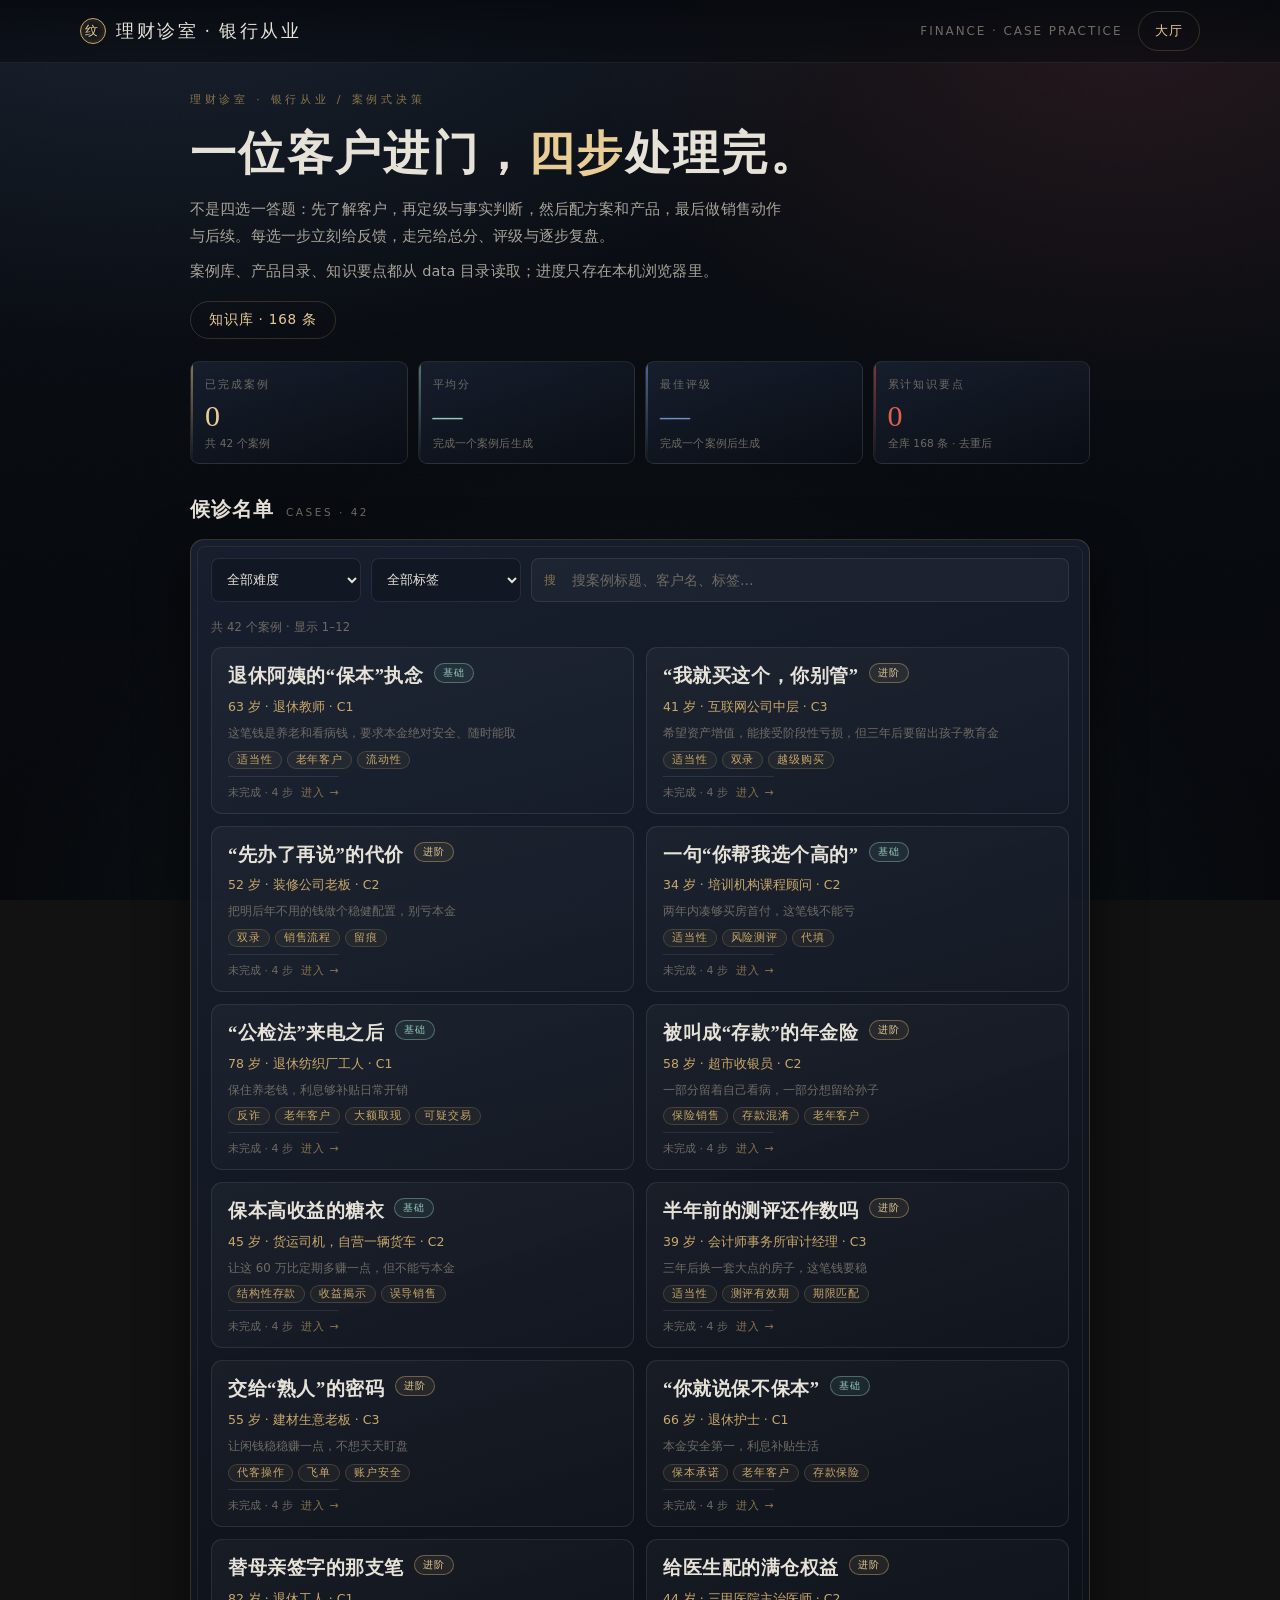
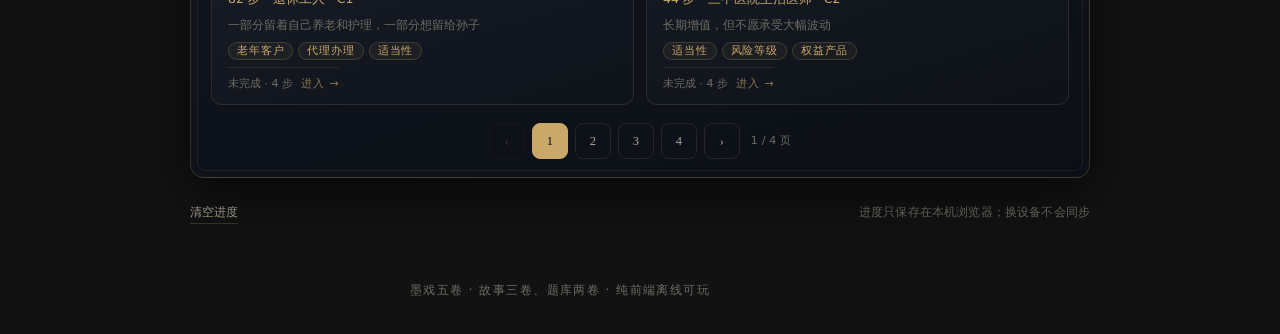
==== commit 69156f12: "feat: rebuild 理财诊室 as 42 case-based decision drills; move题库 to data/ with validator and docs" ====
--- a/finance.html
+++ b/finance.html
@@ -3,2439 +3,2042 @@
 <head>
 <meta charset="utf-8">
 <meta name="viewport" content="width=device-width, initial-scale=1">
-<title>理财诊室 · 银行从业 | 墨戏五卷</title>
-<meta name="description" content="理财诊室：面向银行、基金、证券从业者的知识训练与实务判断。知识闯关、适当性实战、资产配置模拟器与错题本，纯前端离线可玩。">
+<title>理财诊室 · 银行从业 · 墨戏五卷</title>
+<meta name="description" content="案例式决策训练：一位客户进门，分四步处理——了解客户、定级与事实判断、方案与产品、销售动作与后续。每选一步立刻反馈，走完给总分、评级、逐步复盘与知识要点。纯前端离线可玩。">
 <link rel="icon" href="data:image/svg+xml,%3Csvg xmlns='http://www.w3.org/2000/svg' viewBox='0 0 64 64'%3E%3Crect width='64' height='64' rx='14' fill='%230b0f16'/%3E%3Cpath d='M14 48V22l10 8 8-14 8 14 10-8v26' fill='none' stroke='%23c9a86a' stroke-width='2'/%3E%3Ccircle cx='44' cy='17' r='4' fill='none' stroke='%23e0604f' stroke-width='1.6'/%3E%3C/svg%3E">
 <link rel="stylesheet" href="./assets/theme.css">
 <style>
   /* ============================================================
-     理财诊室 · 页面布局
-     仅复用 theme.css 的令牌与组件，版式与状态样式写在这里。
+     理财诊室 · 页面样式
+     只复用 theme.css 的设计令牌与基础组件；版式与业务状态写在这里。
      ============================================================ */
 
-  :root {
-    --ok: var(--jade-bright);
-    --risk: var(--cinnabar-bright);
-    --alloc-cash: #6fa89a;
-    --alloc-bond: #6c8fc4;
-    --alloc-mixed: #c9a86a;
-    --alloc-equity: #b8473c;
-  }
-
   html, body { overflow-x: hidden; }
-  body { min-height: 100vh; }
-
-  .game { width: 100%; max-width: 900px; margin: 0 auto; padding: 26px 0 8px; }
-
-  .small { font-size: 12.5px; }
-  .tiny { font-size: 11.5px; letter-spacing: 0.04em; }
-  .nowrap { white-space: nowrap; }
-  .accent {
-    color: var(--gold-bright);
-    background: linear-gradient(120deg, var(--gold-bright), var(--gold) 58%, var(--gold-dim));
-    -webkit-background-clip: text; background-clip: text;
-    color: transparent;
-  }
-
-  h1, h2, h3 { word-break: break-word; }
-
-  .stack { display: grid; gap: 16px; }
-  .stack--tight { display: grid; gap: 10px; }
-
-  /* ---------- 首屏 ---------- */
-  .hero { padding: 8px 0 6px; }
-  .hero .eyebrow { margin-bottom: 10px; }
-  .title-xl {
-    margin: 0 0 14px;
-    font-size: clamp(32px, 5.8vw, 52px);
-    line-height: 1.24;
-    letter-spacing: 0.06em;
-  }
-  .lede {
-    max-width: 660px;
-    margin: 0 0 16px;
-    font-size: 15.5px;
-    line-height: 1.85;
-    color: var(--text-dim);
-  }
-  .lede strong { color: var(--gold-bright); font-weight: 500; }
-  .hero__tags { display: flex; flex-wrap: wrap; gap: 8px; }
+
+  #app { width: min(900px, calc(100% - 40px)); padding: 22px 0 0; }
+
+  .sr-only {
+    position: absolute; width: 1px; height: 1px;
+    padding: 0; margin: -1px; overflow: hidden;
+    clip: rect(0 0 0 0); white-space: nowrap; border: 0;
+  }
+
+  button:focus-visible, input:focus-visible, select:focus-visible, a:focus-visible {
+    outline: 2px solid var(--gold-bright); outline-offset: 2px;
+  }
+
+  .linkish {
+    border: 0; background: none; padding: 0;
+    font: inherit; color: var(--gold-bright); cursor: pointer;
+    border-bottom: 1px solid var(--line);
+  }
+  .linkish:hover { border-bottom-color: var(--gold); }
+  button.back {
+    border: 0; background: none; padding: 6px 0;
+    font-family: var(--font-sans); cursor: pointer;
+    justify-self: start;
+  }
+
+  .section-head { display: flex; align-items: baseline; gap: 12px; margin: 28px 0 12px; }
+  .section-head h2 { margin: 0; font-size: 20px; }
+  .section-head span { font-size: 10.5px; letter-spacing: 0.24em; color: var(--text-faint); }
+
+  /* ---------- 数据自检提示条 ---------- */
+  .databar {
+    display: flex; align-items: baseline; gap: 6px 10px; flex-wrap: wrap;
+    margin: 0 0 16px; padding: 10px 14px;
+    border: 1px solid rgba(224, 96, 79, 0.32);
+    background: rgba(184, 71, 60, 0.08);
+    border-radius: 9px;
+    font-size: 12.5px; line-height: 1.7; color: var(--text-dim);
+  }
+  .databar b { color: var(--cinnabar-bright); font-weight: 600; }
+  .databar__hint { color: var(--text-faint); font-size: 11px; }
+
+  /* ---------- 首页 ---------- */
+  .hero { padding: 6px 0 0; }
+  .hero h1 {
+    margin: 0 0 12px;
+    font-size: clamp(30px, 5.4vw, 46px);
+    line-height: 1.3;
+  }
+  .hero h1 em { font-style: normal; color: var(--gold-bright); }
+  .hero .lede {
+    max-width: 41em; margin: 0 0 8px;
+    font-size: 14.5px; line-height: 1.88; color: var(--text-dim);
+  }
+  .hero__acts { display: flex; gap: 10px; flex-wrap: wrap; margin-top: 16px; }
+  .hero__acts .btn { padding: 9px 18px; font-size: 13.5px; }
 
   .stats {
-    display: grid;
-    grid-template-columns: repeat(4, minmax(0, 1fr));
-    gap: 10px;
-    padding: 0;
-    margin: 18px 0 0;
+    display: grid; grid-template-columns: repeat(4, minmax(0, 1fr));
+    gap: 10px; margin: 22px 0 0;
   }
   .stat {
-    min-width: 0;
-    padding: 13px 15px 12px;
-    border: 1px solid var(--line-soft);
-    border-radius: var(--radius-sm);
-    background: linear-gradient(165deg, rgba(255, 255, 255, 0.04), rgba(255, 255, 255, 0.012));
-  }
-  .stat__k { font-size: 10.5px; letter-spacing: 0.18em; color: var(--text-faint); margin-bottom: 4px; }
-  .stat__v { font-family: var(--font-num); font-size: 26px; line-height: 1.25; color: var(--text); }
-  .stat__v small { font-family: var(--font-sans); font-size: 12px; color: var(--text-faint); margin-left: 3px; }
-  .stat__s { font-size: 11px; color: var(--text-faint); line-height: 1.5; margin-top: 2px; }
-  .stat--warn .stat__v { color: var(--cinnabar-bright); }
-
-  .entries {
-    display: grid;
-    grid-template-columns: repeat(3, minmax(0, 1fr));
-    gap: 13px;
-    margin-top: 14px;
-  }
-  .entry {
-    display: flex;
-    flex-direction: column;
-    min-width: 0;
-    padding: 19px 18px 17px;
-    border: 1px solid var(--line);
-    border-radius: var(--radius);
-    background: linear-gradient(160deg, rgba(26, 34, 51, 0.82), rgba(11, 15, 22, 0.88));
-    box-shadow: var(--shadow-1);
-    transition: transform 0.18s ease, border-color 0.18s ease;
-  }
-  .entry:hover { transform: translateY(-2px); border-color: rgba(201, 168, 106, 0.5); }
-  .entry__no { font-family: var(--font-num); font-size: 11px; letter-spacing: 0.24em; color: var(--gold-dim); }
-  .entry h3 { margin: 8px 0 6px; font-size: 20px; color: var(--text); }
-  .entry p { margin: 0 0 12px; font-size: 13px; line-height: 1.75; color: var(--text-dim); }
-  .entry__meta { margin-top: auto; font-size: 11px; color: var(--text-faint); line-height: 1.6; }
-  .entry .btn { margin-top: 12px; align-self: flex-start; padding: 8px 15px; font-size: 12.5px; }
-
-  .wrongbar {
-    display: flex;
-    align-items: center;
-    justify-content: space-between;
-    gap: 14px;
-    flex-wrap: wrap;
-    margin-top: 14px;
-    padding: 15px 18px;
-    border: 1px dashed rgba(201, 168, 106, 0.4);
-    border-radius: var(--radius-sm);
-    background: rgba(201, 168, 106, 0.045);
-  }
-  .wrongbar__title { display: flex; align-items: baseline; gap: 9px; font-family: var(--font-serif); font-size: 17px; letter-spacing: 0.06em; }
-  .wrongbar__title b { font-family: var(--font-num); font-size: 22px; color: var(--gold-bright); }
-  .wrongbar__sub { font-size: 11.5px; color: var(--text-faint); margin-top: 2px; }
-
-  .home__tools {
-    display: flex; align-items: center; justify-content: space-between;
-    gap: 12px; flex-wrap: wrap;
-    margin-top: 14px;
-  }
-  .clearbox {
-    display: flex; align-items: center; justify-content: space-between;
-    gap: 12px; flex-wrap: wrap;
-    margin-top: 14px; padding: 13px 15px;
-    border: 1px solid rgba(224, 96, 79, 0.48);
-    border-radius: var(--radius-sm);
-    background: rgba(184, 71, 60, 0.1);
-  }
-  .clearbox__txt { font-size: 12.5px; color: var(--text); line-height: 1.6; }
-  .clearbox__btns { display: flex; gap: 8px; flex-wrap: wrap; }
-
-  /* ---------- 按钮尺寸 / 标签 ---------- */
-  .btn--small { padding: 7px 13px; font-size: 12px; letter-spacing: 0.05em; }
-  .tag--jade {
-    color: var(--jade-bright);
-    border-color: rgba(111, 168, 154, 0.45);
-    background: rgba(111, 168, 154, 0.09);
-  }
-  .tag--cinnabar {
-    color: var(--cinnabar-bright);
-    border-color: rgba(184, 71, 60, 0.5);
-    background: rgba(184, 71, 60, 0.1);
-  }
-  .tag--muted { color: var(--text-dim); border-color: var(--line-soft); background: transparent; }
-
-  /* ---------- 面板通用头部 ---------- */
-  .headblock { margin-bottom: 16px; }
-  .headblock h2 { margin: 0 0 7px; color: var(--text); }
-  .headblock p { margin: 0; font-size: 13px; line-height: 1.75; color: var(--text-dim); }
-  .headblock .eyebrow { margin-bottom: 8px; }
-
-  .field { margin-top: 20px; }
-  .field:first-of-type { margin-top: 4px; }
-  .field__lab {
+    min-width: 0; padding: 13px 14px 12px;
+    border: 1px solid var(--line-soft); border-radius: var(--radius-sm);
+    background: linear-gradient(160deg, rgba(31, 41, 61, 0.62), rgba(12, 16, 24, 0.5));
+    position: relative; overflow: hidden;
+  }
+  .stat::before {
+    content: ""; position: absolute; left: 0; top: 0; bottom: 0; width: 2px;
+    background: linear-gradient(180deg, var(--gold), transparent); opacity: 0.65;
+  }
+  .stat__k { display: block; font-size: 10.5px; letter-spacing: 0.18em; color: var(--text-faint); }
+  .stat__v {
+    display: block; font-family: var(--font-num);
+    font-size: clamp(22px, 5.4vw, 30px); line-height: 1.3;
+    color: var(--gold-bright); margin: 2px 0 1px;
+    overflow-wrap: anywhere;
+  }
+  .stat__n { display: block; font-size: 10.5px; line-height: 1.5; color: var(--text-faint); }
+  .stat--jade::before { background: linear-gradient(180deg, var(--jade), transparent); }
+  .stat--jade .stat__v { color: var(--jade-bright); }
+  .stat--cin::before { background: linear-gradient(180deg, var(--cinnabar), transparent); }
+  .stat--cin .stat__v { color: var(--cinnabar-bright); }
+  .stat--azure::before { background: linear-gradient(180deg, var(--azure), transparent); }
+  .stat--azure .stat__v { color: var(--azure); }
+
+  .filters-panel { margin-top: 10px; padding: 18px 20px; }
+  .filters { display: flex; gap: 10px; flex-wrap: wrap; align-items: stretch; }
+  .filters select {
+    flex: 0 1 150px; min-width: 128px; min-height: 44px;
+    padding: 8px 11px;
+    font-family: inherit; font-size: 13px; color: var(--text);
+    background: rgba(18, 24, 36, 0.94);
+    border: 1px solid var(--line-soft); border-radius: 8px;
+  }
+  .search { flex: 1 1 220px; position: relative; min-width: 180px; }
+  .search input {
+    width: 100%; min-height: 44px;
+    padding: 9px 13px 9px 40px;
+    font-family: inherit; font-size: 13.5px; color: var(--text);
+    background: rgba(255, 255, 255, 0.03);
+    border: 1px solid var(--line-soft); border-radius: 8px;
+  }
+  .search input::placeholder { color: var(--text-faint); }
+  .search input:focus { outline: none; border-color: rgba(201, 168, 106, 0.55); box-shadow: 0 0 0 3px rgba(201, 168, 106, 0.1); }
+  .search::before {
+    content: "搜"; position: absolute; left: 13px; top: 50%;
+    transform: translateY(-50%);
+    font-family: var(--font-serif); font-size: 12px; color: var(--gold-dim);
+    pointer-events: none;
+  }
+
+  .count-line {
     display: flex; align-items: baseline; justify-content: space-between;
     gap: 10px; flex-wrap: wrap;
-    font-size: 11.5px; letter-spacing: 0.2em; color: var(--gold-dim);
-    margin-bottom: 9px;
-  }
-  .field__lab span { letter-spacing: 0.04em; color: var(--text-faint); }
-  .chips { display: flex; flex-wrap: wrap; gap: 8px; }
-  .chip {
-    appearance: none;
-    min-height: 38px;
-    padding: 7px 14px;
-    border-radius: 999px;
+    margin: 16px 0 10px; font-size: 11.5px; color: var(--text-faint);
+  }
+  .count-line .linkish { font-size: 11.5px; color: var(--text-dim); }
+
+  .case-grid { display: grid; grid-template-columns: repeat(2, minmax(0, 1fr)); gap: 12px; }
+  .case-card {
+    display: flex; flex-direction: column; gap: 7px;
+    width: 100%; min-height: 152px; padding: 15px 16px 13px;
+    text-align: left; font-family: var(--font-sans); color: inherit;
+    border: 1px solid var(--line-soft); border-radius: 11px;
+    background: linear-gradient(165deg, rgba(255, 255, 255, 0.035), rgba(255, 255, 255, 0.012));
+    cursor: pointer;
+    transition: border-color 0.18s ease, background 0.18s ease, transform 0.18s ease;
+  }
+  .case-card:hover { border-color: var(--line); background: rgba(201, 168, 106, 0.06); transform: translateY(-2px); }
+  .case-card:active { transform: translateY(0); }
+  .case-card__top { display: flex; align-items: flex-start; justify-content: space-between; gap: 10px; }
+  .case-card__title {
+    margin: 0; font-family: var(--font-serif); font-size: 18.5px;
+    font-weight: 600; line-height: 1.45; letter-spacing: 0.03em; color: var(--text);
+  }
+  .case-card__client { margin: 0; font-size: 12.5px; line-height: 1.6; color: var(--gold); }
+  .case-card__goal {
+    margin: 0; font-size: 11.8px; line-height: 1.65; color: var(--text-faint);
+    display: -webkit-box; -webkit-line-clamp: 2; -webkit-box-orient: vertical; overflow: hidden;
+  }
+  .case-card__tags { display: flex; flex-wrap: wrap; gap: 5px; }
+  .case-card__tags .tag { font-size: 10.5px; padding: 1px 8px; }
+  .case-card__foot {
+    display: flex; align-items: baseline; justify-content: space-between; gap: 8px;
+    margin-top: auto; padding-top: 8px; border-top: 1px solid var(--line-soft);
+    font-size: 11px; color: var(--text-faint);
+  }
+  .case-card__done { color: var(--jade-bright); }
+  .case-card__done b { font-family: var(--font-num); font-size: 14px; font-weight: 400; }
+  .case-card__best { color: var(--text-faint); }
+  .case-card__go { color: var(--gold-dim); letter-spacing: 0.08em; white-space: nowrap; }
+
+  .lv {
+    flex: 0 0 auto; font-size: 10px; letter-spacing: 0.1em;
+    padding: 2px 8px; border-radius: 999px; border: 1px solid; white-space: nowrap;
+  }
+  .lv--1 { color: var(--jade-bright); border-color: rgba(148, 201, 186, 0.42); background: rgba(111, 168, 154, 0.1); }
+  .lv--2 { color: var(--gold-bright); border-color: rgba(201, 168, 106, 0.46); background: rgba(201, 168, 106, 0.09); }
+  .lv--3 { color: var(--cinnabar-bright); border-color: rgba(224, 96, 79, 0.46); background: rgba(184, 71, 60, 0.1); }
+
+  .home__foot {
+    display: flex; align-items: baseline; justify-content: space-between;
+    gap: 10px; flex-wrap: wrap; margin-top: 24px;
+    font-size: 11.5px; color: var(--text-faint);
+  }
+  .home__foot .linkish { font-size: 12px; color: var(--text-dim); }
+  .home__foot .linkish:hover { color: var(--gold-bright); }
+
+  .pager { display: flex; align-items: center; justify-content: center; gap: 7px; flex-wrap: wrap; margin-top: 18px; }
+  .pager__btn {
+    min-width: 36px; min-height: 36px; padding: 5px 10px;
+    border: 1px solid var(--line-soft); border-radius: 8px;
+    background: none; color: var(--text-dim);
+    font-family: var(--font-num); font-size: 12.5px; cursor: pointer;
+  }
+  .pager__btn:hover:not([disabled]) { border-color: var(--line); color: var(--gold-bright); background: rgba(201, 168, 106, 0.07); }
+  .pager__btn[disabled] { opacity: 0.32; cursor: not-allowed; }
+  .pager__btn.is-on { border-color: var(--gold); background: var(--gold); color: var(--ink-0); }
+  .pager__dots { color: var(--text-faint); font-size: 12px; padding: 0 2px; }
+  .pager__info { font-size: 11px; color: var(--text-faint); margin-left: 4px; }
+
+  /* ---------- 案例页 ---------- */
+  .case-head { display: flex; flex-direction: column; gap: 10px; margin-bottom: 14px; }
+  .case-head .back { color: var(--text-dim); font-size: 12.5px; letter-spacing: 0.08em; }
+  .case-head .back:hover { color: var(--gold-bright); }
+  .case-head__row { display: flex; align-items: center; gap: 10px; flex-wrap: wrap; }
+  .case-head__title { margin: 0; font-size: clamp(22px, 3.8vw, 30px); line-height: 1.35; }
+
+  .step-hud { display: flex; flex-direction: column; gap: 6px; }
+  .step-hud__row { display: flex; align-items: baseline; justify-content: space-between; gap: 10px; }
+  .step-hud__label { font-family: var(--font-serif); font-size: 12.5px; letter-spacing: 0.12em; color: var(--gold); }
+  .step-hud__count { font-size: 11.5px; color: var(--text-faint); }
+  .step-hud .meter { height: 5px; }
+
+  .client-card {
+    position: relative; margin-bottom: 14px; padding: 17px 19px 15px;
+    border: 1px solid rgba(201, 168, 106, 0.46);
+    border-left: 3px solid var(--gold);
+    border-radius: 12px;
+    background:
+      linear-gradient(150deg, rgba(201, 168, 106, 0.11), rgba(201, 168, 106, 0.028) 58%, rgba(11, 15, 22, 0.55));
+    box-shadow: var(--shadow-1);
+  }
+  .client-card__head { display: flex; align-items: baseline; gap: 9px 11px; flex-wrap: wrap; margin-bottom: 10px; }
+  .client-card__kicker { font-size: 10px; letter-spacing: 0.24em; color: var(--gold-dim); }
+  .client-card__name { font-family: var(--font-serif); font-size: 21px; line-height: 1.3; letter-spacing: 0.06em; color: var(--text); }
+  .client-card__meta { font-size: 12px; color: var(--text-dim); }
+  .client-grid {
+    display: grid; grid-template-columns: repeat(2, minmax(0, 1fr));
+    gap: 5px 18px; margin: 0;
+  }
+  .client-field { display: flex; align-items: baseline; gap: 8px; min-width: 0; font-size: 13px; line-height: 1.7; }
+  .client-field--wide { grid-column: 1 / -1; }
+  .client-grid dt { flex: 0 0 2.9em; font-size: 11px; letter-spacing: 0.08em; color: var(--text-faint); }
+  .client-grid dd { margin: 0; min-width: 0; color: var(--text); overflow-wrap: anywhere; }
+  .client-quote {
+    margin: 11px 0 0; padding: 9px 12px;
+    border-left: 2px solid var(--line);
+    border-radius: 0 8px 8px 0;
+    background: rgba(7, 10, 15, 0.45);
+    font-family: var(--font-serif); font-size: 13.8px; line-height: 1.85; color: var(--text);
+  }
+  .client-quote cite {
+    display: block; margin-top: 2px;
+    font-family: var(--font-sans); font-style: normal;
+    font-size: 10px; letter-spacing: 0.16em; color: var(--text-faint);
+  }
+
+  .panel.case-q { padding: 22px 24px 20px; }
+  .q-label { font-size: 10.5px; letter-spacing: 0.26em; color: var(--gold-dim); margin-bottom: 8px; }
+  .q-text {
+    margin: 0; font-family: var(--font-serif);
+    font-size: clamp(17px, 2.5vw, 20.5px); line-height: 1.85;
+    color: var(--text); text-align: justify;
+  }
+
+  .opts { display: flex; flex-direction: column; gap: 10px; margin-top: 18px; }
+  .opt {
+    position: relative; display: flex; gap: 12px;
+    width: 100%; min-height: 56px; padding: 13px 15px;
+    text-align: left; font-family: var(--font-sans); color: var(--text);
+    background: rgba(255, 255, 255, 0.025);
     border: 1px solid var(--line-soft);
-    background: transparent;
+    border-radius: 10px;
+    cursor: pointer;
+    transition: border-color 0.18s ease, background 0.18s ease, transform 0.18s ease;
+  }
+  .opt:hover:not([disabled]) { border-color: var(--line); background: rgba(201, 168, 106, 0.075); transform: translateY(-1px); }
+  .opt[disabled] { cursor: default; }
+  .opt__no {
+    flex: 0 0 auto; width: 24px; height: 24px; margin-top: 1px;
+    display: grid; place-items: center;
+    border: 1px solid var(--line); border-radius: 50%;
+    font-size: 11.5px; color: var(--gold);
+  }
+  .opt__body { flex: 1; min-width: 0; display: flex; flex-direction: column; gap: 7px; }
+  .opt__row { display: flex; align-items: flex-start; justify-content: space-between; gap: 10px; }
+  .opt__t { flex: 1; min-width: 0; font-size: 14.5px; line-height: 1.7; color: var(--text); overflow-wrap: anywhere; }
+  .opt__badge {
+    flex: 0 0 auto; display: inline-flex; align-items: center; gap: 4px;
+    padding: 2px 8px; border: 1px solid; border-radius: 999px;
+    font-size: 10.5px; letter-spacing: 0.06em; white-space: nowrap;
+  }
+  .opt__badge--best { color: var(--jade-bright); border-color: rgba(148, 201, 186, 0.5); background: rgba(111, 168, 154, 0.12); }
+  .opt__badge--ok { color: var(--gold-bright); border-color: rgba(201, 168, 106, 0.48); background: rgba(201, 168, 106, 0.1); }
+  .opt__badge--bad { color: var(--cinnabar-bright); border-color: rgba(224, 96, 79, 0.5); background: rgba(184, 71, 60, 0.12); }
+  .opt__picked {
+    align-self: flex-start;
+    font-size: 10px; letter-spacing: 0.14em; color: var(--text-dim);
+    border: 1px solid var(--line-soft); border-radius: 999px; padding: 0 7px;
+  }
+  .opt.is-best { border-color: rgba(148, 201, 186, 0.55); background: rgba(111, 168, 154, 0.1); }
+  .opt.is-best .opt__no { border-color: var(--jade); color: var(--jade-bright); }
+  .opt.is-ok { border-color: rgba(201, 168, 106, 0.46); background: rgba(201, 168, 106, 0.08); }
+  .opt.is-ok .opt__no { border-color: var(--gold); color: var(--gold-bright); }
+  .opt.is-bad { border-color: rgba(224, 96, 79, 0.5); background: rgba(184, 71, 60, 0.1); }
+  .opt.is-bad .opt__no { border-color: var(--cinnabar); color: var(--cinnabar-bright); }
+  .opt.is-picked { box-shadow: 0 0 0 2px rgba(230, 226, 216, 0.18); }
+  .opt.is-picked.is-best { box-shadow: 0 0 0 2px rgba(148, 201, 186, 0.24); }
+  .opt.is-picked.is-ok { box-shadow: 0 0 0 2px rgba(201, 168, 106, 0.22); }
+  .opt.is-picked.is-bad { box-shadow: 0 0 0 2px rgba(224, 96, 79, 0.24); }
+  .opt.is-muted { opacity: 0.72; }
+
+  .prod { margin-top: 1px; padding-top: 8px; border-top: 1px dashed var(--line-soft); }
+  .prod__head { display: flex; align-items: baseline; gap: 7px; flex-wrap: wrap; margin-bottom: 5px; }
+  .prod__name { font-family: var(--font-serif); font-size: 12.5px; letter-spacing: 0.04em; color: var(--gold-bright); }
+  .prod__type {
+    font-size: 9.5px; letter-spacing: 0.08em; color: var(--text-faint);
+    border: 1px solid var(--line-soft); border-radius: 999px; padding: 0 6px;
+  }
+  .prod__grid {
+    display: grid; grid-template-columns: repeat(2, minmax(0, 1fr));
+    gap: 2px 14px; font-size: 11.2px; line-height: 1.65; color: var(--text-dim);
+  }
+  .prod__grid b { margin-right: 4px; font-weight: 400; color: var(--text-faint); font-size: 10.5px; }
+  .prod__risk { font-family: var(--font-num); font-style: normal; color: var(--cinnabar-bright); }
+  .prod__note { margin: 5px 0 0; font-size: 11px; line-height: 1.65; color: var(--text-faint); }
+
+  .qfoot {
+    display: flex; align-items: center; justify-content: space-between;
+    gap: 10px; flex-wrap: wrap; margin-top: 15px;
+  }
+  .hint { font-size: 11.5px; letter-spacing: 0.03em; color: var(--text-faint); }
+  .kbd {
+    display: inline-grid; place-items: center;
+    min-width: 18px; height: 18px; margin: 0 2px; padding: 0 4px;
+    font-family: var(--font-num); font-size: 10.5px; line-height: 1;
     color: var(--text-dim);
-    font-family: var(--font-sans);
-    font-size: 13.5px;
-    letter-spacing: 0.04em;
-    cursor: pointer;
-    transition: border-color 0.16s ease, background 0.16s ease, color 0.16s ease;
-  }
-  .chip:hover { border-color: var(--line); color: var(--text); }
-  .chip[aria-pressed="true"] {
-    border-color: rgba(201, 168, 106, 0.75);
-    background: rgba(201, 168, 106, 0.14);
+    border: 1px solid var(--line-soft); border-radius: 4px;
+    background: rgba(255, 255, 255, 0.03);
+  }
+
+  .fb {
+    margin-top: 18px; padding-top: 16px;
+    border-top: 1px solid var(--line-soft);
+    animation: fadeUp 0.42s cubic-bezier(0.22, 1, 0.36, 1) both;
+    scroll-margin-top: 80px;
+  }
+  .fb__verdict {
+    display: flex; align-items: center; gap: 9px; flex-wrap: wrap;
+    margin-bottom: 10px;
+    font-family: var(--font-serif); font-size: 17px; letter-spacing: 0.04em;
+  }
+  .fb__icon {
+    width: 26px; height: 26px; flex: 0 0 auto;
+    display: grid; place-items: center;
+    border-radius: 50%; border: 1px solid; font-size: 13px; line-height: 1;
+  }
+  .fb__earn { margin-left: auto; font-family: var(--font-num); font-size: 12px; color: var(--text-faint); }
+  .fb--best .fb__verdict { color: var(--jade-bright); }
+  .fb--best .fb__icon { color: var(--jade-bright); border-color: rgba(148, 201, 186, 0.5); background: rgba(111, 168, 154, 0.13); }
+  .fb--ok .fb__verdict { color: var(--gold-bright); }
+  .fb--ok .fb__icon { color: var(--gold-bright); border-color: rgba(201, 168, 106, 0.5); background: rgba(201, 168, 106, 0.13); }
+  .fb--bad .fb__verdict { color: var(--cinnabar-bright); }
+  .fb--bad .fb__icon { color: var(--cinnabar-bright); border-color: rgba(224, 96, 79, 0.5); background: rgba(184, 71, 60, 0.13); }
+  .fb__chosen { margin: 0 0 6px; font-size: 12px; line-height: 1.7; color: var(--text-faint); }
+  .fb__text { margin: 0 0 12px; font-size: 14px; line-height: 1.88; color: var(--text); }
+  .teach {
+    padding: 10px 13px;
+    border: 1px solid var(--line); border-radius: 9px;
+    background: rgba(201, 168, 106, 0.055);
+  }
+  .teach__k { display: block; margin-bottom: 3px; font-size: 9.5px; letter-spacing: 0.24em; color: var(--gold-dim); }
+  .teach p { margin: 0; font-size: 12.8px; line-height: 1.8; color: var(--text-dim); }
+  .fb__acts { display: flex; align-items: center; gap: 10px; flex-wrap: wrap; margin-top: 16px; }
+  .fb__acts .hint { margin-left: auto; }
+
+  /* ---------- 结算 ---------- */
+  .result-head { text-align: center; }
+  .result-head .eyebrow { margin-bottom: 7px; }
+  .result-big {
+    font-family: var(--font-num); line-height: 1.1;
+    font-size: clamp(46px, 11vw, 64px); letter-spacing: 0.02em;
     color: var(--gold-bright);
   }
-  .chip:focus-visible { outline: 2px solid var(--gold-bright); outline-offset: 2px; }
-
-  .setup__foot {
-    display: flex; align-items: center; justify-content: space-between;
-    gap: 14px; flex-wrap: wrap;
-    margin-top: 24px; padding-top: 18px;
-    border-top: 1px solid var(--line-soft);
-  }
-  .setup__count { font-size: 12.5px; color: var(--text-dim); line-height: 1.6; }
-  .setup__count b { color: var(--gold-bright); font-family: var(--font-num); font-size: 17px; }
-  .setup__actions { display: flex; gap: 9px; flex-wrap: wrap; }
-
-  .notice {
-    padding: 11px 14px;
-    border-left: 2px solid var(--gold-dim);
-    background: rgba(201, 168, 106, 0.055);
-    border-radius: 6px;
-    font-size: 12.5px;
-    line-height: 1.65;
-    color: var(--text-dim);
-  }
-  .notice--warn { border-left-color: var(--cinnabar); background: rgba(184, 71, 60, 0.08); color: var(--text); }
-  .notice b { color: var(--gold-bright); font-weight: 500; }
-
-  /* ---------- 答题 ---------- */
-  .quiz-top {
-    display: flex; align-items: center; justify-content: space-between;
-    gap: 12px; flex-wrap: wrap;
-    margin-bottom: 10px;
-  }
-  .quiz-top__count { display: flex; align-items: baseline; gap: 5px; color: var(--text-faint); font-size: 12px; letter-spacing: 0.12em; }
-  .quiz-top__count b { font-family: var(--font-num); font-size: 25px; color: var(--gold-bright); letter-spacing: 0.03em; }
-  .quiz-top__right { display: flex; gap: 6px; flex-wrap: wrap; }
-  .quiz-top__right .tag { font-size: 11px; padding: 2px 9px; }
-
-  .qpanel { padding: 22px 24px 20px; }
-  .qmeta { display: flex; flex-wrap: wrap; gap: 6px; margin-bottom: 10px; }
-  .qtext {
-    margin: 0 0 4px;
-    font-family: var(--font-serif);
-    font-size: clamp(18px, 2.5vw, 22px);
-    line-height: 1.72;
-    letter-spacing: 0.025em;
-    color: var(--text);
-  }
-  .qsub { font-size: 11.5px; color: var(--text-faint); margin-top: 5px; }
-
-  .choices { display: grid; gap: 10px; margin-top: 16px; }
-  .choice {
-    appearance: none;
-    display: grid;
-    grid-template-columns: 30px minmax(0, 1fr) auto;
-    align-items: center;
-    gap: 12px;
-    width: 100%;
-    min-height: 56px;
-    padding: 11px 14px;
-    border: 1px solid var(--line-soft);
-    border-radius: var(--radius-sm);
-    background: rgba(255, 255, 255, 0.025);
-    color: var(--text);
-    font-family: var(--font-sans);
-    font-size: 15px;
-    line-height: 1.55;
-    text-align: left;
-    cursor: pointer;
-    transition: border-color 0.16s ease, background 0.16s ease, opacity 0.16s ease;
-  }
-  .choice:hover:not([disabled]) { border-color: var(--line); background: rgba(201, 168, 106, 0.07); }
-  .choice:focus-visible { outline: 2px solid var(--gold-bright); outline-offset: 2px; }
-  .choice[disabled] { cursor: default; }
-  .choice__mark {
-    width: 28px; height: 28px;
-    display: grid; place-items: center;
-    border: 1px solid var(--line);
-    border-radius: 50%;
-    font-family: var(--font-num);
-    font-size: 13px;
-    color: var(--gold);
-    flex: none;
-  }
-  .choice__body { min-width: 0; display: flex; flex-direction: column; gap: 1px; }
-  .choice__kicker { font-size: 10px; letter-spacing: 0.18em; color: var(--text-faint); }
-  .choice__txt { color: var(--text); }
-  .choice__flag {
-    font-size: 11px;
-    letter-spacing: 0.06em;
-    padding: 2px 8px;
-    border-radius: 999px;
-    border: 1px solid var(--line);
-    color: var(--text-dim);
-    white-space: nowrap;
-  }
-  .choice.is-correct {
-    border-color: rgba(111, 168, 154, 0.72);
-    background: rgba(111, 168, 154, 0.13);
-  }
-  .choice.is-correct .choice__mark { border-color: var(--jade); color: var(--jade-bright); }
-  .choice.is-correct .choice__flag { border-color: rgba(111, 168, 154, 0.6); color: var(--jade-bright); }
-  .choice.is-wrong {
-    border-color: rgba(224, 96, 79, 0.75);
-    background: rgba(184, 71, 60, 0.13);
-  }
-  .choice.is-wrong .choice__mark { border-color: var(--cinnabar); color: var(--cinnabar-bright); }
-  .choice.is-wrong .choice__flag { border-color: rgba(224, 96, 79, 0.6); color: var(--cinnabar-bright); }
-  .choice.is-dim { opacity: 0.56; }
-  .choices--product .choice { background: rgba(201, 168, 106, 0.035); }
-  .choices--product .choice.is-correct { background: rgba(111, 168, 154, 0.13); }
-  .choices--product .choice.is-wrong { background: rgba(184, 71, 60, 0.13); }
-
-  .actions {
-    display: flex; align-items: center; justify-content: space-between;
-    gap: 12px; flex-wrap: wrap;
-    margin-top: 18px;
-  }
-  .actions__right { display: flex; gap: 9px; flex-wrap: wrap; }
-  .actions__hint { font-size: 11.5px; color: var(--text-faint); }
-
-  .feedback {
-    margin-top: 16px;
-    padding: 14px 16px 13px;
-    border: 1px solid var(--line-soft);
-    border-left: 3px solid var(--gold);
-    border-radius: var(--radius-sm);
-    background: rgba(255, 255, 255, 0.026);
-  }
-  .feedback--ok { border-left-color: var(--jade); }
-  .feedback--bad { border-left-color: var(--cinnabar); }
-  .feedback__head { display: flex; align-items: baseline; gap: 8px; flex-wrap: wrap; margin-bottom: 7px; }
-  .feedback__icon { font-family: var(--font-num); font-size: 17px; line-height: 1; color: var(--gold-bright); }
-  .feedback--ok .feedback__icon { color: var(--jade-bright); }
-  .feedback--bad .feedback__icon { color: var(--cinnabar-bright); }
-  .feedback__head b { font-family: var(--font-serif); font-size: 16px; font-weight: 600; letter-spacing: 0.04em; }
-  .feedback__sub { font-size: 11.5px; color: var(--text-faint); }
-  .feedback__body { display: flex; gap: 9px; align-items: flex-start; }
-  .feedback__label {
-    flex: none;
-    margin-top: 2px;
-    padding: 1px 7px;
-    border: 1px solid var(--line);
-    border-radius: 4px;
-    font-size: 10.5px;
-    letter-spacing: 0.14em;
-    color: var(--gold);
-  }
-  .feedback__text { margin: 0; font-size: 13.6px; line-height: 1.78; color: var(--text-dim); }
-  .metaline { display: flex; flex-wrap: wrap; gap: 6px; margin-top: 10px; }
-  .metaline .tag { font-size: 10.5px; padding: 2px 8px; }
-
-  /* ---------- 结果页 ---------- */
-  .scoreboard {
-    display: flex; align-items: flex-end; gap: 22px; flex-wrap: wrap;
-    margin: 14px 0 4px;
-  }
-  .scoreboard__main { display: flex; align-items: baseline; gap: 8px; }
-  .scoreboard__main b { font-family: var(--font-num); font-size: 58px; line-height: 1; color: var(--gold-bright); letter-spacing: 0.02em; }
-  .scoreboard__main span { font-size: 12px; color: var(--text-faint); letter-spacing: 0.14em; }
-  .scoreboard__sub { display: grid; gap: 3px; font-size: 12.5px; color: var(--text-dim); }
-  .scoreboard__sub b { font-family: var(--font-num); color: var(--text); font-size: 17px; }
-
-  .reviewlist { display: grid; gap: 8px; margin-top: 12px; }
-  .reviewitem {
-    padding: 11px 13px;
-    border: 1px solid var(--line-soft);
+  .result-big small { font-family: var(--font-sans); font-size: 13px; letter-spacing: 0.08em; color: var(--text-faint); margin-left: 6px; }
+  .rating {
+    display: inline-flex; align-items: center; gap: 6px;
+    margin-top: 8px; padding: 3px 14px;
+    border: 1px solid; border-radius: 999px;
+    font-family: var(--font-serif); font-size: 15px; letter-spacing: 0.12em;
+  }
+  .rating--r4 { color: var(--jade-bright); border-color: rgba(148, 201, 186, 0.52); background: rgba(111, 168, 154, 0.12); }
+  .rating--r3 { color: var(--gold-bright); border-color: rgba(201, 168, 106, 0.52); background: rgba(201, 168, 106, 0.11); }
+  .rating--r2 { color: var(--text-dim); border-color: var(--line); background: rgba(255, 255, 255, 0.03); }
+  .rating--r1 { color: var(--cinnabar-bright); border-color: rgba(224, 96, 79, 0.52); background: rgba(184, 71, 60, 0.12); }
+  .result-note { margin: 8px 0 0; font-size: 12.5px; color: var(--text-dim); }
+  .metrics { display: flex; justify-content: center; gap: 9px; flex-wrap: wrap; margin-top: 18px; }
+  .metric {
+    min-width: 90px; padding: 9px 13px;
+    border: 1px solid var(--line-soft); border-radius: 9px;
+    background: rgba(255, 255, 255, 0.022);
+  }
+  .metric b { display: block; font-family: var(--font-num); font-weight: 400; font-size: 18px; line-height: 1.35; color: var(--text); }
+  .metric span { display: block; font-size: 10px; letter-spacing: 0.14em; color: var(--text-faint); }
+
+  .result-panel { margin-top: 0; }
+  .result-section { margin-top: 20px; }
+  .result-section .section-head { margin-top: 0; }
+  .review {
+    padding: 14px 15px 12px;
+    border: 1px solid var(--line-soft); border-radius: 10px;
+    background: rgba(255, 255, 255, 0.02);
+  }
+  .review + .review { margin-top: 9px; }
+  .review__head { display: flex; align-items: center; justify-content: space-between; gap: 8px; flex-wrap: wrap; margin-bottom: 6px; }
+  .review__step { font-family: var(--font-serif); font-size: 13.5px; letter-spacing: 0.07em; color: var(--gold); }
+  .vdict {
+    display: inline-flex; align-items: center; gap: 4px;
+    padding: 1px 8px; border: 1px solid; border-radius: 999px;
+    font-size: 10.5px; letter-spacing: 0.06em; white-space: nowrap;
+  }
+  .vdict--best { color: var(--jade-bright); border-color: rgba(148, 201, 186, 0.46); background: rgba(111, 168, 154, 0.1); }
+  .vdict--ok { color: var(--gold-bright); border-color: rgba(201, 168, 106, 0.46); background: rgba(201, 168, 106, 0.09); }
+  .vdict--bad { color: var(--cinnabar-bright); border-color: rgba(224, 96, 79, 0.46); background: rgba(184, 71, 60, 0.1); }
+  .review__q { margin: 0 0 8px; font-size: 12.5px; line-height: 1.75; color: var(--text-faint); }
+  .review__row {
+    display: grid; grid-template-columns: 4.7em minmax(0, 1fr); gap: 8px;
+    padding: 6px 0; border-top: 1px dashed var(--line-soft);
+    font-size: 13px; line-height: 1.78;
+  }
+  .review__row dt { padding-top: 1px; font-size: 10.5px; letter-spacing: 0.06em; color: var(--text-faint); }
+  .review__row dd { margin: 0; min-width: 0; color: var(--text-dim); overflow-wrap: anywhere; }
+  .review__row--why dd { color: var(--text); }
+  .review__row--better dd { color: var(--jade-bright); }
+
+  .lessons { list-style: none; margin: 0; padding: 0; display: flex; flex-direction: column; gap: 7px; }
+  .lessons li {
+    display: flex; align-items: baseline; gap: 9px;
+    padding: 9px 12px;
+    border: 1px solid var(--line-soft); border-radius: 9px;
+    background: rgba(255, 255, 255, 0.02);
+    font-size: 13px; line-height: 1.8; color: var(--text-dim);
+  }
+  .lesson__no { flex: 0 0 auto; font-family: var(--font-num); font-size: 10.5px; color: var(--gold-dim); }
+  .reg {
+    margin-top: 11px; padding: 11px 13px;
+    border: 1px solid var(--line-soft); border-radius: 9px;
+    background: rgba(255, 255, 255, 0.035);
+    font-size: 12.8px; line-height: 1.82; color: var(--text-dim);
+  }
+  .reg b { display: block; margin-bottom: 2px; font-size: 9.5px; font-weight: 400; letter-spacing: 0.24em; color: var(--text-faint); }
+  .result-acts { display: flex; gap: 9px; flex-wrap: wrap; margin-top: 22px; }
+  .result-acts .btn { padding: 9px 17px; font-size: 13.5px; }
+  .result-fine { margin: 16px 0 0; font-size: 11px; color: var(--text-faint); text-align: center; }
+
+  /* ---------- 知识库 ---------- */
+  .kb-head { display: flex; align-items: flex-start; justify-content: space-between; gap: 14px; flex-wrap: wrap; }
+  .kb-head h1 { margin: 2px 0 6px; }
+  .kb-head p { margin: 0; font-size: 13px; color: var(--text-dim); }
+  .kb-panel { margin-top: 16px; padding: 20px 22px; }
+  .kb-count { margin: 14px 0 0; font-size: 11.5px; color: var(--text-faint); }
+  .kb-group { margin-top: 22px; }
+  .kb-group:first-child { margin-top: 4px; }
+  .kb-group__head { display: flex; align-items: baseline; gap: 9px; margin-bottom: 8px; }
+  .kb-group__head h2 { margin: 0; font-size: 16.5px; }
+  .kb-group__count { font-family: var(--font-num); font-size: 10.5px; color: var(--text-faint); }
+  .kb-list { display: flex; flex-direction: column; gap: 7px; }
+  .kb-item {
+    padding: 10px 13px;
+    border: 1px solid var(--line-soft); border-left: 2px solid rgba(201, 168, 106, 0.38);
     border-radius: 8px;
     background: rgba(255, 255, 255, 0.02);
   }
-  .reviewitem__q { font-size: 13px; line-height: 1.65; color: var(--text); margin: 0 0 5px; }
-  .reviewitem__a { font-size: 11.5px; color: var(--jade-bright); line-height: 1.6; }
-
-  /* ---------- 适当性 ---------- */
-  .client {
-    padding: 19px 20px 17px;
-    border: 1px solid var(--line);
-    border-radius: var(--radius);
-    background:
-      radial-gradient(420px 200px at 100% 0%, rgba(108, 143, 196, 0.13), transparent 70%),
-      linear-gradient(158deg, rgba(26, 34, 51, 0.9), rgba(11, 15, 22, 0.92));
-    box-shadow: var(--shadow-1);
-  }
-  .client__head { display: flex; align-items: center; gap: 12px; }
-  .client__seal {
-    width: 42px; height: 42px; flex: none;
+  .kb-item--reg {
+    border-left-color: rgba(230, 226, 216, 0.24);
+    background: rgba(255, 255, 255, 0.035);
+  }
+  .kb-item__text { margin: 0 0 6px; font-size: 13px; line-height: 1.82; color: var(--text); }
+  .kb-item__meta { display: flex; align-items: baseline; gap: 5px 9px; flex-wrap: wrap; font-size: 10.5px; color: var(--text-faint); }
+  .kb-item__meta .tag { font-size: 9.5px; padding: 0 7px; }
+  .kb-type { padding: 0 6px; border: 1px solid var(--line-soft); border-radius: 4px; color: var(--text-faint); }
+  .kb-type--reg { color: var(--text-dim); border-color: rgba(230, 226, 216, 0.16); }
+  .kb-src { color: var(--text-faint); }
+
+  /* ---------- 空状态 / 弹层 ---------- */
+  .empty { text-align: center; padding: 40px 18px 32px; }
+  .empty__mark { margin-bottom: 10px; font-family: var(--font-serif); font-size: 36px; line-height: 1; color: var(--gold-dim); opacity: 0.62; }
+  .empty h3 { margin: 0 0 7px; font-size: 20px; color: var(--text); }
+  .empty p { max-width: 33em; margin: 0 auto 16px; font-size: 13px; line-height: 1.85; color: var(--text-dim); }
+
+  .overlay {
+    position: fixed; inset: 0; z-index: 120;
+    display: grid; place-items: center; padding: 18px;
+    background: rgba(4, 6, 10, 0.78);
+    backdrop-filter: blur(5px);
+    animation: overlayIn 0.2s ease both;
+  }
+  @keyframes overlayIn { from { opacity: 0; } }
+  .overlay__panel {
+    position: relative;
+    width: min(520px, 100%);
+    max-height: min(82vh, 720px);
+    overflow: auto;
+    padding: 24px 25px 21px;
+    animation: panelIn 0.24s cubic-bezier(0.22, 1, 0.36, 1) both;
+  }
+  @keyframes panelIn { from { opacity: 0; transform: translateY(14px) scale(0.98); } }
+  .overlay__close {
+    position: absolute; top: 9px; right: 11px;
+    width: 34px; height: 34px;
     display: grid; place-items: center;
-    border: 1px solid rgba(201, 168, 106, 0.62);
-    border-radius: 50%;
-    font-family: var(--font-serif);
-    font-size: 18px;
-    color: var(--gold-bright);
-    box-shadow: inset 0 0 14px rgba(201, 168, 106, 0.2);
-  }
-  .client__name { font-family: var(--font-serif); font-size: 22px; letter-spacing: 0.08em; line-height: 1.3; }
-  .client__sub { font-size: 10.5px; letter-spacing: 0.2em; color: var(--text-faint); margin-top: 1px; }
-  .client__grid {
-    display: grid;
-    grid-template-columns: repeat(auto-fit, minmax(130px, 1fr));
-    gap: 8px;
-    margin-top: 13px;
-  }
-  .client__cell {
-    padding: 8px 11px;
-    border: 1px solid var(--line-soft);
-    border-radius: 8px;
-    background: rgba(255, 255, 255, 0.025);
-    min-width: 0;
-  }
-  .client__k { font-size: 10px; letter-spacing: 0.18em; color: var(--text-faint); margin-bottom: 1px; }
-  .client__v { font-size: 14.5px; color: var(--text); line-height: 1.5; word-break: break-word; }
-  .client__v--risk { color: var(--cinnabar-bright); }
-  .client__raw {
-    margin-top: 13px;
-    padding-top: 11px;
-    border-top: 1px solid var(--line-soft);
-    font-size: 13.5px;
-    line-height: 1.75;
-    color: var(--text-dim);
-  }
-  .client__raw b { display: block; font-size: 10px; font-weight: 400; letter-spacing: 0.2em; color: var(--gold-dim); margin-bottom: 3px; }
-
-  .verdict {
-    display: flex; align-items: flex-start; gap: 12px;
-    padding: 14px 16px;
-    margin-top: 16px;
-    border: 1px solid var(--line-soft);
-    border-radius: var(--radius-sm);
-    background: rgba(255, 255, 255, 0.025);
-  }
-  .verdict--ok { border-color: rgba(111, 168, 154, 0.55); background: rgba(111, 168, 154, 0.1); }
-  .verdict--bad { border-color: rgba(224, 96, 79, 0.58); background: rgba(184, 71, 60, 0.11); }
-  .verdict__icon {
-    width: 34px; height: 34px; flex: none;
-    display: grid; place-items: center;
-    border: 1px solid currentColor;
-    border-radius: 50%;
-    font-family: var(--font-num);
-    font-size: 17px;
-    color: var(--jade-bright);
-  }
-  .verdict--bad .verdict__icon { color: var(--cinnabar-bright); }
-  .verdict__title { display: block; font-family: var(--font-serif); font-size: 18px; letter-spacing: 0.08em; color: var(--jade-bright); margin-bottom: 2px; }
-  .verdict--bad .verdict__title { color: var(--cinnabar-bright); }
-  .verdict__text { margin: 0; font-size: 13px; line-height: 1.7; color: var(--text-dim); }
-
-  .explainbox {
-    margin-top: 12px;
-    padding: 13px 15px;
-    border: 1px solid var(--line-soft);
-    border-radius: var(--radius-sm);
-    background: rgba(255, 255, 255, 0.022);
-  }
-  .explainbox__head { font-size: 10.5px; letter-spacing: 0.22em; color: var(--gold-dim); margin-bottom: 5px; }
-  .explainbox p { margin: 0; font-size: 13.4px; line-height: 1.78; color: var(--text-dim); }
-  .compliance {
-    display: flex; align-items: flex-start; gap: 8px;
-    margin-top: 12px; padding: 10px 13px;
-    border-left: 2px solid var(--cinnabar);
-    background: rgba(184, 71, 60, 0.075);
-    border-radius: 5px;
-    font-size: 12.4px;
-    line-height: 1.68;
-    color: var(--text);
-  }
-  .compliance__icon {
-    flex: none;
-    width: 18px; height: 18px;
-    display: grid; place-items: center;
-    border: 1px solid var(--cinnabar);
-    border-radius: 50%;
-    font-family: var(--font-num);
-    font-size: 11px;
-    color: var(--cinnabar-bright);
-    margin-top: 1px;
-  }
-
-  /* ---------- 错题本 ---------- */
-  .wronglist { display: grid; gap: 10px; }
-  .wrongcard {
-    padding: 15px 17px;
-    border: 1px solid var(--line-soft);
-    border-radius: var(--radius-sm);
-    background: linear-gradient(160deg, rgba(255, 255, 255, 0.032), rgba(255, 255, 255, 0.012));
-  }
-  .wrongcard__top { display: flex; align-items: center; gap: 6px; flex-wrap: wrap; }
-  .wrongcard__q { margin: 8px 0 9px; font-size: 14.5px; line-height: 1.7; color: var(--text); }
-  .wrongcard__foot { display: flex; align-items: center; justify-content: space-between; gap: 12px; flex-wrap: wrap; }
-  .wrongcard__stat { font-size: 11.5px; color: var(--text-faint); line-height: 1.6; }
-  .wrongcard__stat b { color: var(--cinnabar-bright); font-family: var(--font-num); font-size: 14px; }
-  .wrongcard__meter { width: 100%; margin-top: 7px; }
-  .wrongcard__meter .bar { height: 4px; }
-  .wrongcard__meter .bar > i { background: linear-gradient(90deg, #4f7d71, var(--jade-bright)); }
-
-  /* ---------- 资产配置 ---------- */
-  .profiles {
-    display: grid;
-    grid-template-columns: repeat(5, minmax(0, 1fr));
-    gap: 8px;
-    margin-top: 4px;
-  }
-  .profile {
-    appearance: none;
-    min-width: 0;
-    padding: 10px 11px;
-    border: 1px solid var(--line-soft);
-    border-radius: 9px;
-    background: rgba(255, 255, 255, 0.02);
-    color: var(--text);
-    text-align: left;
-    cursor: pointer;
-    transition: border-color 0.16s ease, background 0.16s ease;
-  }
-  .profile:hover { border-color: var(--line); }
-  .profile[aria-pressed="true"] {
-    border-color: rgba(201, 168, 106, 0.78);
-    background: rgba(201, 168, 106, 0.12);
-  }
-  .profile b { display: block; font-family: var(--font-serif); font-size: 15px; letter-spacing: 0.06em; margin-bottom: 1px; }
-  .profile span { display: block; font-size: 10.5px; line-height: 1.45; color: var(--text-faint); }
-  .profile[aria-pressed="true"] span { color: var(--gold); }
-
-  .alloc-grid {
-    display: grid;
-    grid-template-columns: minmax(0, 1.12fr) minmax(0, 0.88fr);
-    gap: 18px;
-    align-items: start;
-    margin-top: 17px;
-  }
-  .alloc-panel { padding: 18px 19px 14px; }
-  .alloc-row { padding: 11px 0 8px; border-top: 1px solid var(--line-soft); }
-  .alloc-row:first-child { border-top: 0; padding-top: 2px; }
-  .alloc-row__top { display: flex; align-items: baseline; justify-content: space-between; gap: 10px; }
-  .alloc-row__name { display: flex; align-items: center; gap: 7px; font-size: 14px; color: var(--text); }
-  .alloc-row__dot { width: 8px; height: 8px; border-radius: 50%; flex: none; }
-  .alloc-row__risk { font-size: 10px; color: var(--text-faint); letter-spacing: 0.06em; }
-  .alloc-row__val { font-family: var(--font-num); font-size: 17px; color: var(--gold-bright); }
-  .alloc-range {
-    appearance: none;
-    -webkit-appearance: none;
-    display: block;
-    width: 100%;
-    height: 32px;
-    margin: 1px 0 0;
-    border: 0;
-    border-radius: 999px;
-    background: linear-gradient(90deg, var(--gold) 0%, var(--gold) 25%, rgba(255, 255, 255, 0.09) 25%, rgba(255, 255, 255, 0.09) 100%) center / 100% 8px no-repeat;
-    cursor: pointer;
-  }
-  .alloc-range::-webkit-slider-runnable-track { height: 8px; background: transparent; border-radius: 999px; }
-  .alloc-range::-webkit-slider-thumb {
-    -webkit-appearance: none;
-    width: 20px; height: 20px;
-    margin-top: -6px;
-    border: 1px solid rgba(7, 10, 15, 0.7);
-    border-radius: 50%;
-    background: linear-gradient(180deg, var(--gold-bright), var(--gold));
-    box-shadow: 0 2px 8px rgba(0, 0, 0, 0.45);
-  }
-  .alloc-range::-moz-range-track { height: 8px; background: transparent; border-radius: 999px; }
-  .alloc-range::-moz-range-thumb {
-    width: 18px; height: 18px;
-    border: 1px solid rgba(7, 10, 15, 0.7);
-    border-radius: 50%;
-    background: linear-gradient(180deg, var(--gold-bright), var(--gold));
-  }
-  .alloc-range:focus-visible { outline: 2px solid var(--gold-bright); outline-offset: 3px; }
-  .alloc-actions { display: flex; gap: 9px; flex-wrap: wrap; margin-top: 12px; }
-
-  .alloc-summary {
-    padding: 17px 18px 15px;
-    border: 1px solid var(--line);
-    border-radius: var(--radius);
-    background:
-      radial-gradient(360px 200px at 100% 0%, rgba(201, 168, 106, 0.1), transparent 70%),
-      linear-gradient(158deg, rgba(26, 34, 51, 0.86), rgba(11, 15, 22, 0.92));
-  }
-  .alloc-summary__head { display: flex; justify-content: space-between; align-items: baseline; gap: 8px; flex-wrap: wrap; }
-  .alloc-summary__head .eyebrow { margin: 0; }
-  .riskbig { display: flex; align-items: baseline; gap: 7px; margin: 5px 0 2px; }
-  .riskbig b { font-family: var(--font-num); font-size: 44px; line-height: 1; color: var(--gold-bright); letter-spacing: 0.02em; }
-  .riskbig span { font-size: 11px; color: var(--text-faint); }
-  .riskline { font-size: 11.5px; color: var(--text-dim); line-height: 1.6; }
-  .riskline b { color: var(--text); font-weight: 500; }
-  .kvgrid { display: grid; grid-template-columns: 1fr 1fr; gap: 9px; margin-top: 12px; }
-  .kv { padding: 8px 10px; border: 1px solid var(--line-soft); border-radius: 8px; background: rgba(255, 255, 255, 0.02); min-width: 0; }
-  .kv__k { font-size: 10px; letter-spacing: 0.14em; color: var(--text-faint); }
-  .kv__v { font-family: var(--font-num); font-size: 18px; color: var(--text); line-height: 1.35; }
-  .kv__v.cinnabar { color: var(--cinnabar-bright); }
-  .kv__v.jade { color: var(--jade-bright); }
-  .kv__s { font-size: 10px; color: var(--text-faint); line-height: 1.45; }
-
-  .mixbar { display: flex; height: 12px; margin-top: 14px; border-radius: 999px; overflow: hidden; background: rgba(255, 255, 255, 0.07); }
-  .mixbar i { display: block; height: 100%; min-width: 0; transition: width 0.22s ease; }
-  .mixlegend { display: flex; flex-wrap: wrap; gap: 4px 12px; margin-top: 7px; font-size: 10.5px; color: var(--text-faint); }
-  .mixlegend span { display: inline-flex; align-items: center; gap: 5px; }
-  .mixlegend i { width: 7px; height: 7px; border-radius: 50%; display: inline-block; }
-  .capmeter { margin-top: 5px; }
-  .capmeter .meter { height: 5px; }
-  .capmeter .meter > i { background: linear-gradient(90deg, #6c8fc4, var(--jade-bright)); }
-  .capmeter.is-over .meter > i { background: linear-gradient(90deg, var(--cinnabar), var(--cinnabar-bright)); }
-
-  .disclaimer {
-    margin-top: 10px;
-    font-size: 10.5px;
-    line-height: 1.55;
-    color: var(--text-faint);
-    letter-spacing: 0.03em;
-  }
-  .disclaimer::before { content: "※ "; color: var(--cinnabar); }
-
-  .result {
-    margin-top: 17px;
-    padding: 18px 19px 16px;
-    border: 1px solid var(--line);
-    border-radius: var(--radius);
-    background: linear-gradient(158deg, rgba(26, 34, 51, 0.84), rgba(11, 15, 22, 0.9));
-  }
-  .result__empty { margin: 0; font-size: 12px; color: var(--text-faint); line-height: 1.6; }
-  .result__top { display: flex; align-items: flex-end; justify-content: space-between; gap: 14px; flex-wrap: wrap; }
-  .scorebig { display: flex; align-items: baseline; gap: 6px; }
-  .scorebig b { font-family: var(--font-num); font-size: 52px; line-height: 1; color: var(--gold-bright); }
-  .scorebig span { font-size: 11px; color: var(--text-faint); letter-spacing: 0.12em; }
-  .verdictlabel {
-    font-family: var(--font-serif);
-    font-size: 15px;
-    letter-spacing: 0.08em;
-    color: var(--jade-bright);
-  }
-  .verdictlabel--mid { color: var(--gold-bright); }
-  .verdictlabel--bad { color: var(--cinnabar-bright); }
-  .breakdown { display: grid; gap: 8px; margin-top: 14px; }
-  .bd { display: grid; grid-template-columns: 78px minmax(0, 1fr) 54px; gap: 10px; align-items: center; font-size: 11.5px; color: var(--text-dim); }
-  .bd .bar { height: 6px; }
-  .bd .bar > i { background: linear-gradient(90deg, var(--gold-dim), var(--gold-bright)); }
-  .bd__v { text-align: right; font-family: var(--font-num); color: var(--text); }
-  .comments { margin: 13px 0 0; padding: 0; list-style: none; display: grid; gap: 6px; }
-  .comments li { position: relative; padding-left: 15px; font-size: 12.3px; line-height: 1.68; color: var(--text-dim); }
-  .comments li::before { content: "·"; position: absolute; left: 3px; top: 0; color: var(--gold); font-size: 16px; line-height: 1.35; }
-  .comments li.is-risk { color: var(--text); }
-  .comments li.is-risk::before { content: "!"; color: var(--cinnabar-bright); font-family: var(--font-num); font-size: 11px; top: 2px; }
-  .result .compliance { margin-top: 12px; }
-  .result__note { margin: 8px 0 0; font-size: 10.5px; color: var(--text-faint); }
-
-  /* ---------- 空态 / 错误 ---------- */
-  .empty {
-    padding: 34px 22px;
-    border: 1px dashed var(--line);
-    border-radius: var(--radius);
-    text-align: center;
-    background: rgba(255, 255, 255, 0.018);
-  }
-  .empty h2 { margin-bottom: 7px; }
-  .empty p { max-width: 480px; margin: 0 auto 14px; font-size: 13px; line-height: 1.75; }
-  .empty__mark { font-family: var(--font-serif); font-size: 30px; color: var(--gold-dim); margin-bottom: 4px; }
-
-  .foot a { color: var(--text-faint); }
-
-  /* ---------- 响应式 ---------- */
-  @media (max-width: 820px) {
-    .entries { grid-template-columns: 1fr; }
-    .entry { padding: 17px 17px 15px; }
-    .entry h3 { font-size: 19px; }
-    .alloc-grid { grid-template-columns: 1fr; }
-    .profiles { grid-template-columns: repeat(3, minmax(0, 1fr)); }
-  }
-
+    border: 1px solid transparent; border-radius: 50%;
+    background: none; color: var(--text-dim);
+    font-size: 20px; line-height: 1; cursor: pointer;
+  }
+  .overlay__close:hover { color: var(--gold-bright); border-color: var(--line-soft); background: rgba(255, 255, 255, 0.04); }
+  .overlay__head { padding-right: 34px; margin-bottom: 13px; }
+  .overlay__head h2 { margin: 2px 0 0; font-family: var(--font-serif); font-size: clamp(24px, 5.4vw, 31px); letter-spacing: 0.1em; }
+  .overlay__body p { font-size: 13.2px; line-height: 1.85; color: var(--text-dim); }
+  .overlay__acts { display: flex; justify-content: flex-end; gap: 9px; flex-wrap: wrap; margin-top: 18px; }
+
+  @media (max-width: 720px) {
+    .case-grid { grid-template-columns: 1fr; }
+    .case-card { min-height: 0; }
+  }
   @media (max-width: 640px) {
-    .game { padding-top: 18px; }
-    .stats { grid-template-columns: repeat(2, minmax(0, 1fr)); }
-    .stat__v { font-size: 23px; }
-    .qpanel { padding: 18px 15px 16px; }
-    .choice { grid-template-columns: 28px minmax(0, 1fr) auto; gap: 10px; padding: 11px 12px; font-size: 14.4px; }
-    .choice__flag { font-size: 10px; padding: 1px 6px; }
-    .profiles { grid-template-columns: repeat(2, minmax(0, 1fr)); }
-    .client { padding: 16px 15px 14px; }
-    .client__name { font-size: 20px; }
-    .scoreboard__main b { font-size: 48px; }
-    .feedback__body { display: block; }
-    .feedback__label { display: inline-block; margin-bottom: 5px; }
-    .result { padding: 16px 14px 14px; }
-    .bd { grid-template-columns: 72px minmax(0, 1fr) 48px; }
-  }
-
-  @media (max-width: 380px) {
-    .choice { grid-template-columns: 26px minmax(0, 1fr) auto; }
-    .choice__flag { font-size: 9px; padding: 1px 4px; letter-spacing: 0; }
-    .alloc-range { height: 36px; }
+    #app { width: calc(100% - 28px); }
+    .stats { grid-template-columns: repeat(2, minmax(0, 1fr)); gap: 8px; }
+    .stat { padding: 11px 12px 10px; }
+    .filters-panel, .kb-panel { padding: 16px 15px; }
+    .panel.case-q { padding: 19px 16px 17px; }
+    .client-card { padding: 15px 15px 13px; }
+    .client-grid { grid-template-columns: 1fr; gap: 3px; }
+    .client-field--wide { grid-column: auto; }
+    .result-acts .btn { flex: 1 1 auto; }
+    .overlay__panel { padding: 21px 17px 17px; }
+    .search input, .filters select { font-size: 16px; }
+    .fb__acts .hint { display: none; }
+    .prod__grid { grid-template-columns: 1fr; }
+  }
+  @media (max-width: 400px) {
+    .hero h1 { font-size: 28px; }
+    .stat__k { font-size: 9.5px; letter-spacing: 0.12em; }
+    .stat__n { font-size: 9.5px; }
+    .opt { padding: 12px 12px; gap: 10px; }
+    .opt__t { font-size: 13.8px; }
+    .opt__badge { font-size: 9.5px; padding: 1px 6px; }
+    .review__row { grid-template-columns: 1fr; gap: 1px; }
+    .review__row dt { padding-top: 0; }
+    .case-card__title { font-size: 17px; }
+    .case-head__title { font-size: 21px; }
   }
 </style>
+<meta name="color-scheme" content="dark">
+<meta name="theme-color" content="#0b0f16">
+<meta property="og:type" content="website">
+<meta property="og:title" content="理财诊室 · 银行从业 · 墨戏五卷">
+<meta property="og:description" content="案例式决策训练：了解客户、定级判断、方案匹配、销售动作，四步走完给评级与复盘。">
+<meta name="twitter:card" content="summary">
 </head>
 <body>
 
 <header class="topbar" data-chrome="topbar"></header>
 
-<main class="wrap">
-  <div id="app" class="game">
-    <noscript>
-      <section class="panel">
-        <h2>需要启用 JavaScript</h2>
-        <p>理财诊室在浏览器本地运行，不会联网，也不会上传你的答题记录。</p>
-      </section>
-    </noscript>
-  </div>
+<main class="wrap" id="app">
+  <p class="sr-only" id="live" aria-live="polite"></p>
+  <div id="stage"></div>
 </main>
 
 <footer class="foot" data-chrome="footer"></footer>
 
 <script src="./assets/common.js"></script>
-<script src="./assets/finance-data.js"></script>
-<script id="finance-app">
+<script src="./data/finance-products.js"></script>
+<script src="./data/finance-cases.js"></script>
+<script>
 (function () {
   'use strict';
 
-  /* ============================================================
-     一、纯函数（浏览器与 Node 自测共用）
-     ============================================================ */
-
-  const CATEGORIES = ['基金', '股票', '债券', '银行', '合规', '适当性'];
-  const DIFFICULTY_NAMES = { 1: '基础', 2: '进阶', 3: '高阶' };
-
-  const ASSETS = [
-    { key: 'cash', name: '货币类', short: '货币', risk: 1, color: '#6fa89a' },
-    { key: 'bond', name: '债券类', short: '债券', risk: 2, color: '#6c8fc4' },
-    { key: 'mixed', name: '混合类', short: '混合', risk: 3.5, color: '#c9a86a' },
-    { key: 'equity', name: '权益类', short: '权益', risk: 5, color: '#b8473c' }
+  /* ===== CORE:BEGIN 纯逻辑（无 DOM，可被 Node 自测） ===== */
+  const LEVEL_NAMES = { 1: '基础', 2: '进阶', 3: '高阶' };
+  const KIND_SCORE = { best: 2, ok: 1, bad: 0 };
+  const VERDICT = {
+    best: { label: '最佳', icon: '✓' },
+    ok: { label: '欠妥', icon: '△' },
+    bad: { label: '错误', icon: '✕' },
+  };
+  const STEP_NAMES = ['了解客户', '定级与事实判断', '方案与产品', '销售动作与后续'];
+  const RATINGS = [
+    { min: 90, key: 'expert', label: '专业投顾', cls: 'r4', note: '判断稳、动作规范，已经能独立坐诊。' },
+    { min: 70, key: 'pass', label: '合格', cls: 'r3', note: '方向正确，几个细节还能更稳。' },
+    { min: 50, key: 'improve', label: '待提升', cls: 'r2', note: '关键规则还没吃透，回看复盘再走一遍。' },
+    { min: -1, key: 'redline', label: '触碰红线', cls: 'r1', note: '这些做法在真实业务里会踩线，必须纠正。' },
   ];
 
-  /* 目标风险分与权益上限按「可同时满足分散度（每类 5%–65%）」的组合校准：
-     保守 65/25/5/5 → 1.6；稳健 65/10/5/20 → 2.0；
-     平衡 50/5/5/40 → 2.8；进取 30/5/5/60 → 3.6；
-     激进 25/5/5/65 → 3.8（权益上限可更高，但分散度上限为 65%）。 */
-  const PROFILES = [
-    { key: 'conservative', name: '保守型', target: 1.6, cap: 10, desc: '本金优先，随时可用' },
-    { key: 'steady', name: '稳健型', target: 2.0, cap: 25, desc: '小幅波动，稳中求进' },
-    { key: 'balanced', name: '平衡型', target: 2.8, cap: 45, desc: '收益与波动兼顾' },
-    { key: 'growth', name: '进取型', target: 3.6, cap: 65, desc: '承受波动，追求增长' },
-    { key: 'aggressive', name: '激进型', target: 3.8, cap: 85, desc: '高风险高预期' }
-  ];
-
-  function clampNumber(value, min, max, fallback) {
-    const n = Number(value);
-    if (!Number.isFinite(n)) return fallback === undefined ? min : fallback;
-    return Math.min(max, Math.max(min, n));
-  }
-
-  function round1(value) {
-    const n = Number(value);
-    if (!Number.isFinite(n)) return 0;
-    return Math.round((n + Number.EPSILON) * 10) / 10;
-  }
-
-  function fmt1(value) {
-    const n = round1(value);
-    return Number.isInteger(n) ? n.toFixed(1) : String(n);
-  }
-
-  /** 题干前 40 个字符的稳定短键（FNV-1a），不用数组下标。 */
-  function hashKey(text) {
-    const s = String(text === null || text === undefined ? '' : text).trim().slice(0, 40);
-    let h = 2166136261;
-    for (let i = 0; i < s.length; i += 1) {
-      h ^= s.charCodeAt(i);
-      h = Math.imul(h, 16777619);
-    }
-    h = (h ^ (h >>> 13)) >>> 0;
-    return h.toString(36);
-  }
-
-  function normalizeItem(raw) {
-    if (!raw || typeof raw !== 'object') return null;
-    const q = typeof raw.q === 'string' ? raw.q.trim() : '';
-    if (!q) return null;
-    const o = Array.isArray(raw.o) ? raw.o.slice(0, 4).map(function (v) {
-      return v === null || v === undefined ? '' : String(v).trim();
-    }) : [];
-    if (o.length !== 4 || o.some(function (v) { return !v; })) return null;
-    const a = Number(raw.a);
-    if (!Number.isInteger(a) || a < 0 || a > 3) return null;
-    const t = CATEGORIES.indexOf(raw.t) >= 0 ? raw.t : '未分类';
-    const d = clampNumber(Math.round(Number(raw.d)), 1, 3, 1);
-    const x = typeof raw.x === 'string' && raw.x.trim() ? raw.x.trim() : '题库暂未提供解析，可结合题干与选项自行复盘。';
-    const h = typeof raw.h === 'string' && raw.h.trim() ? raw.h.trim() : hashKey(q);
-    return { q: q, o: o, a: a, x: x, t: t, d: d, h: h };
-  }
-
-  function normalizeData(raw) {
-    if (!Array.isArray(raw)) return [];
+  function isObj(v) {
+    return !!v && typeof v === 'object' && !Array.isArray(v);
+  }
+
+  function asText(v) {
+    if (v === null || v === undefined) return '';
+    return String(v).replace(/\s+/g, ' ').trim();
+  }
+
+  function uniqueStrings(arr) {
     const out = [];
-    raw.forEach(function (item) {
-      const n = normalizeItem(item);
-      if (n) out.push(n);
+    for (let i = 0; i < arr.length; i += 1) {
+      const s = asText(arr[i]);
+      if (s && out.indexOf(s) === -1) out.push(s);
+    }
+    return out;
+  }
+
+  function clampScore(n) {
+    const num = Number(n);
+    if (!Number.isFinite(num)) return 0;
+    return Math.max(0, Math.min(100, Math.round(num)));
+  }
+
+  function levelName(level) {
+    return LEVEL_NAMES[level] || LEVEL_NAMES[1];
+  }
+
+  function stepName(index, total) {
+    if (total === 4 && STEP_NAMES[index]) return STEP_NAMES[index];
+    return '第 ' + (index + 1) + ' 步';
+  }
+
+  function ratingOf(pct) {
+    const n = clampScore(pct);
+    for (let i = 0; i < RATINGS.length; i += 1) {
+      if (n >= RATINGS[i].min) return RATINGS[i];
+    }
+    return RATINGS[RATINGS.length - 1];
+  }
+
+  function noteIssue(health, message, skipped) {
+    if (!health) return;
+    if (!Array.isArray(health.issues)) health.issues = [];
+    if (typeof health.skipped !== 'number') health.skipped = 0;
+    health.issues.push(message);
+    if (skipped) health.skipped += 1;
+  }
+
+  function normRisk(v) {
+    const s = asText(v).toUpperCase();
+    return /^R[1-5]$/.test(s) ? s : '';
+  }
+
+  function normClientRisk(v) {
+    const s = asText(v).toUpperCase();
+    return /^C[1-5]$/.test(s) ? s : '';
+  }
+
+  function normalizeProducts(raw, health) {
+    const list = [];
+    const byId = new Map();
+    if (!Array.isArray(raw)) {
+      noteIssue(health, '产品目录 window.FINANCE_PRODUCTS 不是数组，产品信息按空目录处理。', true);
+      return { list: list, byId: byId };
+    }
+    raw.forEach(function (p, index) {
+      const where = '产品 #' + (index + 1);
+      if (!isObj(p)) {
+        noteIssue(health, where + ' 不是对象，已跳过。', true);
+        return;
+      }
+      const id = asText(p.id);
+      if (!id) {
+        noteIssue(health, where + ' 缺少 id，已跳过。', true);
+        return;
+      }
+      if (byId.has(id)) {
+        noteIssue(health, where + ' 的 id「' + id + '」重复，已跳过。', true);
+        return;
+      }
+      const name = asText(p.name);
+      if (!name) noteIssue(health, where + '（' + id + '）缺少产品名，已用 id 顶替。');
+      const item = {
+        id: id,
+        name: name || id,
+        type: asText(p.type),
+        risk: normRisk(p.risk),
+        term: asText(p.term),
+        liq: asText(p.liq),
+        min: asText(p.min),
+        note: asText(p.note),
+      };
+      byId.set(id, item);
+      list.push(item);
     });
+    return { list: list, byId: byId };
+  }
+
+  function normalizeClient(raw, health, where) {
+    if (!isObj(raw)) {
+      noteIssue(health, where + ' 缺少 client 客户档案，相关字段显示为 —。');
+    }
+    const c = isObj(raw) ? raw : {};
+    const labels = [
+      ['name', '姓名'], ['age', '年龄'], ['job', '职业'], ['income', '收入'],
+      ['assets', '资产'], ['family', '家庭'], ['goal', '目标'], ['stated', '客户原话'], ['risk', '风险等级'],
+    ];
+    const missing = [];
+    labels.forEach(function (pair) {
+      if (!asText(c[pair[0]])) missing.push(pair[1]);
+    });
+    if (missing.length) {
+      noteIssue(health, where + ' 客户档案缺少：' + missing.join('、') + '（显示为 —）。');
+    }
+    return {
+      name: asText(c.name) || '未署名客户',
+      age: asText(c.age),
+      job: asText(c.job),
+      income: asText(c.income),
+      assets: asText(c.assets),
+      family: asText(c.family),
+      goal: asText(c.goal),
+      stated: asText(c.stated),
+      risk: normClientRisk(c.risk),
+    };
+  }
+
+  function normalizeCases(raw, byProduct, health) {
+    const list = [];
+    const byId = new Map();
+    if (!Array.isArray(raw)) {
+      noteIssue(health, '案例库 window.FINANCE_CASES 不是数组，案例列表为空白。', true);
+      return { list: list, byId: byId };
+    }
+    raw.forEach(function (rc, index) {
+      const where = '案例 #' + (index + 1);
+      if (!isObj(rc)) {
+        noteIssue(health, where + ' 不是对象，已跳过。', true);
+        return;
+      }
+      const id = asText(rc.id);
+      if (!id) {
+        noteIssue(health, where + ' 缺少 id，已跳过。', true);
+        return;
+      }
+      if (byId.has(id)) {
+        noteIssue(health, where + ' 的 id「' + id + '」重复，已跳过。', true);
+        return;
+      }
+      const title = asText(rc.title);
+      if (!title) {
+        noteIssue(health, where + '（' + id + '）缺少标题，已跳过。', true);
+        return;
+      }
+      let level = Number(rc.level);
+      if (!Number.isInteger(level) || level < 1 || level > 3) {
+        noteIssue(health, where + '（' + id + '）难度无效，已按基础处理。');
+        level = 1;
+      }
+      if (!Array.isArray(rc.tags)) {
+        noteIssue(health, where + '（' + id + '）缺少 tags 数组，按无标签处理。');
+      }
+      const tags = Array.isArray(rc.tags) ? uniqueStrings(rc.tags) : [];
+      const client = normalizeClient(rc.client, health, where + '（' + id + '）');
+
+      const rawSteps = Array.isArray(rc.steps) ? rc.steps : [];
+      if (!rawSteps.length) noteIssue(health, where + '（' + id + '）缺少 steps 步骤。');
+      const steps = [];
+      let caseBroken = false;
+
+      rawSteps.forEach(function (rawStep, si) {
+        const sw = where + ' 第 ' + (si + 1) + ' 步';
+        if (!isObj(rawStep)) {
+          noteIssue(health, sw + ' 不是对象，已跳过该步。', true);
+          return;
+        }
+        const q = asText(rawStep.q);
+        if (!q) {
+          noteIssue(health, sw + ' 缺少问题文本 q，已跳过该步。', true);
+          return;
+        }
+        const rawOpts = Array.isArray(rawStep.options) ? rawStep.options : [];
+        if (!rawOpts.length) {
+          noteIssue(health, sw + ' 没有 options 选项，已跳过该步。', true);
+          return;
+        }
+        const options = [];
+        rawOpts.forEach(function (ro, oi) {
+          const ow = sw + ' 选项 ' + (oi + 1);
+          if (!isObj(ro)) {
+            noteIssue(health, ow + ' 不是对象，已跳过。', true);
+            return;
+          }
+          const t = asText(ro.t);
+          const kind = ro.kind;
+          const fb = asText(ro.fb);
+          if (!t || KIND_SCORE[kind] === undefined || !fb) {
+            noteIssue(health, ow + ' 缺少 t / kind / fb 或 kind 非法，已跳过。', true);
+            return;
+          }
+          let product = null;
+          if (ro.product !== undefined && ro.product !== null && ro.product !== '') {
+            const pid = asText(ro.product);
+            if (byProduct && byProduct.has(pid)) {
+              product = byProduct.get(pid);
+            } else {
+              noteIssue(health, ow + ' 引用的产品「' + pid + '」不在目录中，已隐藏产品信息。');
+            }
+          }
+          options.push({ t: t, kind: kind, fb: fb, product: product });
+        });
+        if (options.length < 2) {
+          noteIssue(health, sw + ' 有效选项不足 2 个，已跳过该步。', true);
+          return;
+        }
+        const bests = options.filter(function (o) { return o.kind === 'best'; });
+        if (!bests.length) {
+          noteIssue(health, sw + ' 没有 kind 为 best 的选项，整个案例不可用。', true);
+          caseBroken = true;
+          return;
+        }
+        if (bests.length > 1) {
+          noteIssue(health, sw + ' 有 ' + bests.length + ' 个最佳选项，已保留第一个，其余按欠妥计。');
+          bests.slice(1).forEach(function (o) { o.kind = 'ok'; });
+        }
+        steps.push({ q: q, options: options, teach: asText(rawStep.teach) });
+      });
+
+      if (caseBroken) return;
+      if (!steps.length) {
+        noteIssue(health, where + '（' + id + '）没有可用步骤，已跳过。', true);
+        return;
+      }
+      if (steps.length !== 4) {
+        noteIssue(health, where + '（' + id + '）有 ' + steps.length + ' 个步骤（常规为 4 个），按实际步骤计分。');
+      }
+      if (!Array.isArray(rc.lessons)) {
+        noteIssue(health, where + '（' + id + '）缺少 lessons 知识要点。');
+      }
+      const lessons = Array.isArray(rc.lessons) ? uniqueStrings(rc.lessons) : [];
+      if (Array.isArray(rc.lessons) && !lessons.length) {
+        noteIssue(health, where + '（' + id + '）的 lessons 为空。');
+      }
+      const reg = asText(rc.reg);
+      if (!reg) noteIssue(health, where + '（' + id + '）缺少 reg 相关原则。');
+
+      const item = {
+        id: id,
+        title: title,
+        level: level,
+        tags: tags,
+        client: client,
+        steps: steps,
+        lessons: lessons,
+        reg: reg,
+        order: index,
+      };
+      list.push(item);
+      byId.set(id, item);
+    });
+    return { list: list, byId: byId };
+  }
+
+  function filterCases(cases, filters) {
+    const f = filters || {};
+    let arr = cases || [];
+    if (f.level) {
+      arr = arr.filter(function (c) { return String(c.level) === String(f.level); });
+    }
+    if (f.tag) {
+      arr = arr.filter(function (c) { return (c.tags || []).indexOf(f.tag) !== -1; });
+    }
+    const q = asText(f.q).toLowerCase();
+    if (q) {
+      const terms = q.split(/\s+/).filter(Boolean);
+      arr = arr.filter(function (c) {
+        const hay = (c.title + ' ' + (c.client ? c.client.name : '') + ' ' + (c.tags || []).join(' ')).toLowerCase();
+        return terms.every(function (t) { return hay.indexOf(t) !== -1; });
+      });
+    }
+    return arr;
+  }
+
+  function scoreRun(caseObj, picks) {
+    const steps = caseObj && Array.isArray(caseObj.steps) ? caseObj.steps : [];
+    let raw = 0;
+    steps.forEach(function (step, i) {
+      const index = picks ? picks[i] : null;
+      const opt = Number.isInteger(index) ? step.options[index] : null;
+      if (opt && KIND_SCORE[opt.kind] !== undefined) raw += KIND_SCORE[opt.kind];
+    });
+    const max = steps.length * 2;
+    const pct = max > 0 ? Math.round((raw / max) * 100) : 0;
+    return { raw: raw, max: max, pct: pct, rating: ratingOf(pct) };
+  }
+
+  function buildKnowledge(cases) {
+    const map = new Map();
+    function add(text, kind, c) {
+      const key = asText(text);
+      if (!key) return;
+      let entry = map.get(key);
+      if (!entry) {
+        entry = { text: key, kind: kind, tags: [], sources: [] };
+        map.set(key, entry);
+      }
+      (c.tags || []).forEach(function (t) {
+        if (entry.tags.indexOf(t) === -1) entry.tags.push(t);
+      });
+      if (!entry.sources.some(function (s) { return s.id === c.id; })) {
+        entry.sources.push({ id: c.id, title: c.title });
+      }
+    }
+    (cases || []).forEach(function (c) {
+      (c.lessons || []).forEach(function (l) { add(l, 'lesson', c); });
+      if (c.reg) add(c.reg, 'reg', c);
+    });
+    return Array.from(map.values()).map(function (e) {
+      return {
+        text: e.text,
+        kind: e.kind,
+        tags: e.tags,
+        sources: e.sources,
+        tag: e.tags[0] || '未分类',
+      };
+    });
+  }
+
+  function groupKnowledge(entries) {
+    const map = new Map();
+    (entries || []).forEach(function (e) {
+      const tags = e.tags && e.tags.length ? e.tags : ['未分类'];
+      tags.forEach(function (tag) {
+        if (!map.has(tag)) map.set(tag, []);
+        map.get(tag).push(e);
+      });
+    });
+    return Array.from(map.keys()).sort(function (a, b) {
+      return a.localeCompare(b, 'zh-Hans-CN');
+    }).map(function (tag) {
+      return { tag: tag, items: map.get(tag) };
+    });
+  }
+
+  function knowledgeStats(entries, doneIds) {
+    const set = new Set(doneIds || []);
+    let got = 0;
+    (entries || []).forEach(function (e) {
+      if (e.sources.some(function (s) { return set.has(s.id); })) got += 1;
+    });
+    return { got: got, all: (entries || []).length };
+  }
+
+  function normalizeProgress(raw, byId) {
+    const out = { cases: {}, done: 0 };
+    if (!isObj(raw)) return out;
+    const src = isObj(raw.cases) ? raw.cases : {};
+    Object.keys(src).forEach(function (id) {
+      if (byId && !byId.has(id)) return;
+      const e = src[id];
+      if (!isObj(e)) return;
+      const score = clampScore(e.score);
+      const best = Math.max(score, clampScore(e.best));
+      const ts = Number.isFinite(Number(e.ts)) ? Number(e.ts) : 0;
+      out.cases[id] = { score: score, best: best, ts: ts };
+    });
+    out.done = Object.keys(out.cases).length;
     return out;
   }
-
-  function filterQuiz(data, category, difficulty) {
-    const cat = category && category !== '全部' ? category : null;
-    const diff = Number(difficulty);
-    const useDiff = Number.isInteger(diff) && diff >= 1 && diff <= 3;
-    return normalizeData(data).filter(function (item) {
-      return (!cat || item.t === cat) && (!useDiff || item.d === diff);
-    });
-  }
-
-  function filterSuitability(data) {
-    return normalizeData(data).filter(function (item) {
-      return item.t === '适当性' || item.t === '合规';
-    });
-  }
-
-  function normalizeWrong(raw) {
-    if (!raw || typeof raw !== 'object') return null;
-    const base = normalizeItem(raw);
-    if (!base) return null;
-    return {
-      h: base.h,
-      q: base.q,
-      o: base.o,
-      a: base.a,
-      x: base.x,
-      t: base.t,
-      d: base.d,
-      n: Math.round(clampNumber(raw.n, 1, 999, 1)),
-      c: Math.round(clampNumber(raw.c, 0, 2, 0)),
-      ts: Number.isFinite(Number(raw.ts)) ? Number(raw.ts) : 0
-    };
-  }
-
-  function normalizeProgress(raw) {
-    const p = { seen: {}, wrong: [], best: { streak: 0 }, rounds: 0 };
-    if (!raw || typeof raw !== 'object') return p;
-
-    if (raw.seen && typeof raw.seen === 'object' && !Array.isArray(raw.seen)) {
-      Object.keys(raw.seen).forEach(function (key) {
-        const s = raw.seen[key];
-        if (!s || typeof s !== 'object') return;
-        const r = Math.max(0, Math.round(clampNumber(s.r, 0, 9999, 0)));
-        const w = Math.max(0, Math.round(clampNumber(s.w, 0, 9999, 0)));
-        if (r + w <= 0) return;
-        p.seen[key] = {
-          r: r,
-          w: w,
-          t: Number.isFinite(Number(s.t)) ? Number(s.t) : 0
-        };
-      });
-    }
-
-    if (Array.isArray(raw.wrong)) {
-      const byHash = {};
-      raw.wrong.forEach(function (entry) {
-        const w = normalizeWrong(entry);
-        if (!w) return;
-        const prev = byHash[w.h];
-        if (!prev) { byHash[w.h] = w; return; }
-        if (w.ts >= prev.ts) {
-          w.n = Math.max(w.n, prev.n);
-          w.c = Math.max(w.c, prev.c);
-          byHash[w.h] = w;
-        } else {
-          prev.n = Math.max(prev.n, w.n);
-          prev.c = Math.max(prev.c, w.c);
-        }
-      });
-      p.wrong = Object.keys(byHash).map(function (k) { return byHash[k]; });
-    }
-
-    if (raw.best && typeof raw.best === 'object') {
-      p.best.streak = Math.max(0, Math.round(clampNumber(raw.best.streak, 0, 9999, 0)));
-    }
-    p.rounds = Math.max(0, Math.round(clampNumber(raw.rounds, 0, 99999, 0)));
-    return p;
-  }
-
-  /**
-   * 记录一次作答：正确累计 seen.r 并推进错题「连续答对」计数；
-   * 错误累计 seen.w 并把题目放进错题本 / 增加错误次数。
-   * 连续答对 2 次即从错题本移出。
-   */
-  function recordResult(progress, item, correct, time) {
-    const p = normalizeProgress(progress);
-    const it = normalizeItem(item);
-    if (!it) return p;
-    const ok = !!correct;
-    const stamp = Number.isFinite(Number(time)) ? Number(time) : Date.now();
-
-    const s = p.seen[it.h] || { r: 0, w: 0, t: 0 };
-    if (ok) s.r += 1;
-    else s.w += 1;
-    s.t = stamp;
-    p.seen[it.h] = s;
-
-    let idx = -1;
-    for (let i = 0; i < p.wrong.length; i += 1) {
-      if (p.wrong[i].h === it.h) { idx = i; break; }
-    }
-
-    if (ok) {
-      if (idx >= 0) {
-        const w = p.wrong[idx];
-        w.c = (w.c || 0) + 1;
-        w.ts = stamp;
-        if (w.c >= 2) p.wrong.splice(idx, 1);
-      }
-    } else if (idx >= 0) {
-      const w = p.wrong[idx];
-      w.n = Math.min(999, (w.n || 1) + 1);
-      w.c = 0;
-      w.ts = stamp;
-      w.q = it.q;
-      w.o = it.o;
-      w.a = it.a;
-      w.x = it.x;
-      w.t = it.t;
-      w.d = it.d;
-    } else {
-      p.wrong.push({
-        h: it.h, q: it.q, o: it.o, a: it.a, x: it.x, t: it.t, d: it.d,
-        n: 1, c: 0, ts: stamp
-      });
-    }
-    return p;
-  }
-
-  function normalizeAllocation(weights) {
-    const list = ASSETS.map(function (_, i) {
-      return clampNumber(weights && weights[i], 0, 100, 0);
-    });
-    const total = list.reduce(function (sum, v) { return sum + v; }, 0);
-    if (total <= 0) return { weights: [0, 0, 0, 0], total: 0, normalized: false };
-    if (Math.abs(total - 100) < 0.001) return { weights: list, total: total, normalized: false };
-    return {
-      weights: list.map(function (v) { return v / total * 100; }),
-      total: total,
-      normalized: true
-    };
-  }
-
-  /** 组合风险分 = 四类权重 × 风险系数(1/2/3.5/5) 的加权平均，保留 1 位小数。 */
-  function portfolioMetrics(weights) {
-    const n = normalizeAllocation(weights);
-    let risk = 0;
-    if (n.total > 0) {
-      for (let i = 0; i < ASSETS.length; i += 1) risk += n.weights[i] * ASSETS[i].risk;
-      risk = risk / 100;
-    }
-    risk = round1(risk);
-    const equity = n.total > 0 ? round1(n.weights[3]) : 0;
-    const vol = n.total > 0 ? round1(Math.max(0.6, risk * 4.2)) : 0;
-    return {
-      weights: n.weights.map(function (v) { return round1(v); }),
-      rawWeights: n.weights,
-      total: n.total,
-      normalized: n.normalized,
-      risk: risk,
-      equity: equity,
-      vol: vol,
-      range: [round1(-vol), vol]
-    };
-  }
-
-  /**
-   * 0–100 评分：
-   *   风险匹配 60：60 × (1 − |风险分 − 目标| / 2.5)，下限 0；
-   *   权益上限 20：权益占比 ≤ 画像上限得 20，否则 0；
-   *   分散度   20：四类中每类落在 5%–65% 得 5 分。
-   */
-  function scorePortfolio(weights, profile) {
-    let prof = profile;
-    if (typeof prof === 'string') {
-      prof = PROFILES.filter(function (x) { return x.key === prof || x.name === prof; })[0];
-    }
-    if (!prof || typeof prof !== 'object') prof = PROFILES[2];
-
-    const target = clampNumber(prof.target, 1, 5, 2.8);
-    const cap = clampNumber(prof.cap, 0, 100, 45);
-    const name = typeof prof.name === 'string' ? prof.name : '平衡型';
-    const m = portfolioMetrics(weights);
-
-    if (m.total <= 0) {
-      return {
-        score: 0, risk: 0, equity: 0, vol: 0, range: [0, 0],
-        target: target, cap: cap, profile: name, weights: [0, 0, 0, 0],
-        breakdown: { risk: 0, cap: 0, div: 0, divCount: 0 },
-        comments: ['四类配置合计为 0，无法评分。请先分配资产比例。'],
-        normalized: false, total: 0
-      };
-    }
-
-    const diff = Math.abs(m.risk - target);
-    const riskPts = Math.round(60 * clampNumber(1 - diff / 2.5, 0, 1, 0));
-    const capPts = m.equity <= cap + 0.05 ? 20 : 0;
-    let divCount = 0;
-    ASSETS.forEach(function (_, i) {
-      const w = m.weights[i];
-      if (w >= 5 - 0.05 && w <= 65 + 0.05) divCount += 1;
-    });
-    const divPts = divCount * 5;
-    const score = Math.max(0, Math.min(100, Math.round(riskPts + capPts + divPts)));
-
-    const notes = [];
-    if (m.equity > cap + 0.05) {
-      notes.push('权益占比 ' + fmt1(m.equity) + '%，超出' + name + ' ' + cap + '% 的权益上限，应先下调。');
-    } else if (diff > 0.6) {
-      notes.push('组合风险分 ' + fmt1(m.risk) + '，与' + name + '目标 ' + fmt1(target) + ' 偏离 ' + fmt1(diff) + '，可调整权益与货币类比例。');
-    }
-    ASSETS.forEach(function (asset, i) {
-      const w = m.weights[i];
-      if (w < 5 - 0.05) notes.push(asset.name + '仅 ' + fmt1(w) + '%，低于 5% 的分散下限。');
-      else if (w > 65 + 0.05) notes.push(asset.name + '达 ' + fmt1(w) + '%，超过 65% 的集中上限。');
-    });
-    if (!notes.length) {
-      notes.push('风险分贴近目标，权益在上限内，四类配置均在 5%–65% 区间，结构较均衡。');
-    }
-
-    return {
-      score: score,
-      risk: m.risk,
-      equity: m.equity,
-      vol: m.vol,
-      range: m.range,
-      target: target,
-      cap: cap,
-      profile: name,
-      weights: m.weights,
-      breakdown: { risk: riskPts, cap: capPts, div: divPts, divCount: divCount },
-      comments: notes.slice(0, 3),
-      normalized: m.normalized,
-      total: m.total
-    };
-  }
-
-  /** 调整某一类到新值，其余三类按原比例分配剩余份额，合计恒为 100。 */
-  function rebalanceWeights(weights, index, value) {
-    const idx = Math.round(clampNumber(index, 0, 3, 0));
-    const v = Math.round(clampNumber(value, 0, 100, 0));
-    const w = ASSETS.map(function (_, i) {
-      return Math.round(clampNumber(weights && weights[i], 0, 100, 0));
-    });
-    const others = [0, 1, 2, 3].filter(function (i) { return i !== idx; });
-    const rest = 100 - v;
-    const oldSum = others.reduce(function (sum, i) { return sum + w[i]; }, 0);
-    const targets = oldSum <= 0
-      ? others.map(function () { return rest / others.length; })
-      : others.map(function (i) { return w[i] / oldSum * rest; });
-    const base = targets.map(function (t) { return Math.floor(t); });
-    let remaining = rest - base.reduce(function (a, b) { return a + b; }, 0);
-    const order = targets.map(function (t, i) {
-      return { i: i, frac: t - Math.floor(t) };
-    }).sort(function (a, b) { return b.frac - a.frac || a.i - b.i; });
-    for (let k = 0; k < remaining; k += 1) {
-      base[order[k % order.length].i] += 1;
-    }
-    const out = [0, 0, 0, 0];
-    out[idx] = v;
-    others.forEach(function (oi, k) { out[oi] = base[k]; });
-    const total = out.reduce(function (a, b) { return a + b; }, 0);
-    if (total !== 100) out[others[0]] += 100 - total;
-    return out;
-  }
-
-  function parseClient(q) {
-    const text = String(q === null || q === undefined ? '' : q);
-    const nameMatch = text.match(/客户\s*([\u4e00-\u9fa5]{1,4}(?:先生|女士|经理|老师|阿姨|叔叔))/);
-    const ageMatch = text.match(/(\d{2,3})\s*岁/);
-    const riskMatch = text.match(/(保守|稳健|平衡|进取|激进|谨慎|积极)(?:型)?/);
-    const traits = [];
-    function add(re, label) {
-      if (re.test(text) && traits.indexOf(label) < 0) traits.push(label);
-    }
-    add(/退休/, '退休收入');
-    add(/医疗|看病|医药/, '医疗支出');
-    add(/随时|流动|应急/, '高流动性');
-    add(/养老|长期/, '长期目标');
-    add(/首付|购房|买房/, '购房目标');
-    add(/房贷|负债|贷款/, '负债压力');
-    add(/收入稳定|工资|固定收入/, '稳定收入');
-    add(/五年|三年|一年|短期/, '期限明确');
-    return {
-      name: nameMatch ? nameMatch[1] : '客户',
-      age: ageMatch ? Number(ageMatch[1]) : null,
-      risk: riskMatch ? riskMatch[1] + '型' : null,
-      traits: traits.slice(0, 3),
-      found: !!(ageMatch || riskMatch || traits.length)
-    };
-  }
-
-  /* Node 自测入口：仅在 CommonJS 且无 document 时导出纯函数。 */
-  if (typeof module !== 'undefined' && module.exports && typeof document === 'undefined') {
-    module.exports = {
-      CATEGORIES: CATEGORIES,
-      DIFFICULTY_NAMES: DIFFICULTY_NAMES,
-      ASSETS: ASSETS,
-      PROFILES: PROFILES,
-      hashKey: hashKey,
-      normalizeItem: normalizeItem,
-      normalizeData: normalizeData,
-      filterQuiz: filterQuiz,
-      filterSuitability: filterSuitability,
-      normalizeProgress: normalizeProgress,
-      recordResult: recordResult,
-      normalizeAllocation: normalizeAllocation,
-      portfolioMetrics: portfolioMetrics,
-      scorePortfolio: scorePortfolio,
-      rebalanceWeights: rebalanceWeights,
-      parseClient: parseClient,
-      round1: round1
-    };
+  /* ===== CORE:END ===== */
+
+  const G = window.DSHG;
+  if (!G || typeof G.el !== 'function') {
+    const host = document.getElementById('stage');
+    if (host) {
+      const msg = document.createElement('p');
+      msg.className = 'dim';
+      msg.textContent = '页面依赖 assets/common.js，未能加载。请检查文件是否存在后刷新。';
+      host.appendChild(msg);
+    }
     return;
   }
 
-  /* ============================================================
-     二、浏览器端 · 启动与状态
-     ============================================================ */
-
-  const DSHG = window.DSHG;
-  const app = document.getElementById('app');
-  if (!DSHG || !app) return;
-
-  const el = DSHG.el;
-  const qs = DSHG.qs;
-  const qsa = DSHG.qsa;
-  const store = DSHG.store;
-  const rand = DSHG.rand;
-  const clamp = DSHG.clamp;
-  const toast = DSHG.toast;
-
-  const DATA = normalizeData(window.FINANCE_DATA);
-  const DATA_BY_HASH = {};
-  DATA.forEach(function (item) { DATA_BY_HASH[item.h] = item; });
-
-  const QUIZ_SIZE = 12;
-  const SUIT_SIZE = 6;
-  const LETTERS = ['A', 'B', 'C', 'D'];
-
-  let progress = normalizeProgress(store.get('finance.progress', null));
+  const el = G.el;
+  const store = G.store;
+  const toast = G.toast;
+  const stage = document.getElementById('stage');
+  const live = document.getElementById('live');
+
+  const health = { issues: [], skipped: 0 };
+  const productsData = normalizeProducts(window.FINANCE_PRODUCTS, health);
+  const casesData = normalizeCases(window.FINANCE_CASES, productsData.byId, health);
 
   const state = {
     view: 'home',
-    busy: false,
-    clearArmed: false,
-    quizOpts: { category: '全部', difficulty: 0 },
-    quiz: null,
-    suit: null,
-    alloc: { profile: 2, weights: [25, 25, 25, 25], submitted: null },
-    redo: null
+    cases: casesData.list,
+    byId: casesData.byId,
+    products: productsData.byId,
+    health: health,
+    knowledge: buildKnowledge(casesData.list),
+    progress: normalizeProgress(store.get('finance.progress', null), casesData.byId),
+    filters: { level: '', tag: '', q: '', page: 1 },
+    kb: { q: '' },
+    run: null,
+    summary: null,
   };
 
-  function save() {
-    store.set('finance.progress', progress);
-  }
-
-  function persistProgress(next) {
-    progress = next;
-    save();
+  let overlayEl = null;
+  let overlayReturn = null;
+  let overlayPrevOverflow = '';
+
+  health.issues.forEach(function (msg) {
+    if (window.console && typeof console.warn === 'function') console.warn('[理财诊室] ' + msg);
+  });
+  if (health.issues.length && window.console && typeof console.warn === 'function') {
+    console.warn('[理财诊室] 数据自检完成：' + health.issues.length + ' 条提示，跳过 ' + health.skipped + ' 条数据。');
+  }
+
+  /* ---------- 小工具 ---------- */
+  function reduceMotion() {
+    return !!(window.matchMedia && window.matchMedia('(prefers-reduced-motion: reduce)').matches);
   }
 
   function scrollTop() {
-    try { window.scrollTo({ top: 0, behavior: 'smooth' }); }
-    catch (err) { try { window.scrollTo(0, 0); } catch (err2) {} }
-  }
-
-  function go(view) {
-    state.view = view;
-    state.clearArmed = false;
-    render();
-    scrollTop();
-  }
-
-  function statCard(label, value, suffix, sub, mod) {
-    return el('div', { class: 'stat' + (mod ? ' ' + mod : '') }, [
-      el('div', { class: 'stat__k', text: label }),
-      el('div', { class: 'stat__v' }, [
-        el('span', { class: 'num', text: value }),
-        suffix ? el('small', { text: suffix }) : null
+    try { window.scrollTo({ top: 0, behavior: reduceMotion() ? 'auto' : 'smooth' }); }
+    catch (err) { try { window.scrollTo(0, 0); } catch (err2) { /* 忽略 */ } }
+  }
+
+  function announce(text) {
+    if (live) live.textContent = text;
+  }
+
+  function mount(node, opts) {
+    const o = opts || {};
+    stage.replaceChildren(node);
+    if (o.animate !== false) node.classList.add('screen');
+    if (!o.keepScroll) scrollTop();
+  }
+
+  function tagNode(text, cls) {
+    return el('span', { class: 'tag' + (cls ? ' ' + cls : ''), text: text });
+  }
+
+  function levelBadge(level) {
+    return el('span', { class: 'lv lv--' + level, text: levelName(level) });
+  }
+
+  function ageText(age) {
+    const s = asText(age);
+    if (!s) return '—';
+    return /^\d+$/.test(s) ? s + ' 岁' : s;
+  }
+
+  function clientBrief(client, withRisk) {
+    if (!client) return '';
+    const parts = [];
+    if (client.age) parts.push(ageText(client.age));
+    if (client.job) parts.push(client.job);
+    if (withRisk && client.risk) parts.push(client.risk);
+    return parts.join(' · ');
+  }
+
+  function sectionHead(title, en) {
+    return el('div', { class: 'section-head' }, [
+      el('h2', { text: title }),
+      el('span', { text: en }),
+    ]);
+  }
+
+  function metric(value, label) {
+    return el('div', { class: 'metric' }, [
+      el('b', { text: value }),
+      el('span', { text: label }),
+    ]);
+  }
+
+  function kbd(text) {
+    return el('span', { class: 'kbd num', text: text });
+  }
+
+  function statCard(label, value, note, cls) {
+    return el('div', { class: 'stat' + (cls ? ' ' + cls : '') }, [
+      el('span', { class: 'stat__k', text: label }),
+      el('span', { class: 'stat__v', text: value }),
+      el('span', { class: 'stat__n', text: note }),
+    ]);
+  }
+
+  function emptyPanel(mark, title, text, actions) {
+    return el('div', { class: 'empty' }, [
+      el('div', { class: 'empty__mark', text: mark }),
+      el('h3', { text: title }),
+      el('p', { text: text }),
+      actions || null,
+    ]);
+  }
+
+  function dataBar() {
+    if (!state.health.issues.length) return null;
+    const n = state.health.issues.length;
+    const skipped = state.health.skipped;
+    const msg = skipped
+      ? '发现 ' + n + ' 处数据问题，已跳过 ' + skipped + ' 条不可用数据，其余照常加载。'
+      : '发现 ' + n + ' 处数据问题，已自动兼容，页面照常可用。';
+    return el('div', { class: 'databar', role: 'status' }, [
+      el('b', { text: '数据自检' }),
+      el('span', { text: msg }),
+      el('span', { class: 'databar__hint', text: '详情见控制台 console.warn' }),
+    ]);
+  }
+
+  function persist() {
+    state.progress.done = Object.keys(state.progress.cases).length;
+    store.set('finance.progress', {
+      cases: state.progress.cases,
+      done: state.progress.done,
+    });
+  }
+
+  function homeStats() {
+    const ids = Object.keys(state.progress.cases).filter(function (id) { return state.byId.has(id); });
+    let sum = 0;
+    let bestPct = -1;
+    ids.forEach(function (id) {
+      const rec = state.progress.cases[id];
+      sum += rec.score;
+      if (rec.best > bestPct) bestPct = rec.best;
+    });
+    const kb = knowledgeStats(state.knowledge, ids);
+    return {
+      completed: ids.length,
+      avg: ids.length ? Math.round(sum / ids.length) : 0,
+      bestPct: bestPct,
+      bestRating: bestPct >= 0 ? ratingOf(bestPct) : null,
+      kbGot: kb.got,
+      kbAll: kb.all,
+    };
+  }
+
+  /* ---------- 首页 ---------- */
+  function paintHome() {
+    state.view = 'home';
+    state.run = null;
+    const stats = homeStats();
+    const root = el('div', { class: 'home' });
+    const bar = dataBar();
+    if (bar) root.appendChild(bar);
+
+    root.appendChild(el('section', { class: 'hero' }, [
+      el('div', { class: 'eyebrow', text: '理财诊室 · 银行从业 / 案例式决策' }),
+      el('h1', {}, [
+        '一位客户进门，', el('em', { text: '四步' }), '处理完。',
       ]),
-      el('div', { class: 'stat__s', text: sub })
+      el('p', {
+        class: 'lede',
+        text: '不是四选一答题：先了解客户，再定级与事实判断，然后配方案和产品，最后做销售动作与后续。每选一步立刻给反馈，走完给总分、评级与逐步复盘。',
+      }),
+      el('p', {
+        class: 'lede',
+        text: '案例库、产品目录、知识要点都从 data 目录读取；进度只存在本机浏览器里。',
+      }),
+      el('div', { class: 'hero__acts' }, [
+        el('button', {
+          class: 'btn btn--ghost', type: 'button', onclick: paintKnowledge,
+        }, '知识库 · ' + state.knowledge.length + ' 条'),
+      ]),
+    ]));
+
+    root.appendChild(el('section', { class: 'stats', 'aria-label': '学习统计' }, [
+      statCard('已完成案例', String(stats.completed), '共 ' + state.cases.length + ' 个案例', ''),
+      statCard('平均分', stats.completed ? String(stats.avg) : '—', stats.completed ? '按最近一次成绩计算' : '完成一个案例后生成', 'stat--jade'),
+      statCard('最佳评级', stats.bestRating ? stats.bestRating.label : '—', stats.bestRating ? '最佳成绩 ' + stats.bestPct + ' 分' : '完成一个案例后生成', 'stat--azure'),
+      statCard('累计知识要点', String(stats.kbGot), '全库 ' + stats.kbAll + ' 条 · 去重后', 'stat--cin'),
+    ]));
+
+    if (!state.cases.length) {
+      root.appendChild(el('section', { class: 'panel', style: { marginTop: '18px' } }, [
+        emptyPanel('空', '案例库还是空的', '请确认 data/finance-cases.js 已正确定义 window.FINANCE_CASES，然后刷新页面。产品目录与知识库入口仍然可用。', el('button', {
+          class: 'btn btn--ghost', type: 'button', onclick: paintKnowledge,
+        }, '先看看知识库')),
+      ]));
+    } else {
+      root.appendChild(sectionHead('候诊名单', 'CASES · ' + state.cases.length));
+      root.appendChild(buildCaseBrowser());
+    }
+
+    root.appendChild(el('div', { class: 'home__foot' }, [
+      el('button', { class: 'linkish', type: 'button', onclick: openClearProgress }, '清空进度'),
+      el('span', { text: '进度只保存在本机浏览器；换设备不会同步' }),
+    ]));
+
+    mount(root);
+    announce('理财诊室首页。已完成 ' + stats.completed + ' 个案例。');
+  }
+
+  function buildCaseBrowser() {
+    const panel = el('section', { class: 'panel filters-panel' });
+    const gridHost = el('div', { class: 'case-grid' });
+    const countHost = el('div', { class: 'count-line' });
+    const pagerHost = el('div', { class: 'pager' });
+
+    const allTags = [];
+    state.cases.forEach(function (c) {
+      c.tags.forEach(function (t) {
+        if (allTags.indexOf(t) === -1) allTags.push(t);
+      });
+    });
+    allTags.sort(function (a, b) { return a.localeCompare(b, 'zh-Hans-CN'); });
+
+    const levelSel = el('select', {
+      'aria-label': '按难度筛选',
+      onchange: function () {
+        state.filters.level = levelSel.value;
+        state.filters.page = 1;
+        renderList();
+      },
+    }, [
+      el('option', { value: '' }, '全部难度'),
+      el('option', { value: '1' }, '基础'),
+      el('option', { value: '2' }, '进阶'),
+      el('option', { value: '3' }, '高阶'),
     ]);
-  }
-
-  function tag(text, mod) {
-    return el('span', { class: 'tag' + (mod ? ' ' + mod : ''), text: text });
-  }
-
-  function backLink(label, target) {
-    return el('a', {
-      class: 'back',
-      href: '#',
-      onclick: function (e) {
-        e.preventDefault();
-        go(target || 'home');
-      }
-    }, ['← ', el('span', { text: label || '返回首页' })]);
-  }
-
-  function notice(text, warn) {
-    return el('div', { class: 'notice' + (warn ? ' notice--warn' : '') }, [el('span', { text: text })]);
-  }
-
-  function emptyPanel(mark, title, text, buttonText, onClick) {
-    return el('section', { class: 'empty' }, [
-      el('div', { class: 'empty__mark', 'aria-hidden': 'true', text: mark || '空' }),
-      el('h2', { text: title || '这里还没有内容' }),
-      el('p', { text: text || '换一个入口看看，或稍后回来。' }),
-      buttonText ? el('button', {
-        class: 'btn btn--ghost',
-        type: 'button',
-        text: buttonText,
-        onclick: onClick || function () { go('home'); }
-      }) : null
+    levelSel.value = state.filters.level;
+
+    const tagSel = el('select', {
+      'aria-label': '按标签筛选',
+      onchange: function () {
+        state.filters.tag = tagSel.value;
+        state.filters.page = 1;
+        renderList();
+      },
+    }, [el('option', { value: '' }, '全部标签')].concat(allTags.map(function (t) {
+      return el('option', { value: t }, t);
+    })));
+    tagSel.value = state.filters.tag;
+
+    const search = el('input', {
+      type: 'search',
+      placeholder: '搜案例标题、客户名、标签…',
+      'aria-label': '搜索案例',
+      oninput: function () {
+        state.filters.q = search.value;
+        state.filters.page = 1;
+        renderList();
+      },
+    });
+    search.value = state.filters.q;
+
+    panel.appendChild(el('div', { class: 'filters' }, [
+      levelSel,
+      tagSel,
+      el('div', { class: 'search' }, search),
+    ]));
+    panel.appendChild(countHost);
+    panel.appendChild(gridHost);
+    panel.appendChild(pagerHost);
+
+    function renderList(jump) {
+      const list = filterCases(state.cases, state.filters);
+      const pageSize = 12;
+      const pages = Math.max(1, Math.ceil(list.length / pageSize));
+      if (state.filters.page > pages) state.filters.page = pages;
+      if (state.filters.page < 1) state.filters.page = 1;
+      const page = state.filters.page;
+      const start = (page - 1) * pageSize;
+      const slice = list.slice(start, start + pageSize);
+      const filteredOn = !!(state.filters.level || state.filters.tag || state.filters.q);
+      const from = list.length ? start + 1 : 0;
+      const to = Math.min(list.length, start + pageSize);
+
+      const countKids = [
+        el('span', { text: '共 ' + list.length + ' 个案例' + (filteredOn ? ' · 已筛选' : '') + ' · 显示 ' + from + '–' + to }),
+      ];
+      if (filteredOn) {
+        countKids.push(el('button', {
+          class: 'linkish', type: 'button',
+          onclick: function () {
+            state.filters.level = '';
+            state.filters.tag = '';
+            state.filters.q = '';
+            state.filters.page = 1;
+            paintHome();
+          },
+        }, '清除筛选'));
+      }
+      countHost.replaceChildren.apply(countHost, countKids);
+
+      if (!slice.length) {
+        gridHost.replaceChildren(emptyPanel(
+          '空',
+          filteredOn ? '没有匹配的案例' : '案例库还是空的',
+          filteredOn ? '换个关键词，或把难度、标签调回“全部”再试。' : '等 data/finance-cases.js 写入数据后刷新页面即可。',
+          filteredOn ? el('button', {
+            class: 'btn btn--ghost', type: 'button',
+            onclick: function () {
+              state.filters.level = '';
+              state.filters.tag = '';
+              state.filters.q = '';
+              state.filters.page = 1;
+              paintHome();
+            },
+          }, '清除筛选') : null
+        ));
+        gridHost.firstChild.style.gridColumn = '1 / -1';
+      } else {
+        gridHost.replaceChildren.apply(gridHost, slice.map(caseCard));
+      }
+
+      const kids = [];
+      kids.push(el('button', {
+        class: 'pager__btn', type: 'button', disabled: page <= 1,
+        'aria-label': '上一页',
+        onclick: function () { state.filters.page = page - 1; renderList(true); },
+      }, '‹'));
+      pageWindow(page, pages).forEach(function (p) {
+        if (p === '…') {
+          kids.push(el('span', { class: 'pager__dots', text: '…' }));
+          return;
+        }
+        kids.push(el('button', {
+          class: 'pager__btn' + (p === page ? ' is-on' : ''),
+          type: 'button', text: String(p),
+          'aria-label': '第 ' + p + ' 页',
+          'aria-current': p === page ? 'page' : null,
+          onclick: function () { state.filters.page = p; renderList(true); },
+        }));
+      });
+      kids.push(el('button', {
+        class: 'pager__btn', type: 'button', disabled: page >= pages,
+        'aria-label': '下一页',
+        onclick: function () { state.filters.page = page + 1; renderList(true); },
+      }, '›'));
+      kids.push(el('span', { class: 'pager__info', text: page + ' / ' + pages + ' 页' }));
+      pagerHost.replaceChildren.apply(pagerHost, kids);
+
+      if (jump) {
+        try { panel.scrollIntoView({ block: 'start', behavior: reduceMotion() ? 'auto' : 'smooth' }); }
+        catch (err) { try { panel.scrollIntoView(); } catch (err2) { /* 忽略 */ } }
+      }
+    }
+
+    const result = el('div', {});
+    result.appendChild(panel);
+    renderList();
+    return result;
+  }
+
+  function caseCard(c) {
+    const rec = state.progress.cases[c.id];
+    const rating = rec ? ratingOf(rec.score) : null;
+    let foot;
+    if (rec) {
+      foot = el('span', { class: 'case-card__done' }, [
+        el('b', { text: String(rec.score) }),
+        ' 分 · ' + rating.label,
+        rec.best > rec.score ? el('span', { class: 'case-card__best', text: ' · 最佳 ' + rec.best }) : null,
+      ]);
+    } else {
+      foot = el('span', { text: '未完成 · ' + c.steps.length + ' 步' });
+    }
+    const tags = el('div', { class: 'case-card__tags' }, c.tags.slice(0, 4).map(function (t) {
+      return tagNode(t, 'tag--dim');
+    }));
+    return el('button', {
+      class: 'case-card', type: 'button',
+      'aria-label': '进入案例：' + c.title,
+      onclick: function () { startCase(c.id); },
+    }, [
+      el('div', { class: 'case-card__top' }, [
+        el('h3', { class: 'case-card__title', text: c.title }),
+        levelBadge(c.level),
+      ]),
+      el('p', { class: 'case-card__client', text: clientBrief(c.client, true) || '客户画像待补充' }),
+      c.client.goal ? el('p', { class: 'case-card__goal', text: c.client.goal }) : null,
+      tags,
+      el('div', { class: 'case-card__foot' }, [
+        foot,
+        el('span', { class: 'case-card__go', text: '进入 →' }),
+      ]),
     ]);
   }
 
-  function accuracyText() {
-    let right = 0;
-    let wrong = 0;
-    Object.keys(progress.seen).forEach(function (k) {
-      right += progress.seen[k].r;
-      wrong += progress.seen[k].w;
+  function pageWindow(current, pages) {
+    if (pages <= 7) {
+      const arr = [];
+      for (let i = 1; i <= pages; i += 1) arr.push(i);
+      return arr;
+    }
+    const set = new Set([1, pages, current - 1, current, current + 1]);
+    const arr = Array.from(set).filter(function (p) { return p >= 1 && p <= pages; })
+      .sort(function (a, b) { return a - b; });
+    const out = [];
+    for (let i = 0; i < arr.length; i += 1) {
+      if (i > 0 && arr[i] - arr[i - 1] > 1) out.push('…');
+      out.push(arr[i]);
+    }
+    return out;
+  }
+
+  /* ---------- 案例页 ---------- */
+  function startCase(id) {
+    const c = state.byId.get(id);
+    if (!c) {
+      toast('这个案例的数据不可用。');
+      return;
+    }
+    state.run = {
+      caseId: id,
+      step: 0,
+      picks: [],
+      answered: false,
+      chosen: -1,
+      finished: false,
+    };
+    state.summary = null;
+    paintCase();
+  }
+
+  function paintCase() {
+    state.view = 'case';
+    const run = state.run;
+    if (!run) { paintHome(); return; }
+    const c = state.byId.get(run.caseId);
+    if (!c) { state.run = null; paintHome(); return; }
+    const step = c.steps[run.step];
+    if (!step) { state.run = null; paintHome(); return; }
+    const total = c.steps.length;
+
+    const root = el('div', { class: 'case-page' });
+    const bar = dataBar();
+    if (bar) root.appendChild(bar);
+    root.appendChild(caseHead(c, run, total));
+    root.appendChild(clientCard(c.client));
+    root.appendChild(questionCard(c, run, step, total));
+    mount(root);
+
+    if (run.answered) {
+      requestAnimationFrame(function () {
+        try {
+          const fb = stage.querySelector('.fb');
+          if (fb) fb.scrollIntoView({ block: 'start', behavior: reduceMotion() ? 'auto' : 'smooth' });
+        } catch (err) { /* 忽略 */ }
+      });
+    }
+  }
+
+  function caseHead(c, run, total) {
+    const pct = ((run.step + (run.answered ? 1 : 0)) / total) * 100;
+    return el('header', { class: 'case-head' }, [
+      el('button', { class: 'back', type: 'button', onclick: leaveCase }, '← 返回案例列表'),
+      el('div', { class: 'case-head__row' }, [
+        levelBadge(c.level),
+        el('h1', { class: 'case-head__title', text: c.title }),
+      ]),
+      el('div', { class: 'step-hud' }, [
+        el('div', { class: 'step-hud__row' }, [
+          el('span', {
+            class: 'step-hud__label',
+            text: '第 ' + (run.step + 1) + ' / ' + total + ' 步 · ' + stepName(run.step, total),
+          }),
+          el('span', { class: 'step-hud__count num', text: Math.round(pct) + '%' }),
+        ]),
+        el('div', {
+          class: 'meter', role: 'progressbar',
+          'aria-valuemin': '0',
+          'aria-valuemax': String(total),
+          'aria-valuenow': String(run.step + (run.answered ? 1 : 0)),
+          'aria-label': '案例步骤进度',
+        }, el('i', { style: { width: pct.toFixed(1) + '%' } })),
+      ]),
+    ]);
+  }
+
+  function clientCard(cl) {
+    function field(label, value, wide) {
+      return el('div', { class: 'client-field' + (wide ? ' client-field--wide' : '') }, [
+        el('dt', { text: label }),
+        el('dd', { text: value || '—' }),
+      ]);
+    }
+    return el('section', { class: 'client-card', 'aria-label': '客户档案' }, [
+      el('div', { class: 'client-card__head' }, [
+        el('span', { class: 'client-card__kicker', text: '客户档案' }),
+        el('span', { class: 'client-card__name', text: cl.name }),
+        el('span', { class: 'client-card__meta', text: clientBrief(cl, false) }),
+      ]),
+      el('dl', { class: 'client-grid' }, [
+        field('年龄', cl.age ? ageText(cl.age) : '—', false),
+        field('职业', cl.job, false),
+        field('收入', cl.income, false),
+        field('资产', cl.assets, false),
+        field('家庭', cl.family, true),
+        field('目标', cl.goal, true),
+      ]),
+      cl.stated ? el('blockquote', { class: 'client-quote' }, [
+        el('span', { text: '“' + cl.stated + '”' }),
+        el('cite', { text: '客户原话' }),
+      ]) : null,
+    ]);
+  }
+
+  function questionCard(c, run, step, total) {
+    const panel = el('section', { class: 'panel case-q' });
+    panel.appendChild(el('div', { class: 'q-label', text: '第 ' + (run.step + 1) + ' 步 · ' + stepName(run.step, total) }));
+    panel.appendChild(el('h2', { class: 'q-text', text: step.q }));
+
+    const opts = el('div', { class: 'opts', role: 'group', 'aria-label': '本步选项' });
+    step.options.forEach(function (opt, i) {
+      opts.appendChild(optionNode(opt, i, run));
     });
-    const total = right + wrong;
-    if (!total) return { text: '—', sub: '还没有作答记录', total: 0, right: right };
-    return {
-      text: String(Math.round(right / total * 100)),
-      sub: '共答 ' + total + ' 次',
-      total: total,
-      right: right
+    panel.appendChild(opts);
+
+    if (run.answered) {
+      panel.appendChild(feedbackNode(c, run, step));
+    } else {
+      const n = step.options.length;
+      panel.appendChild(el('div', { class: 'qfoot' }, [
+        el('span', { class: 'hint' }, [
+          '按 ', kbd('1'), ' – ', kbd(String(n)), ' 选择；选完立刻给反馈',
+        ]),
+      ]));
+    }
+    return panel;
+  }
+
+  function optionNode(opt, i, run) {
+    const answered = run.answered;
+    const picked = answered && i === run.chosen;
+    const v = VERDICT[opt.kind];
+    let cls = 'opt';
+    if (answered) cls += ' is-' + opt.kind;
+    if (picked) cls += ' is-picked';
+    else if (answered) cls += ' is-muted';
+
+    const rowKids = [el('span', { class: 'opt__t', text: opt.t })];
+    if (answered) {
+      rowKids.push(el('span', { class: 'opt__badge opt__badge--' + opt.kind }, [
+        el('span', { 'aria-hidden': 'true', text: v.icon }),
+        el('span', { text: v.label }),
+      ]));
+    }
+    const body = el('div', { class: 'opt__body' }, [
+      el('div', { class: 'opt__row' }, rowKids),
+    ]);
+    if (opt.product) body.appendChild(productBlock(opt.product));
+    if (picked) body.appendChild(el('span', { class: 'opt__picked', text: '你的选择' }));
+
+    const btn = el('button', {
+      class: cls, type: 'button',
+      'aria-pressed': picked ? 'true' : 'false',
+      onclick: function () { chooseOption(i); },
+    }, [
+      el('span', { class: 'opt__no num', text: String(i + 1) }),
+      body,
+    ]);
+    if (answered) btn.disabled = true;
+    return btn;
+  }
+
+  function productBlock(p) {
+    return el('div', { class: 'prod' }, [
+      el('div', { class: 'prod__head' }, [
+        el('span', { class: 'prod__name', text: '产品 · ' + p.name }),
+        p.type ? el('span', { class: 'prod__type', text: p.type }) : null,
+      ]),
+      el('div', { class: 'prod__grid' }, [
+        el('span', {}, [el('b', { text: '风险' }), el('em', { class: 'prod__risk', text: p.risk || '—' })]),
+        el('span', {}, [el('b', { text: '期限' }), p.term || '—']),
+        el('span', {}, [el('b', { text: '起投' }), p.min || '—']),
+        el('span', {}, [el('b', { text: '流动性' }), p.liq || '—']),
+      ]),
+      p.note ? el('p', { class: 'prod__note', text: '提示：' + p.note }) : null,
+    ]);
+  }
+
+  function chooseOption(index) {
+    const run = state.run;
+    if (!run || run.finished || run.answered) return;
+    const c = state.byId.get(run.caseId);
+    if (!c) return;
+    const step = c.steps[run.step];
+    if (!step) return;
+    if (!Number.isInteger(index) || index < 0 || index >= step.options.length) return;
+
+    run.answered = true;
+    run.chosen = index;
+    run.picks[run.step] = index;
+    const v = VERDICT[step.options[index].kind];
+    announce('第 ' + (run.step + 1) + ' 步已选：' + v.label + '。' +
+      (step.options[index].kind === 'best' ? '这是最佳做法。' : '已展开反馈与知识点。'));
+    paintCase();
+  }
+
+  function feedbackNode(c, run, step) {
+    const opt = step.options[run.chosen];
+    const v = VERDICT[opt.kind];
+    const titles = {
+      best: '这是最佳做法',
+      ok: '可以接受，但不够好',
+      bad: '这一步选错了',
     };
-  }
-
-  /* ============================================================
-     三、首页
-     ============================================================ */
-
-  function viewHome() {
-    const seenCount = Object.keys(progress.seen).length;
-    const acc = accuracyText();
-    const wrongCount = progress.wrong.length;
-    const coverage = DATA.length ? Math.min(100, Math.round(seenCount / DATA.length * 100)) : 0;
-
-    const stats = el('section', { class: 'stats', 'aria-label': '学习统计' }, [
-      statCard('已答', String(seenCount), '题', DATA.length ? '题库覆盖 ' + coverage + '%' : '题库为空'),
-      statCard('正确率', acc.text, acc.text === '—' ? '' : '%', acc.sub),
-      statCard('最长连对', String(progress.best.streak), '题', '历史最佳连对'),
-      statCard('错题数', String(wrongCount), '题', wrongCount ? '待重做，连续答对 2 次移出' : '错题本是空的', wrongCount ? 'stat--warn' : '')
+    const fb = el('div', { class: 'fb fb--' + opt.kind });
+    fb.appendChild(el('div', { class: 'fb__verdict' }, [
+      el('span', { class: 'fb__icon', 'aria-hidden': 'true', text: v.icon }),
+      el('span', { text: titles[opt.kind] }),
+      el('span', { class: 'fb__earn', text: '+' + KIND_SCORE[opt.kind] + ' 分' }),
+    ]));
+    fb.appendChild(el('p', { class: 'fb__chosen', text: '你选了：' + opt.t }));
+    fb.appendChild(el('p', { class: 'fb__text', text: opt.fb }));
+    if (step.teach) {
+      fb.appendChild(el('div', { class: 'teach' }, [
+        el('span', { class: 'teach__k', text: '这一步要记住' }),
+        el('p', { text: step.teach }),
+      ]));
+    }
+    const last = run.step >= c.steps.length - 1;
+    fb.appendChild(el('div', { class: 'fb__acts' }, [
+      el('button', {
+        class: 'btn', type: 'button', onclick: nextStep,
+      }, last ? '查看结算' : '下一步'),
+      el('span', { class: 'hint' }, [kbd('Enter'), ' 继续']),
+    ]));
+    return fb;
+  }
+
+  function nextStep() {
+    const run = state.run;
+    if (!run || run.finished || !run.answered) return;
+    const c = state.byId.get(run.caseId);
+    if (!c) return;
+    if (run.step >= c.steps.length - 1) {
+      finishCase();
+      return;
+    }
+    run.step += 1;
+    run.answered = false;
+    run.chosen = -1;
+    paintCase();
+  }
+
+  function finishCase() {
+    const run = state.run;
+    if (!run || run.finished) return;
+    const c = state.byId.get(run.caseId);
+    if (!c) return;
+    if (run.picks.length < c.steps.length) {
+      toast('还有步骤没有完成。');
+      return;
+    }
+    for (let i = 0; i < c.steps.length; i += 1) {
+      if (!Number.isInteger(run.picks[i]) || run.picks[i] < 0 || run.picks[i] >= c.steps[i].options.length) {
+        toast('这一步的选择数据不完整，请重做本案例。');
+        return;
+      }
+    }
+
+    run.finished = true;
+    const result = scoreRun(c, run.picks);
+    const reviews = c.steps.map(function (step, i) {
+      const chosen = step.options[run.picks[i]];
+      let best = chosen;
+      for (let k = 0; k < step.options.length; k += 1) {
+        if (step.options[k].kind === 'best') { best = step.options[k]; break; }
+      }
+      return {
+        index: i,
+        label: stepName(i, c.steps.length),
+        q: step.q,
+        chosen: chosen,
+        best: best,
+        verdict: chosen.kind,
+      };
+    });
+
+    const prev = state.progress.cases[c.id];
+    const bestScore = Math.max(prev && Number.isFinite(prev.best) ? prev.best : 0, result.pct);
+    state.progress.cases[c.id] = {
+      score: result.pct,
+      best: bestScore,
+      ts: Date.now(),
+    };
+    persist();
+
+    const summary = {
+      caseId: c.id,
+      title: c.title,
+      raw: result.raw,
+      max: result.max,
+      pct: result.pct,
+      rating: result.rating,
+      reviews: reviews,
+      lessons: c.lessons,
+      reg: c.reg,
+      best: bestScore,
+    };
+    state.summary = summary;
+    state.run = null;
+    paintResult();
+    announce('案例结算：' + result.pct + ' 分，' + result.rating.label + '。');
+  }
+
+  /* ---------- 结算 ---------- */
+  function paintResult() {
+    state.view = 'result';
+    const s = state.summary;
+    if (!s) { paintHome(); return; }
+    const c = state.byId.get(s.caseId);
+    const rating = s.rating || ratingOf(s.pct);
+
+    const root = el('div', { class: 'result-page' });
+    const bar = dataBar();
+    if (bar) root.appendChild(bar);
+
+    const panel = el('section', { class: 'panel result-panel' });
+    panel.appendChild(el('div', { class: 'result-head' }, [
+      el('div', { class: 'eyebrow', text: '案例结算 · ' + (c ? c.title : s.title) }),
+      el('div', { class: 'result-big num' }, [
+        String(s.pct),
+        el('small', { text: '/ 100' }),
+      ]),
+      el('span', { class: 'rating rating--' + rating.cls, text: rating.label }),
+      el('p', { class: 'result-note', text: rating.note }),
+      el('div', { class: 'metrics' }, [
+        metric(s.raw + ' / ' + s.max, '原始得分'),
+        metric(String(s.reviews.length), '完成步骤'),
+        metric(s.best + ' 分', s.best > s.pct ? '历史最佳' : '本次即最佳'),
+      ]),
+    ]));
+
+    panel.appendChild(el('hr', { class: 'rule' }));
+
+    const reviewSection = el('div', { class: 'result-section' }, [
+      sectionHead('逐步复盘', 'STEP BY STEP'),
     ]);
-
-    const entries = el('section', { class: 'entries', 'aria-label': '训练入口' }, [
-      entryCard('壹', '知识闯关', '按分类与难度抽题，四选一；每题作答后立即给出解析、分类与难度，答错自动记入错题本。', DATA.length + ' 题可抽 · 每轮 12 题', '开始闯关', function () {
-        if (!DATA.length) { toast('题库为空，暂时无法闯关'); return; }
-        go('quizsetup');
-      }),
-      entryCard('贰', '适当性实战', '从「适当性 / 合规」题中抽取客户情景。系统把题干里的年龄、风险等级提取成客户档案，四个选项变成产品方案卡。', '客户画像 · 匹配判定 · 合规提示', '开始实战', function () {
-        if (!filterSuitability(DATA).length) { toast('适当性 / 合规题暂不可用'); return; }
-        go('suitsetup');
-      }),
-      entryCard('叁', '资产配置', '拖动四类资产比例，实时看组合风险分、示意波动区间与权益占比；按客户画像提交方案，获得 0–100 评分与点评。', '保守 / 稳健 / 平衡 / 进取 / 激进', '打开模拟器', function () {
-        go('alloc');
-      })
+    s.reviews.forEach(function (r) {
+      reviewSection.appendChild(reviewNode(r));
+    });
+    panel.appendChild(reviewSection);
+
+    panel.appendChild(el('hr', { class: 'rule' }));
+    panel.appendChild(lessonsSection(s));
+
+    panel.appendChild(el('div', { class: 'result-acts' }, [
+      el('button', {
+        class: 'btn', type: 'button',
+        onclick: function () { startCase(s.caseId); },
+      }, '重做本案例'),
+      el('button', {
+        class: 'btn btn--ghost', type: 'button', onclick: gotoNextCase,
+      }, '下一个案例'),
+      el('button', {
+        class: 'btn btn--ghost', type: 'button', onclick: paintHome,
+      }, '返回列表'),
+      el('button', {
+        class: 'btn btn--ghost', type: 'button', onclick: paintKnowledge,
+      }, '知识库'),
+    ]));
+    panel.appendChild(el('p', { class: 'result-fine', text: '成绩已写入本机存档；重做会更新最近成绩，历史最佳单独保留。' }));
+
+    root.appendChild(panel);
+    mount(root);
+  }
+
+  function reviewNode(r) {
+    function row(term, value, mod) {
+      return el('div', { class: 'review__row' + (mod ? ' review__row--' + mod : '') }, [
+        el('dt', { text: term }),
+        el('dd', { text: value }),
+      ]);
+    }
+    const v = VERDICT[r.verdict];
+    const rows = [
+      row('你的选择', r.chosen.t),
+      row('更优做法', r.chosen === r.best ? '你的选择就是这一步的最佳做法。' : r.best.t, 'better'),
+      row('为什么', r.chosen.fb, 'why'),
+    ];
+    if (r.chosen !== r.best) rows.push(row('更优的理由', r.best.fb, 'why'));
+
+    return el('article', { class: 'review' }, [
+      el('div', { class: 'review__head' }, [
+        el('span', { class: 'review__step', text: '第 ' + (r.index + 1) + ' 步 · ' + r.label }),
+        el('span', { class: 'vdict vdict--' + r.verdict }, [
+          el('span', { 'aria-hidden': 'true', text: v.icon }),
+          el('span', { text: v.label }),
+        ]),
+      ]),
+      el('p', { class: 'review__q', text: r.q }),
+      el('dl', { class: 'review__rows' }, rows),
     ]);
-
-    const wrongbar = el('section', { class: 'wrongbar', 'aria-label': '错题本入口' }, [
+  }
+
+  function lessonsSection(s) {
+    const list = el('ul', { class: 'lessons' });
+    (s.lessons || []).forEach(function (lesson, i) {
+      list.appendChild(el('li', {}, [
+        el('span', { class: 'lesson__no num', text: String(i + 1).padStart(2, '0') }),
+        el('span', { text: lesson }),
+      ]));
+    });
+    return el('div', { class: 'result-section' }, [
+      sectionHead('这个案例的知识要点', 'LESSONS'),
+      s.lessons && s.lessons.length
+        ? list
+        : el('p', { class: 'dim', text: '这个案例还没有录入知识要点。' }),
+      s.reg ? el('div', { class: 'reg' }, [
+        el('b', { text: '相关原则' }),
+        el('span', { text: s.reg }),
+      ]) : null,
+    ]);
+  }
+
+  function gotoNextCase() {
+    if (!state.summary) { paintHome(); return; }
+    if (!state.cases.length) { paintHome(); return; }
+    const idx = state.cases.findIndex(function (c) { return c.id === state.summary.caseId; });
+    if (idx === -1) { startCase(state.cases[0].id); return; }
+    startCase(state.cases[(idx + 1) % state.cases.length].id);
+  }
+
+  function leaveCase() {
+    state.run = null;
+    paintHome();
+    toast('已退出本案例，未完成的步骤不计分。');
+  }
+
+  /* ---------- 知识库 ---------- */
+  function paintKnowledge() {
+    state.view = 'kb';
+    const root = el('div', { class: 'kb-page' });
+    const bar = dataBar();
+    if (bar) root.appendChild(bar);
+
+    const sources = new Set();
+    state.knowledge.forEach(function (e) {
+      e.sources.forEach(function (s) { sources.add(s.id); });
+    });
+
+    root.appendChild(el('div', { class: 'kb-head' }, [
       el('div', {}, [
-        el('div', { class: 'wrongbar__title' }, [
-          el('span', { text: '错题本' }),
-          el('b', { class: 'num', text: String(wrongCount) })
-        ]),
-        el('div', { class: 'wrongbar__sub', text: wrongCount ? '按错误次数排序，重做时连续答对 2 次移出。' : '答错的知识闯关题会自动收进这里。' })
+        el('div', { class: 'eyebrow', text: '知识库 · 规则与要点' }),
+        el('h1', { text: '把规则，按标签收好。' }),
+        el('p', { text: '共 ' + state.knowledge.length + ' 条去重后的知识要点，来自 ' + sources.size + ' 个案例 · 点开案例可以回到实战' }),
       ]),
-      el('button', {
-        class: 'btn btn--ghost btn--small',
-        type: 'button',
-        text: wrongCount ? '打开错题本' : '查看错题本',
-        onclick: function () { go('wrong'); }
-      })
+      el('div', { class: 'cards-head__act' }, [
+        el('button', { class: 'back', type: 'button', onclick: paintHome }, '← 回首页'),
+      ]),
+    ]));
+
+    const panel = el('section', { class: 'panel kb-panel' });
+    const search = el('input', {
+      type: 'search',
+      placeholder: '搜知识要点、标签、案例标题…',
+      'aria-label': '搜索知识库',
+      oninput: function () {
+        state.kb.q = search.value;
+        renderKb();
+      },
+    });
+    search.value = state.kb.q;
+
+    const countHost = el('p', { class: 'kb-count' });
+    const groupsHost = el('div', { class: 'kb-groups' });
+
+    panel.appendChild(el('div', { class: 'search' }, search));
+    panel.appendChild(countHost);
+    panel.appendChild(groupsHost);
+    root.appendChild(panel);
+
+    function renderKb() {
+      const q = asText(state.kb.q).toLowerCase();
+      const terms = q ? q.split(/\s+/).filter(Boolean) : [];
+      const entries = terms.length
+        ? state.knowledge.filter(function (e) {
+          const hay = (e.text + ' ' + e.tags.join(' ') + ' ' + e.sources.map(function (s) { return s.title; }).join(' ')).toLowerCase();
+          return terms.every(function (t) { return hay.indexOf(t) !== -1; });
+        })
+        : state.knowledge;
+      const groups = groupKnowledge(entries);
+
+      countHost.textContent = terms.length
+        ? '匹配 ' + entries.length + ' 条 · 分布在 ' + groups.length + ' 个标签'
+        : '全部 ' + entries.length + ' 条 · 按标签分组（同一要点可出现在多个标签下）';
+
+      if (!entries.length) {
+        groupsHost.replaceChildren(emptyPanel(
+          '空',
+          terms.length ? '没有匹配的知识要点' : '知识库还是空的',
+          terms.length ? '换个关键词，或直接清空搜索框。' : '等案例数据里的 lessons 与 reg 写入后刷新页面即可。',
+          terms.length ? el('button', {
+            class: 'btn btn--ghost', type: 'button',
+            onclick: function () {
+              state.kb.q = '';
+              paintKnowledge();
+            },
+          }, '清空搜索') : null
+        ));
+        return;
+      }
+
+      groupsHost.replaceChildren.apply(groupsHost, groups.map(function (g) {
+        return el('section', { class: 'kb-group' }, [
+          el('div', { class: 'kb-group__head' }, [
+            el('h2', { text: g.tag }),
+            el('span', { class: 'kb-group__count', text: g.items.length + ' 条' }),
+          ]),
+          el('div', { class: 'kb-list' }, g.items.map(kbItem)),
+        ]);
+      }));
+    }
+
+    root.appendChild(el('div', { class: 'home__foot' }, [
+      el('span', { text: '去重规则：同一句话只保留一条；来源案例会合并显示。' }),
+      el('button', { class: 'linkish', type: 'button', onclick: paintHome }, '返回案例列表'),
+    ]));
+
+    mount(root);
+    renderKb();
+    announce('知识库，共 ' + state.knowledge.length + ' 条知识要点。');
+  }
+
+  function kbItem(e) {
+    const isReg = e.kind === 'reg';
+    return el('article', { class: 'kb-item' + (isReg ? ' kb-item--reg' : '') }, [
+      el('p', { class: 'kb-item__text', text: e.text }),
+      el('div', { class: 'kb-item__meta' }, [
+        el('span', { class: 'kb-type' + (isReg ? ' kb-type--reg' : ''), text: isReg ? '原则' : '要点' }),
+      ].concat(e.tags.map(function (t) {
+        return tagNode(t, 'tag--dim');
+      })).concat([
+        el('span', { class: 'kb-src', text: '来自《' + e.sources.map(function (s) { return s.title; }).join('》《') + '》' }),
+      ])),
     ]);
-
-    return el('div', { class: 'stack' }, [
-      el('section', { class: 'hero' }, [
-        el('div', { class: 'eyebrow', text: '理财诊室 / FINANCE PRACTICE' }),
-        el('h1', { class: 'title-xl' }, ['把合适的产品，', el('span', { class: 'accent', text: '卖给合适的人。' })]),
-        el('p', { class: 'lede' }, [
-          '你是网点的理财经理。十二题一轮的',
-          el('strong', { text: '知识闯关' }),
-          '、客户画像与产品匹配的',
-          el('strong', { text: '适当性实战' }),
-          '，再加一台',
-          el('strong', { text: '资产配置模拟器' }),
-          '——把「适当性」从口号练成手感。'
-        ]),
-        el('div', { class: 'hero__tags' }, [
-          tag(DATA.length + ' 道题'),
-          tag('四选一 · 逐题解析'),
-          tag('离线存档'),
-          tag('示意模型，不构成投资建议', 'tag--cinnabar')
-        ])
+  }
+
+  /* ---------- 清空进度 ---------- */
+  function closeOverlay(silent) {
+    if (!overlayEl) return;
+    const ret = overlayReturn;
+    overlayEl.remove();
+    overlayEl = null;
+    document.body.style.overflow = overlayPrevOverflow || '';
+    overlayPrevOverflow = '';
+    overlayReturn = null;
+    if (!silent && ret && ret.isConnected && typeof ret.focus === 'function') ret.focus();
+  }
+
+  function openOverlay(opt) {
+    closeOverlay(true);
+    overlayReturn = document.activeElement;
+    overlayPrevOverflow = document.body.style.overflow;
+    document.body.style.overflow = 'hidden';
+
+    const closeBtn = el('button', {
+      class: 'overlay__close', type: 'button', 'aria-label': '关闭',
+      onclick: function () { closeOverlay(); },
+    }, '×');
+
+    const panel = el('div', {
+      class: 'panel overlay__panel', role: 'dialog', 'aria-modal': 'true',
+      'aria-labelledby': 'overlay-title',
+    }, [
+      closeBtn,
+      el('div', { class: 'overlay__head' }, [
+        opt.eyebrow ? el('div', { class: 'eyebrow', text: opt.eyebrow }) : null,
+        el('h2', { id: 'overlay-title', text: opt.title || '' }),
       ]),
-      DATA.length ? null : notice('题库尚未载入或为空：页面仍可浏览，资产配置模拟器不受影响；知识闯关与适当性实战会在题库恢复后可用。', true),
-      stats,
-      entries,
-      wrongbar,
-      el('div', { class: 'home__tools' }, [
-        el('span', { class: 'tiny faint', text: '进度只保存在本机浏览器 · 已完成 ' + progress.rounds + ' 轮训练' }),
+      el('div', { class: 'overlay__body' }, opt.body || []),
+      opt.actions ? el('div', { class: 'overlay__acts' }, opt.actions) : null,
+    ]);
+
+    overlayEl = el('div', {
+      class: 'overlay',
+      onclick: function (e) { if (e.target === overlayEl) closeOverlay(); },
+    }, panel);
+    document.body.appendChild(overlayEl);
+    closeBtn.focus();
+  }
+
+  function openClearProgress() {
+    const stats = homeStats();
+    openOverlay({
+      eyebrow: '清空进度',
+      title: '真的清零？',
+      body: [
+        el('p', { text: '已完成 ' + stats.completed + ' 个案例，平均 ' + (stats.completed ? stats.avg + ' 分' : '—') + '，最佳评级 ' + (stats.bestRating ? stats.bestRating.label : '—') + '。' }),
+        el('p', { text: '所有案例成绩、历史最佳与统计都会被清掉；案例库和知识库本身不受影响。此操作不可撤销。' }),
+      ],
+      actions: [
+        el('button', { class: 'btn btn--ghost', type: 'button', onclick: function () { closeOverlay(); } }, '取消'),
         el('button', {
-          class: 'btn btn--ghost btn--small',
-          type: 'button',
-          text: '清空学习进度',
-          onclick: function () { state.clearArmed = true; render(); }
-        })
-      ]),
-      state.clearArmed ? clearConfirmBlock() : null
-    ]);
-  }
-
-  function entryCard(no, title, body, meta, action, onClick) {
-    return el('article', { class: 'entry' }, [
-      el('div', { class: 'entry__no', text: no }),
-      el('h3', { text: title }),
-      el('p', { text: body }),
-      el('div', { class: 'entry__meta', text: meta }),
-      el('button', { class: 'btn btn--ghost', type: 'button', text: action, onclick: onClick })
-    ]);
-  }
-
-  function clearConfirmBlock() {
-    return el('div', { class: 'clearbox', role: 'group', 'aria-label': '确认清空学习进度' }, [
-      el('div', { class: 'clearbox__txt' }, [
-        el('b', { text: '再次确认：' }),
-        el('span', { text: '将清空已答、正确率、最长连对、错题本与轮次，操作不可撤销。' })
-      ]),
-      el('div', { class: 'clearbox__btns' }, [
-        el('button', {
-          class: 'btn btn--cinnabar btn--small',
-          type: 'button',
-          text: '确认清空',
+          class: 'btn btn--cinnabar', type: 'button',
           onclick: function () {
             store.del('finance.progress');
-            progress = normalizeProgress(null);
-            state.clearArmed = false;
-            toast('学习进度已清空');
-            render();
+            state.progress = { cases: {}, done: 0 };
+            closeOverlay();
+            toast('进度已清空。');
+            paintHome();
+          },
+        }, '确认清空'),
+      ],
+    });
+  }
+
+  /* ---------- 键盘 ---------- */
+  document.addEventListener('keydown', function (e) {
+    if (e.ctrlKey || e.metaKey || e.altKey) return;
+    if (overlayEl) {
+      if (e.key === 'Escape') {
+        e.preventDefault();
+        closeOverlay();
+        return;
+      }
+      if (e.key === 'Tab') {
+        const focusables = Array.from(overlayEl.querySelectorAll('button, [href], input, select, textarea, [tabindex]:not([tabindex="-1"])'))
+          .filter(function (n) { return !n.disabled; });
+        if (focusables.length) {
+          const first = focusables[0];
+          const last = focusables[focusables.length - 1];
+          if (e.shiftKey && document.activeElement === first) {
+            e.preventDefault();
+            last.focus();
+          } else if (!e.shiftKey && document.activeElement === last) {
+            e.preventDefault();
+            first.focus();
           }
-        }),
-        el('button', {
-          class: 'btn btn--ghost btn--small',
-          type: 'button',
-          text: '取消',
-          onclick: function () { state.clearArmed = false; render(); }
-        })
-      ])
-    ]);
-  }
-
-  /* ============================================================
-     四、知识闯关
-     ============================================================ */
-
-  function viewQuizSetup() {
-    const opts = state.quizOpts;
-    const pool = filterQuiz(DATA, opts.category, opts.difficulty);
-
-    const catChips = el('div', { class: 'chips', role: 'group', 'aria-label': '选择题库分类' });
-    ['全部'].concat(CATEGORIES).forEach(function (cat) {
-      catChips.appendChild(el('button', {
-        type: 'button',
-        class: 'chip',
-        'data-cat': cat,
-        'aria-pressed': opts.category === cat ? 'true' : 'false',
-        text: cat,
-        onclick: function () {
-          state.quizOpts.category = cat;
-          refreshQuizSetup();
         }
-      }));
-    });
-
-    const diffChips = el('div', { class: 'chips', role: 'group', 'aria-label': '选择难度' });
-    [{ v: 0, label: '全部' }, { v: 1, label: '基础' }, { v: 2, label: '进阶' }, { v: 3, label: '高阶' }].forEach(function (d) {
-      diffChips.appendChild(el('button', {
-        type: 'button',
-        class: 'chip',
-        'data-diff': String(d.v),
-        'aria-pressed': opts.difficulty === d.v ? 'true' : 'false',
-        text: d.label,
-        onclick: function () {
-          state.quizOpts.difficulty = d.v;
-          refreshQuizSetup();
-        }
-      }));
-    });
-
-    const start = el('button', {
-      class: 'btn',
-      type: 'button',
-      id: 'quiz-start',
-      disabled: pool.length === 0,
-      text: '开始本轮（12 题）',
-      onclick: startQuiz
-    });
-
-    return el('div', { class: 'stack' }, [
-      backLink('返回首页'),
-      el('section', { class: 'panel' }, [
-        el('div', { class: 'headblock' }, [
-          el('div', { class: 'eyebrow', text: '知识闯关 / QUIZ' }),
-          el('h2', { text: '十二题，一次判断' }),
-          el('p', { text: '选择题库分类与难度后开始。每题四选一，作答后立即展示解析，并标注分类与难度；答错自动进入错题本。' })
-        ]),
-        el('div', { class: 'field' }, [
-          el('div', { class: 'field__lab' }, [el('span', { text: '分类' }), el('span', { text: '全部 / 基金 / 股票 / 债券 / 银行 / 合规 / 适当性' })]),
-          catChips
-        ]),
-        el('div', { class: 'field' }, [
-          el('div', { class: 'field__lab' }, [el('span', { text: '难度' }), el('span', { text: '基础 1 · 进阶 2 · 高阶 3' })]),
-          diffChips
-        ]),
-        el('div', { class: 'setup__foot' }, [
-          el('div', { class: 'setup__count', id: 'quiz-pool' }, [
-            el('span', { text: '该筛选下可用 ' }),
-            el('b', { class: 'num', text: String(pool.length) }),
-            el('span', { text: ' 题' + (pool.length && pool.length < QUIZ_SIZE ? '；不足 12 题，本轮按实际题量进行。' : '') })
-          ]),
-          el('div', { class: 'setup__actions' }, [start])
-        ])
-      ]),
-      notice('计分：每答对一题 +10 分；连续答对计入「最长连对」。错题本中的题，连续答对 2 次才会移出。')
-    ]);
-  }
-
-  function refreshQuizSetup() {
-    const opts = state.quizOpts;
-    const pool = filterQuiz(DATA, opts.category, opts.difficulty);
-    qsa('[data-cat]', app).forEach(function (b) {
-      b.setAttribute('aria-pressed', b.getAttribute('data-cat') === opts.category ? 'true' : 'false');
-    });
-    qsa('[data-diff]', app).forEach(function (b) {
-      b.setAttribute('aria-pressed', Number(b.getAttribute('data-diff')) === opts.difficulty ? 'true' : 'false');
-    });
-    const info = qs('#quiz-pool', app);
-    if (info) {
-      info.replaceChildren.apply(info, [
-        el('span', { text: '该筛选下可用 ' }),
-        el('b', { class: 'num', text: String(pool.length) }),
-        el('span', { text: ' 题' + (pool.length && pool.length < QUIZ_SIZE ? '；不足 12 题，本轮按实际题量进行。' : '') })
-      ]);
-    }
-    const start = qs('#quiz-start', app);
-    if (start) {
-      start.disabled = pool.length === 0;
-      start.textContent = pool.length && pool.length < QUIZ_SIZE
-        ? '开始本轮（' + pool.length + ' 题）'
-        : '开始本轮（12 题）';
-    }
-  }
-
-  function startQuiz() {
-    const opts = state.quizOpts;
-    const pool = filterQuiz(DATA, opts.category, opts.difficulty);
-    if (!pool.length) { toast('该筛选下暂无题目'); return; }
-    const picked = rand.shuffle(pool).slice(0, Math.min(QUIZ_SIZE, pool.length));
-    state.quiz = {
-      items: picked,
-      idx: 0,
-      answered: null,
-      correct: 0,
-      streak: 0,
-      best: 0,
-      missed: [],
-      total: picked.length,
-      done: false,
-      short: picked.length < QUIZ_SIZE
-    };
-    progress.rounds += 1;
-    save();
-    go('quiz');
-  }
-
-  function viewQuiz() {
-    const quiz = state.quiz;
-    if (!quiz || !quiz.items.length) {
-      return emptyPanel('题', '本轮题目不可用', '题库可能已更新，请回到筛选页重新开始。', '重新选题', function () { go('quizsetup'); });
-    }
-    if (quiz.done) return viewQuizResult();
-
-    const item = quiz.items[quiz.idx];
-    if (!item) {
-      quiz.done = true;
-      return viewQuizResult();
-    }
-
-    const pct = Math.round(quiz.idx / quiz.total * 100);
-    return el('div', { class: 'stack' }, [
-      backLink('退出本轮', 'home'),
-      el('div', { class: 'quiz-top' }, [
-        el('div', { class: 'quiz-top__count' }, [
-          el('b', { class: 'num', text: String(quiz.idx + 1) }),
-          el('span', { text: '/ ' + quiz.total + ' 题' })
-        ]),
-        el('div', { class: 'quiz-top__right' }, [
-          tag('得分 ' + quiz.correct * 10, 'tag--jade'),
-          tag('连对 ' + quiz.streak)
-        ])
-      ]),
-      el('div', { class: 'meter', role: 'progressbar', 'aria-label': '本轮进度', 'aria-valuemin': '0', 'aria-valuemax': String(quiz.total), 'aria-valuenow': String(quiz.idx) }, [
-        el('i', { style: { width: pct + '%' } })
-      ]),
-      quiz.short ? notice('可用题目不足 12 题，本轮按 ' + quiz.total + ' 题进行。') : null,
-      el('section', { class: 'panel qpanel' }, [
-        el('div', { class: 'qmeta' }, [
-          tag(item.t, 'tag--muted'),
-          tag('难度 · ' + DIFFICULTY_NAMES[item.d])
-        ]),
-        el('h2', { class: 'qtext', text: item.q }),
-        el('div', { class: 'qsub', text: quiz.answered ? '本题已作答，解析见下方。' : '选择一个答案，作答后立即显示解析。' }),
-        choiceList(item, quiz.answered, answerQuiz, 'quiz'),
-        quiz.answered ? feedbackBox(item, quiz.answered, 'quiz') : null,
-        quiz.answered ? quizActions(quiz) : null
-      ])
-    ]);
-  }
-
-  function choiceList(item, answered, onPick, mode) {
-    const wrap = el('div', { class: 'choices' + (mode === 'product' ? ' choices--product' : '') });
-    item.o.forEach(function (text, i) {
-      const isCorrect = i === item.a;
-      const picked = !!answered && answered.pick === i;
-      let cls = 'choice';
-      let mark = LETTERS[i];
-      let flag = '';
-      if (answered) {
-        if (isCorrect) {
-          cls += ' is-correct';
-          mark = '✓';
-          flag = '正确答案';
-        } else if (picked) {
-          cls += ' is-wrong';
-          mark = '✕';
-          flag = '你的选择';
-        } else {
-          cls += ' is-dim';
-        }
-      }
-      const label = LETTERS[i] + '. ' + text +
-        (answered ? (isCorrect ? '（正确答案）' : picked ? '（你的选择，错误）' : '') : '');
-      const button = el('button', {
-        type: 'button',
-        class: cls,
-        disabled: !!answered,
-        'aria-label': label,
-        onclick: function () { onPick(i); }
-      }, [
-        el('span', { class: 'choice__mark', 'aria-hidden': 'true', text: mark }),
-        el('span', { class: 'choice__body' }, [
-          mode === 'product' ? el('span', { class: 'choice__kicker', text: '方案 ' + LETTERS[i] }) : null,
-          el('span', { class: 'choice__txt', text: text })
-        ]),
-        flag ? el('span', { class: 'choice__flag', text: flag }) : null
-      ]);
-      wrap.appendChild(button);
-    });
-    return wrap;
-  }
-
-  function answerQuiz(pick) {
-    const quiz = state.quiz;
-    if (!quiz || quiz.done || quiz.answered || state.busy) return;
-    const item = quiz.items[quiz.idx];
-    if (!item || typeof pick !== 'number') return;
-    state.busy = true;
-
-    const ok = pick === item.a;
-    quiz.answered = { pick: pick, ok: ok };
-    if (ok) {
-      quiz.correct += 1;
-      quiz.streak += 1;
-      quiz.best = Math.max(quiz.best || 0, quiz.streak);
-      progress.best.streak = Math.max(progress.best.streak, quiz.streak);
-    } else {
-      quiz.streak = 0;
-      quiz.missed = quiz.missed || [];
-      quiz.missed.push({ q: item.q, t: item.t, d: item.d, a: item.a, x: item.x });
-    }
-    persistProgress(recordResult(progress, item, ok));
-    render();
-    state.busy = false;
-    revealFeedback();
-  }
-
-  function quizActions(quiz) {
-    const last = quiz.idx + 1 >= quiz.total;
-    return el('div', { class: 'actions' }, [
-      el('span', { class: 'actions__hint', text: '解析已记录，' + (last ? '本轮即将结束。' : '继续下一题。') }),
-      el('div', { class: 'actions__right' }, [
-        last
-          ? el('button', { class: 'btn', type: 'button', text: '查看本轮成绩', onclick: finishQuiz })
-          : el('button', { class: 'btn', type: 'button', text: '下一题 →', onclick: nextQuiz })
-      ])
-    ]);
-  }
-
-  function nextQuiz() {
-    const quiz = state.quiz;
-    if (!quiz) return;
-    if (quiz.idx + 1 >= quiz.total) { finishQuiz(); return; }
-    quiz.idx += 1;
-    quiz.answered = null;
-    render();
-    scrollTop();
-  }
-
-  function finishQuiz() {
-    const quiz = state.quiz;
-    if (!quiz) { go('home'); return; }
-    quiz.done = true;
-    render();
-    scrollTop();
-  }
-
-  function viewQuizResult() {
-    const quiz = state.quiz;
-    if (!quiz) return emptyPanel('题', '没有可显示的成绩', '请重新开始一轮知识闯关。', '重新开始', function () { go('quizsetup'); });
-    const acc = quiz.total ? Math.round(quiz.correct / quiz.total * 100) : 0;
-    const missed = quiz.missed || [];
-
-    return el('div', { class: 'stack' }, [
-      backLink('返回首页'),
-      el('section', { class: 'panel' }, [
-        el('div', { class: 'eyebrow', text: '本轮成绩 / RESULT' }),
-        el('h2', { text: acc >= 80 ? '判断稳健，继续保持' : acc >= 60 ? '基础可用，仍有盲区' : '先把错题吃透' }),
-        el('div', { class: 'scoreboard' }, [
-          el('div', { class: 'scoreboard__main' }, [
-            el('b', { class: 'num', text: String(quiz.correct * 10) }),
-            el('span', { text: ' / ' + (quiz.total * 10) + ' 分' })
-          ]),
-          el('div', { class: 'scoreboard__sub' }, [
-            el('span', {}, [el('b', { class: 'num', text: quiz.correct + ' / ' + quiz.total }), ' 答对']),
-            el('span', { text: '正确率 ' + acc + '% · 本轮最长连对 ' + (quiz.best || 0) + ' 题' })
-          ])
-        ]),
-        el('div', { class: 'metaline' }, [
-          tag('分类 · ' + state.quizOpts.category, 'tag--muted'),
-          tag('难度 · ' + (state.quizOpts.difficulty ? DIFFICULTY_NAMES[state.quizOpts.difficulty] : '全部'), 'tag--muted'),
-          tag(quiz.correct === quiz.total ? '全对' : '错题已入本', quiz.correct === quiz.total ? 'tag--jade' : 'tag--cinnabar')
-        ]),
-        quiz.correct === quiz.total
-          ? notice('本轮全对，没有新增错题。可以换一个分类或提高难度继续。')
-          : notice('本轮答错的题已进入错题本。到错题本重做，连续答对 2 次才会移出。', true),
-        missed.length ? el('div', { class: 'reviewlist' }, missed.map(function (m) {
-          return el('div', { class: 'reviewitem' }, [
-            el('p', { class: 'reviewitem__q', text: m.q }),
-            el('div', { class: 'reviewitem__a', text: '正确答案 ' + LETTERS[m.a] + ' · ' + m.t + ' · 难度 ' + DIFFICULTY_NAMES[m.d] })
-          ]);
-        })) : null,
-        el('hr', { class: 'rule' }),
-        el('div', { class: 'actions' }, [
-          el('span', { class: 'actions__hint', text: '同一筛选下重新抽题；题目顺序会重新打乱。' }),
-          el('div', { class: 'actions__right' }, [
-            el('button', { class: 'btn', type: 'button', text: '再来一轮', onclick: startQuiz }),
-            el('button', { class: 'btn btn--ghost', type: 'button', text: '调整筛选', onclick: function () { go('quizsetup'); } }),
-            el('button', { class: 'btn btn--ghost', type: 'button', text: '返回首页', onclick: function () { go('home'); } })
-          ])
-        ])
-      ])
-    ]);
-  }
-
-  /* ============================================================
-     五、适当性实战
-     ============================================================ */
-
-  function viewSuitSetup() {
-    const pool = filterSuitability(DATA);
-    return el('div', { class: 'stack' }, [
-      backLink('返回首页'),
-      el('section', { class: 'panel' }, [
-        el('div', { class: 'headblock' }, [
-          el('div', { class: 'eyebrow', text: '适当性实战 / SUITABILITY' }),
-          el('h2', { text: '先看客户，再看产品' }),
-          el('p', { text: '从「适当性 / 合规」题中抽取客户情景。年龄、风险等级与资金诉求会自动提取为客户档案，四个选项渲染为产品 / 方案卡；选择后给出「匹配 / 不匹配」判定、解析与一行合规提示。' })
-        ]),
-        el('div', { class: 'notice', text: '每轮最多 6 个案例。适当性判断没有「差不多」：风险等级、流动性、投资期限，任何一项不匹配都可能构成销售瑕疵。' }),
-        el('div', { class: 'setup__foot' }, [
-          el('div', { class: 'setup__count' }, [
-            el('span', { text: '可用案例 ' }),
-            el('b', { class: 'num', text: String(pool.length) }),
-            el('span', { text: ' 个' + (pool.length ? '；本轮 ' + Math.min(SUIT_SIZE, pool.length) + ' 个' : '；暂时没有适当性或合规题') })
-          ]),
-          el('div', { class: 'setup__actions' }, [
-            el('button', {
-              class: 'btn',
-              type: 'button',
-              disabled: pool.length === 0,
-              text: '开始实战',
-              onclick: startSuit
-            })
-          ])
-        ])
-      ])
-    ]);
-  }
-
-  function startSuit() {
-    const pool = filterSuitability(DATA);
-    if (!pool.length) { toast('适当性 / 合规题暂不可用'); return; }
-    const picked = rand.shuffle(pool).slice(0, Math.min(SUIT_SIZE, pool.length));
-    state.suit = {
-      items: picked,
-      idx: 0,
-      answered: null,
-      correct: 0,
-      total: picked.length,
-      done: false
-    };
-    progress.rounds += 1;
-    save();
-    go('suit');
-  }
-
-  function viewSuit() {
-    const suit = state.suit;
-    if (!suit || !suit.items.length) {
-      return emptyPanel('案', '本轮案例不可用', '题库可能已更新，请重新进入适当性实战。', '重新开始', function () { go('suitsetup'); });
-    }
-    if (suit.done) return viewSuitResult();
-    const item = suit.items[suit.idx];
-    if (!item) { suit.done = true; return viewSuitResult(); }
-
-    const client = parseClient(item.q);
-    const pct = Math.round(suit.idx / suit.total * 100);
-
-    return el('div', { class: 'stack' }, [
-      backLink('退出实战', 'home'),
-      el('div', { class: 'quiz-top' }, [
-        el('div', { class: 'quiz-top__count' }, [
-          el('b', { class: 'num', text: String(suit.idx + 1) }),
-          el('span', { text: '/ ' + suit.total + ' 个案例' })
-        ]),
-        el('div', { class: 'quiz-top__right' }, [
-          tag('判断正确 ' + suit.correct, 'tag--jade')
-        ])
-      ]),
-      el('div', { class: 'meter', role: 'progressbar', 'aria-label': '实战进度', 'aria-valuemin': '0', 'aria-valuemax': String(suit.total), 'aria-valuenow': String(suit.idx) }, [
-        el('i', { style: { width: pct + '%' } })
-      ]),
-      clientCard(item, client),
-      el('section', { class: 'panel qpanel' }, [
-        el('div', { class: 'qmeta' }, [
-          tag(item.t === '合规' ? '合规判断' : '产品 / 方案选择', 'tag--muted'),
-          tag(item.t, 'tag--cinnabar')
-        ]),
-        el('h2', { class: 'qtext', text: item.t === '合规' ? '下列哪一项做法是正确的？' : '针对这位客户，下列哪项最合适？' }),
-        el('div', { class: 'qsub', text: suit.answered ? '选择已提交，判定见下方。' : '请选择一项方案；选择后会给出匹配判定与合规提示。' }),
-        choiceList(item, suit.answered, answerSuit, 'product'),
-        suit.answered ? suitFeedback(item, suit.answered) : null,
-        suit.answered ? el('div', { class: 'actions' }, [
-          el('span', { class: 'actions__hint', text: suit.idx + 1 >= suit.total ? '本轮案例已完成。' : '继续下一个客户案例。' }),
-          el('div', { class: 'actions__right' }, [
-            suit.idx + 1 >= suit.total
-              ? el('button', { class: 'btn', type: 'button', text: '查看实战结果', onclick: finishSuit })
-              : el('button', { class: 'btn', type: 'button', text: '下一个案例 →', onclick: nextSuit })
-          ])
-        ]) : null
-      ])
-    ]);
-  }
-
-  function clientCard(item, client) {
-    const cells = [];
-    const isCompliance = item.t === '合规';
-    const subtitle = client.found
-      ? '客户档案 · 自动提取'
-      : (isCompliance ? '合规案情 · 无客户画像' : '客户档案 · 未识别');
-    cells.push(el('div', { class: 'client__cell' }, [
-      el('div', { class: 'client__k', text: '年龄' }),
-      el('div', { class: 'client__v', text: client.age ? client.age + ' 岁' : '题干未标注' })
-    ]));
-    cells.push(el('div', { class: 'client__cell' }, [
-      el('div', { class: 'client__k', text: '风险等级' }),
-      el('div', { class: 'client__v' + (client.risk ? ' client__v--risk' : ''), text: client.risk || '题干未标注' })
-    ]));
-    cells.push(el('div', { class: 'client__cell' }, [
-      el('div', { class: 'client__k', text: '关键诉求' }),
-      el('div', { class: 'client__v', text: client.traits.length ? client.traits.join(' · ') : '题干未标注' })
-    ]));
-
-    return el('section', { class: 'client', 'aria-label': '客户档案卡' }, [
-      el('div', { class: 'client__head' }, [
-        el('div', { class: 'client__seal', 'aria-hidden': 'true', text: '客' }),
-        el('div', {}, [
-          el('div', { class: 'client__name', text: client.name }),
-          el('div', { class: 'client__sub', text: subtitle })
-        ])
-      ]),
-      !client.found ? el('div', { class: 'notice', style: { marginTop: '12px' }, text: isCompliance
-        ? '本题是合规判断题，题干里没有客户画像；请直接按合规规则判断「这件事能不能做」。'
-        : '题干未标注年龄或风险等级，请按原文判断。' }) : null,
-      el('div', { class: 'client__grid' }, cells),
-      el('div', { class: 'client__raw' }, [
-        el('b', { text: '题干原文' }),
-        el('span', { text: item.q })
-      ])
-    ]);
-  }
-
-  function answerSuit(pick) {
-    const suit = state.suit;
-    if (!suit || suit.done || suit.answered || state.busy) return;
-    const item = suit.items[suit.idx];
-    if (!item || typeof pick !== 'number') return;
-    state.busy = true;
-
-    const ok = pick === item.a;
-    suit.answered = { pick: pick, ok: ok };
-    if (ok) suit.correct += 1;
-    persistProgress(recordResult(progress, item, ok));
-    render();
-    state.busy = false;
-    revealFeedback();
-  }
-
-  function nextSuit() {
-    const suit = state.suit;
-    if (!suit) return;
-    if (suit.idx + 1 >= suit.total) { finishSuit(); return; }
-    suit.idx += 1;
-    suit.answered = null;
-    render();
-    scrollTop();
-  }
-
-  function finishSuit() {
-    const suit = state.suit;
-    if (!suit) { go('home'); return; }
-    suit.done = true;
-    render();
-    scrollTop();
-  }
-
-  function viewSuitResult() {
-    const suit = state.suit;
-    if (!suit) return emptyPanel('案', '没有可显示的实战结果', '请重新进入适当性实战。', '重新开始', function () { go('suitsetup'); });
-    const acc = suit.total ? Math.round(suit.correct / suit.total * 100) : 0;
-    return el('div', { class: 'stack' }, [
-      backLink('返回首页'),
-      el('section', { class: 'panel' }, [
-        el('div', { class: 'eyebrow', text: '实战结果 / REVIEW' }),
-        el('h2', { text: acc >= 83 ? '匹配判断过关' : acc >= 50 ? '还需要更谨慎' : '适当性红线要记牢' }),
-        el('div', { class: 'scoreboard' }, [
-          el('div', { class: 'scoreboard__main' }, [
-            el('b', { class: 'num', text: String(suit.correct) }),
-            el('span', { text: '/ ' + suit.total + ' 判断正确' })
-          ]),
-          el('div', { class: 'scoreboard__sub' }, [
-            el('span', { text: '正确率 ' + acc + '%' }),
-            el('span', { text: '每轮重新抽取案例，可反复练习。' })
-          ])
-        ]),
-        el('div', { class: 'compliance', style: { marginTop: '16px' } }, [
-          el('span', { class: 'compliance__icon', 'aria-hidden': 'true', text: '！' }),
-          el('span', { text: '合规提示：了解客户、了解产品、把合适的产品卖给合适的投资者；风险测评、匹配、揭示与双录留痕缺一不可。' })
-        ]),
-        el('div', { class: 'actions' }, [
-          el('span', { class: 'actions__hint', text: '换一批案例，继续练客户画像与产品匹配。' }),
-          el('div', { class: 'actions__right' }, [
-            el('button', { class: 'btn', type: 'button', text: '再来一轮', onclick: startSuit }),
-            el('button', { class: 'btn btn--ghost', type: 'button', text: '返回首页', onclick: function () { go('home'); } })
-          ])
-        ])
-      ])
-    ]);
-  }
-
-  function suitFeedback(item, answered) {
-    const ok = answered.ok;
-    const isSuit = item.t === '适当性';
-    return el('div', {}, [
-      el('div', { class: 'verdict ' + (ok ? 'verdict--ok' : 'verdict--bad'), 'aria-live': 'polite' }, [
-        el('span', { class: 'verdict__icon', 'aria-hidden': 'true', text: ok ? '✓' : '✕' }),
-        el('div', {}, [
-          el('b', { class: 'verdict__title', text: ok ? (isSuit ? '匹配' : '做法正确') : (isSuit ? '不匹配' : '做法有误') }),
-          el('p', {
-            class: 'verdict__text',
-            text: ok
-              ? (isSuit ? '所选方案与客户的风险承受能力、资金用途基本匹配。' : '这一处理符合合规要求，可以照此办理。')
-              : (isSuit ? '所选方案超出了客户的风险承受能力或流动性安排，属于适当性不匹配。' : '这一处理不符合合规要求，属于典型的违规误区。')
-          })
-        ])
-      ]),
-      el('div', { class: 'explainbox' }, [
-        el('div', { class: 'explainbox__head', text: '解析' }),
-        el('p', { text: item.x }),
-        el('div', { class: 'metaline' }, [
-          tag('分类 · ' + item.t, 'tag--muted'),
-          tag('难度 · ' + DIFFICULTY_NAMES[item.d], 'tag--muted'),
-          tag('正确答案 · ' + LETTERS[item.a], ok ? 'tag--jade' : 'tag--cinnabar')
-        ])
-      ]),
-      el('div', { class: 'compliance' }, [
-        el('span', { class: 'compliance__icon', 'aria-hidden': 'true', text: '！' }),
-        el('span', { text: complianceTip(item, ok) })
-      ])
-    ]);
-  }
-
-  function complianceTip(item, ok) {
-    if (item.t === '合规') {
-      return ok
-        ? '合规提示：合规判断与客户风险等级无关，考的是「这件事能不能做」；拿不准时按最严的内控与监管要求处理。'
-        : '合规提示：这类做法即使客户同意也不成立；客户信息与交易信息受保密义务约束，不得用于为自己或他人谋利。';
-    }
-    if (!ok) {
-      return '合规提示：不得向风险承受能力低于产品风险等级的客户主动推荐；客户坚持购买须特别警示、确认并留痕，仍不匹配的应拒绝销售。';
-    }
-    return '合规提示：匹配只是底线，仍须说明产品风险、费用与流动性安排，并把揭示与确认过程留痕。';
-  }
-
-  /* ============================================================
-     六、错题本
-     ============================================================ */
-
-  function viewWrong() {
-    const list = progress.wrong.slice().sort(function (a, b) {
-      return (b.n || 0) - (a.n || 0) || (b.ts || 0) - (a.ts || 0);
-    });
-
-    const back = backLink('返回首页');
-    if (!list.length) {
-      return el('div', { class: 'stack' }, [
-        back,
-        emptyPanel('净', '错题本是空的', '去知识闯关做一轮题；答错的题会自动收进这里，连续答对 2 次后移出。', '去知识闯关', function () { go('quizsetup'); })
-      ]);
-    }
-
-    const cards = el('div', { class: 'wronglist' });
-    list.forEach(function (w) {
-      const summary = w.q.length > 56 ? w.q.slice(0, 56) + '…' : w.q;
-      const c = w.c || 0;
-      cards.appendChild(el('article', { class: 'wrongcard' }, [
-        el('div', { class: 'wrongcard__top' }, [
-          tag(w.t, 'tag--muted'),
-          tag('难度 · ' + DIFFICULTY_NAMES[w.d], 'tag--muted'),
-          tag('错误 ' + w.n + ' 次', 'tag--cinnabar')
-        ]),
-        el('p', { class: 'wrongcard__q', text: summary }),
-        el('div', { class: 'wrongcard__foot' }, [
-          el('div', { class: 'wrongcard__stat' }, [
-            el('span', { text: '连续答对 ' + c + ' / 2 · 再答对 ' + (2 - c) + ' 次移出' })
-          ]),
-          el('button', {
-            class: 'btn btn--ghost btn--small',
-            type: 'button',
-            text: '重做此题',
-            onclick: function () { startRedo(w.h); }
-          })
-        ]),
-        el('div', { class: 'wrongcard__meter' }, [
-          el('div', { class: 'bar', 'aria-hidden': 'true' }, [
-            el('i', { style: { width: (c / 2 * 100) + '%' } })
-          ])
-        ])
-      ]));
-    });
-
-    return el('div', { class: 'stack' }, [
-      back,
-      el('section', { class: 'panel' }, [
-        el('div', { class: 'headblock' }, [
-          el('div', { class: 'eyebrow', text: '错题本 / REVIEW' }),
-          el('h2', { text: '错题不是收藏，是待办' }),
-          el('p', { text: '按错误次数排序。点「重做此题」重答，连续答对 2 次后自动移出；中途答错会把连续计数清零，但错误次数继续累加。' })
-        ]),
-        cards
-      ]),
-      el('div', { class: 'actions' }, [
-        el('span', { class: 'actions__hint', text: '错题本共 ' + list.length + ' 题' }),
-        el('div', { class: 'actions__right' }, [
-          el('button', { class: 'btn btn--ghost', type: 'button', text: '去知识闯关', onclick: function () { go('quizsetup'); } })
-        ])
-      ])
-    ]);
-  }
-
-  function startRedo(hash) {
-    const existing = progress.wrong.filter(function (w) { return w.h === hash; })[0];
-    if (!existing) { toast('这道题已不在错题本'); render(); return; }
-    const current = DATA_BY_HASH[hash];
-    const item = current || normalizeItem(existing);
-    if (!item) { toast('该题数据已不可用'); return; }
-    state.redo = { item: item, answered: null };
-    go('redo');
-  }
-
-  function viewRedo() {
-    const redo = state.redo;
-    if (!redo || !redo.item) {
-      return emptyPanel('题', '重做题目不可用', '请回到错题本重新选择。', '返回错题本', function () { go('wrong'); });
-    }
-    const item = redo.item;
-    const inBook = progress.wrong.filter(function (w) { return w.h === item.h; })[0];
-    return el('div', { class: 'stack' }, [
-      backLink('返回错题本', 'wrong'),
-      el('div', { class: 'quiz-top' }, [
-        el('div', { class: 'quiz-top__count' }, [
-          el('b', { class: 'num', text: '重做' }),
-          el('span', { text: inBook ? '连续答对 ' + (inBook.c || 0) + ' / 2' : '已移出错题本' })
-        ]),
-        el('div', { class: 'quiz-top__right' }, [
-          tag(item.t, 'tag--muted'),
-          tag('难度 · ' + DIFFICULTY_NAMES[item.d])
-        ])
-      ]),
-      el('section', { class: 'panel qpanel' }, [
-        el('div', { class: 'qmeta' }, [
-          tag('错题重做', 'tag--cinnabar'),
-          tag('连续答对 2 次移出', 'tag--muted')
-        ]),
-        el('h2', { class: 'qtext', text: item.q }),
-        el('div', { class: 'qsub', text: redo.answered ? '本次重做已判定，解析见下方。' : '重新判断，不要凭印象选。' }),
-        choiceList(item, redo.answered, answerRedo, 'quiz'),
-        redo.answered ? feedbackBox(item, redo.answered, 'redo') : null,
-        redo.answered ? el('div', { class: 'actions' }, [
-          el('span', { class: 'actions__hint', text: (progress.wrong.length ? '错题本还剩 ' + progress.wrong.length + ' 题。' : '错题本已经清空。') }),
-          el('div', { class: 'actions__right' }, [
-            progress.wrong.length
-              ? el('button', { class: 'btn', type: 'button', text: '下一道错题 →', onclick: startNextRedo })
-              : null,
-            el('button', { class: 'btn btn--ghost', type: 'button', text: '返回错题本', onclick: function () { go('wrong'); } })
-          ])
-        ]) : null
-      ])
-    ]);
-  }
-
-  function answerRedo(pick) {
-    const redo = state.redo;
-    if (!redo || !redo.item || redo.answered || state.busy) return;
-    const item = redo.item;
-    if (typeof pick !== 'number') return;
-    state.busy = true;
-
-    const ok = pick === item.a;
-    const entry = progress.wrong.filter(function (w) { return w.h === item.h; })[0];
-    persistProgress(recordResult(progress, item, ok));
-    const after = progress.wrong.filter(function (w) { return w.h === item.h; })[0];
-    const removed = !!entry && !after;
-    if (removed) toast('连续答对 2 次，已移出错题本');
-
-    redo.answered = {
-      pick: pick,
-      ok: ok,
-      removed: removed,
-      count: after ? (after.c || 0) : 0
-    };
-    render();
-    state.busy = false;
-    revealFeedback();
-  }
-
-  function startNextRedo() {
-    if (!progress.wrong.length) { go('wrong'); return; }
-    const next = progress.wrong.slice().sort(function (a, b) {
-      return (b.n || 0) - (a.n || 0) || (b.ts || 0) - (a.ts || 0);
-    })[0];
-    startRedo(next.h);
-  }
-
-  function feedbackBox(item, answered, mode) {
-    const ok = answered.ok;
-    let title = ok ? '回答正确，+10 分' : '回答错误，已记入错题本';
-    let sub = '';
-    if (mode === 'redo') {
-      if (ok) {
-        title = answered.removed ? '连续答对 2 次，已移出错题本' : '答对了，连续答对 ' + answered.count + ' / 2';
-        sub = answered.removed ? '这道题已完成纠错。' : '保持正确，再答对 ' + (2 - answered.count) + ' 次即可移出。';
-      } else {
-        title = '又答错了，连续计数清零';
-        sub = '错误次数已累加，建议读完解析再重做。';
-      }
-    } else if (ok) {
-      sub = '得分 +10，连对继续。';
-    } else {
-      sub = '本题已进入错题本，连续答对 2 次可移出。';
-    }
-
-    return el('div', { class: 'feedback ' + (ok ? 'feedback--ok' : 'feedback--bad'), 'aria-live': 'polite' }, [
-      el('div', { class: 'feedback__head' }, [
-        el('span', { class: 'feedback__icon', 'aria-hidden': 'true', text: ok ? '✓' : '✕' }),
-        el('b', { text: title }),
-        el('span', { class: 'feedback__sub', text: sub })
-      ]),
-      el('div', { class: 'feedback__body' }, [
-        el('span', { class: 'feedback__label', text: '解析' }),
-        el('p', { class: 'feedback__text', text: item.x })
-      ]),
-      el('div', { class: 'metaline' }, [
-        tag('分类 · ' + item.t),
-        tag('难度 · ' + DIFFICULTY_NAMES[item.d]),
-        tag('正确答案 · ' + LETTERS[item.a], ok ? 'tag--jade' : 'tag--cinnabar')
-      ])
-    ]);
-  }
-
-  function revealFeedback() {
-    window.setTimeout(function () {
-      const node = qs('.feedback, .verdict', app);
-      if (!node || !node.scrollIntoView) return;
-      try { node.scrollIntoView({ behavior: 'smooth', block: 'nearest' }); }
-      catch (err) { try { node.scrollIntoView(false); } catch (err2) {} }
-    }, 60);
-  }
-
-  /* ============================================================
-     七、资产配置模拟器
-     ============================================================ */
-
-  function viewAlloc() {
-    const a = state.alloc;
-    const prof = PROFILES[a.profile] || PROFILES[2];
-    const m = portfolioMetrics(a.weights);
-
-    const profileButtons = el('div', { class: 'profiles', role: 'group', 'aria-label': '客户风险画像' });
-    PROFILES.forEach(function (p, i) {
-      profileButtons.appendChild(el('button', {
-        type: 'button',
-        class: 'profile',
-        'aria-pressed': i === a.profile ? 'true' : 'false',
-        onclick: function () {
-          if (state.alloc.profile === i) return;
-          state.alloc.profile = i;
-          state.alloc.submitted = null;
-          render();
-        }
-      }, [
-        el('b', { text: p.name }),
-        el('span', { text: '目标 ' + p.target.toFixed(1) + ' · 权益≤' + p.cap + '%' }),
-        el('span', { text: p.desc })
-      ]));
-    });
-
-    const sliderRows = el('div', {});
-    ASSETS.forEach(function (asset, i) {
-      const val = a.weights[i];
-      sliderRows.appendChild(el('div', { class: 'alloc-row' }, [
-        el('div', { class: 'alloc-row__top' }, [
-          el('label', { class: 'alloc-row__name', for: 'alloc-w-' + i }, [
-            el('span', { class: 'alloc-row__dot', 'aria-hidden': 'true', style: { background: asset.color } }),
-            el('span', { text: asset.name }),
-            el('span', { class: 'alloc-row__risk', text: '风险系数 ' + asset.risk.toFixed(1) })
-          ]),
-          el('output', { class: 'alloc-row__val', for: 'alloc-w-' + i, 'data-out': String(i), text: val + '%' })
-        ]),
-        el('input', {
-          type: 'range',
-          class: 'alloc-range',
-          id: 'alloc-w-' + i,
-          min: '0',
-          max: '100',
-          step: '1',
-          value: String(val),
-          'data-weight': String(i),
-          'aria-label': asset.name + '配置比例',
-          'aria-valuemin': '0',
-          'aria-valuemax': '100',
-          'aria-valuenow': String(val),
-          'aria-valuetext': val + '%',
-          style: { background: sliderBg(asset.color, val) },
-          oninput: function (e) { onAllocInput(i, e.target.value); }
-        })
-      ]));
-    });
-
-    const mixSegs = [];
-    const mixLegend = el('div', { class: 'mixlegend' });
-    ASSETS.forEach(function (asset, i) {
-      mixSegs.push(el('i', { 'data-seg': String(i), style: { width: m.weights[i] + '%', background: asset.color } }));
-      mixLegend.appendChild(el('span', {}, [
-        el('i', { style: { background: asset.color } }),
-        el('span', { text: asset.short + ' ' + m.weights[i] + '%' })
-      ]));
-    });
-
-    const resultBox = el('div', { class: 'result', id: 'alloc-result', 'aria-live': 'polite' });
-    if (a.submitted) {
-      resultBox.appendChild(allocResultContent(a.submitted));
-    } else {
-      resultBox.appendChild(el('p', { class: 'result__empty', text: '调整配置后点击「提交方案」获取评分。评分只针对当前画像与比例，不构成投资建议。' }));
-    }
-
-    return el('div', { class: 'stack' }, [
-      backLink('返回首页'),
-      el('section', { class: 'panel' }, [
-        el('div', { class: 'headblock' }, [
-          el('div', { class: 'eyebrow', text: '资产配置 / ALLOCATION' }),
-          el('h2', { text: '四类资产，一位客户' }),
-          el('p', { text: '先选客户画像，再拖动四类资产比例。合计恒为 100%：调整一类时，其余三类按原比例自动让位。权重用键盘方向键也能微调。' })
-        ]),
-        el('div', { class: 'field', style: { marginTop: '2px' } }, [
-          el('div', { class: 'field__lab' }, [el('span', { text: '客户画像' }), el('span', { text: '目标风险分与权益上限' })]),
-          profileButtons
-        ]),
-        el('div', { class: 'disclaimer', text: '示意模型，不构成投资建议。风险分与波动区间为教学用简化计算，不代表真实产品业绩。' })
-      ]),
-      el('div', { class: 'alloc-grid' }, [
-        el('section', { class: 'panel alloc-panel alloc-summary' }, [
-          el('div', { class: 'alloc-summary__head' }, [
-            el('div', { class: 'eyebrow', text: '配置比例' }),
-            el('span', { class: 'tiny faint', id: 'alloc-total', text: '合计 100%' })
-          ]),
-          sliderRows,
-          el('div', { class: 'alloc-actions' }, [
-            el('button', { class: 'btn', type: 'button', id: 'alloc-submit', text: '提交方案', onclick: submitAlloc }),
-            el('button', {
-              class: 'btn btn--ghost',
-              type: 'button',
-              text: '归零重来',
-              onclick: function () {
-                state.alloc.weights = [25, 25, 25, 25];
-                state.alloc.submitted = null;
-                render();
-                toast('已归零重来，恢复 25 / 25 / 25 / 25');
-              }
-            })
-          ])
-        ]),
-        el('aside', { class: 'alloc-summary', 'aria-label': '实时组合指标' }, [
-          el('div', { class: 'alloc-summary__head' }, [
-            el('div', { class: 'eyebrow', text: '实时指标' }),
-            tag(prof.name, 'tag--cinnabar')
-          ]),
-          el('div', { class: 'riskbig' }, [
-            el('b', { class: 'num', id: 'alloc-risk', text: m.risk.toFixed(1) }),
-            el('span', { text: '/ 5.0 风险分' })
-          ]),
-          el('div', { class: 'riskline', id: 'alloc-target', text: targetLine(m.risk, prof) }),
-          el('div', { class: 'kvgrid' }, [
-            el('div', { class: 'kv' }, [
-              el('div', { class: 'kv__k', text: '权益占比' }),
-              el('div', { class: 'kv__v ' + (m.equity > prof.cap ? 'cinnabar' : 'jade'), id: 'alloc-equity', text: m.equity.toFixed(1) + '%' }),
-              el('div', { class: 'kv__s', id: 'alloc-cap', text: '上限 ' + prof.cap + '%' }),
-              el('div', { class: 'capmeter' + (m.equity > prof.cap ? ' is-over' : ''), id: 'alloc-capmeter' }, [
-                el('div', { class: 'meter' }, [el('i', { style: { width: Math.min(100, prof.cap ? m.equity / prof.cap * 100 : 100) + '%' } })])
-              ])
-            ]),
-            el('div', { class: 'kv' }, [
-              el('div', { class: 'kv__k', text: '示意波动区间' }),
-              el('div', { class: 'kv__v', id: 'alloc-vol', text: '−' + m.vol.toFixed(1) + '% ~ +' + m.vol.toFixed(1) + '%' }),
-              el('div', { class: 'kv__s', text: '示意年化，仅作教学' })
-            ])
-          ]),
-          el('div', { class: 'mixbar', 'aria-hidden': 'true' }, mixSegs),
-          mixLegend
-        ])
-      ]),
-      resultBox
-    ]);
-  }
-
-  function sliderBg(color, pct) {
-    return 'linear-gradient(90deg, ' + color + ' 0%, ' + color + ' ' + pct + '%, rgba(255,255,255,0.09) ' + pct + '%, rgba(255,255,255,0.09) 100%) center / 100% 8px no-repeat';
-  }
-
-  function targetLine(risk, prof) {
-    const diff = Math.abs(risk - prof.target);
-    let word = '接近目标';
-    if (diff > 1.2) word = '偏离较大';
-    else if (diff > 0.5) word = '略有偏离';
-    return '目标 ' + prof.target.toFixed(1) + ' · ' + word + '（差 ' + diff.toFixed(1) + '）';
-  }
-
-  function onAllocInput(index, value) {
-    const v = Math.round(clamp(Number(value) || 0, 0, 100));
-    state.alloc.weights = rebalanceWeights(state.alloc.weights, index, v);
-    state.alloc.submitted = null;
-    refreshAlloc();
-  }
-
-  function refreshAlloc() {
-    const a = state.alloc;
-    const prof = PROFILES[a.profile] || PROFILES[2];
-    const m = portfolioMetrics(a.weights);
-
-    ASSETS.forEach(function (asset, i) {
-      const w = a.weights[i];
-      const input = qs('[data-weight="' + i + '"]', app);
-      const out = qs('[data-out="' + i + '"]', app);
-      if (input) {
-        input.value = String(w);
-        input.setAttribute('aria-valuenow', String(w));
-        input.setAttribute('aria-valuetext', w + '%');
-        input.style.background = sliderBg(asset.color, w);
-      }
-      if (out) out.textContent = w + '%';
-      const seg = qs('[data-seg="' + i + '"]', app);
-      if (seg) seg.style.width = w + '%';
-    });
-
-    const legend = qs('.mixlegend', app);
-    if (legend) {
-      legend.replaceChildren.apply(legend, ASSETS.map(function (asset, i) {
-        return el('span', {}, [
-          el('i', { style: { background: asset.color } }),
-          el('span', { text: asset.short + ' ' + a.weights[i] + '%' })
-        ]);
-      }));
-    }
-
-    const total = qs('#alloc-total', app);
-    if (total) total.textContent = '合计 ' + a.weights.reduce(function (x, y) { return x + y; }, 0) + '%';
-
-    const riskEl = qs('#alloc-risk', app);
-    if (riskEl) riskEl.textContent = m.risk.toFixed(1);
-    const targetEl = qs('#alloc-target', app);
-    if (targetEl) targetEl.textContent = targetLine(m.risk, prof);
-
-    const equityEl = qs('#alloc-equity', app);
-    if (equityEl) {
-      equityEl.textContent = m.equity.toFixed(1) + '%';
-      equityEl.classList.toggle('cinnabar', m.equity > prof.cap);
-      equityEl.classList.toggle('jade', m.equity <= prof.cap);
-    }
-    const capEl = qs('#alloc-cap', app);
-    if (capEl) capEl.textContent = m.equity > prof.cap ? '超出上限 ' + prof.cap + '%' : '上限 ' + prof.cap + '%';
-    const capMeter = qs('#alloc-capmeter', app);
-    if (capMeter) {
-      capMeter.classList.toggle('is-over', m.equity > prof.cap);
-      const fill = qs('i', capMeter);
-      if (fill) fill.style.width = Math.min(100, prof.cap ? m.equity / prof.cap * 100 : 100) + '%';
-    }
-    const volEl = qs('#alloc-vol', app);
-    if (volEl) volEl.textContent = '−' + m.vol.toFixed(1) + '% ~ +' + m.vol.toFixed(1) + '%';
-
-    const box = qs('#alloc-result', app);
-    if (box) {
-      if (a.submitted) {
-        box.replaceChildren(allocResultContent(a.submitted));
-      } else {
-        box.replaceChildren(el('p', { class: 'result__empty', text: '配置已调整，请重新提交评分。评分只针对当前画像与比例，不构成投资建议。' }));
-      }
-    }
-  }
-
-  function submitAlloc() {
-    const prof = PROFILES[state.alloc.profile] || PROFILES[2];
-    state.alloc.submitted = scorePortfolio(state.alloc.weights, prof);
-    render();
-    window.setTimeout(function () {
-      const box = qs('#alloc-result', app);
-      if (box && box.scrollIntoView) {
-        try { box.scrollIntoView({ behavior: 'smooth', block: 'nearest' }); }
-        catch (err) { try { box.scrollIntoView(false); } catch (err2) {} }
-      }
-    }, 60);
-  }
-
-  function allocResultContent(result) {
-    const grade = result.score >= 85 ? '配置稳健' : result.score >= 70 ? '基本合适' : result.score >= 50 ? '仍需调整' : '明显不匹配';
-    const gradeClass = result.score >= 85 ? '' : result.score >= 70 ? ' verdictlabel--mid' : ' verdictlabel--bad';
-    const nodes = [];
-
-    nodes.push(el('div', { class: 'result__top' }, [
-      el('div', { class: 'scorebig' }, [
-        el('b', { class: 'num', text: String(result.score) }),
-        el('span', { text: '/ 100' })
-      ]),
-      el('div', { class: 'verdictlabel' + gradeClass, text: grade })
-    ]));
-
-    const rows = [
-      { label: '风险匹配', pts: result.breakdown.risk, max: 60 },
-      { label: '权益上限', pts: result.breakdown.cap, max: 20 },
-      { label: '分散度', pts: result.breakdown.div, max: 20 }
-    ];
-    const bd = el('div', { class: 'breakdown' });
-    rows.forEach(function (row) {
-      bd.appendChild(el('div', { class: 'bd' }, [
-        el('span', { text: row.label }),
-        el('div', { class: 'bar' }, [el('i', { style: { width: (row.pts / row.max * 100) + '%' } })]),
-        el('span', { class: 'bd__v', text: row.pts + ' / ' + row.max })
-      ]));
-    });
-    nodes.push(bd);
-
-    const comments = el('ul', { class: 'comments' });
-    result.comments.forEach(function (text, i) {
-      const risk = /超出|低于|超过|偏离|无法/.test(text);
-      comments.appendChild(el('li', { class: risk ? 'is-risk' : '', text: text }));
-    });
-    nodes.push(comments);
-
-    if (result.normalized) {
-      nodes.push(el('p', { class: 'result__note', text: '输入合计为 ' + result.total + '%，已按比例归一化后评分。' }));
-    }
-
-    nodes.push(el('div', { class: 'compliance' }, [
-      el('span', { class: 'compliance__icon', 'aria-hidden': 'true', text: '！' }),
-      el('span', { text: '合规提示：方案须结合客户风险测评、投资期限与流动性需求，履行适当性匹配与风险揭示，不得承诺收益或保本。' })
-    ]));
-    nodes.push(el('p', { class: 'result__note', text: '示意模型，不构成投资建议。' }));
-    return el('div', {}, nodes);
-  }
-
-  /* ============================================================
-     八、渲染入口
-     ============================================================ */
-
-  function viewError() {
-    return el('section', { class: 'panel empty' }, [
-      el('div', { class: 'empty__mark', 'aria-hidden': 'true', text: '诊' }),
-      el('h2', { text: '页面暂时无法渲染' }),
-      el('p', { text: '题库数据或浏览器状态异常。页面不会白屏：可以回到首页，或刷新后重试。' }),
-      el('button', {
-        class: 'btn',
-        type: 'button',
-        text: '回到首页',
-        onclick: function () { state.view = 'home'; render(); }
-      })
-    ]);
-  }
-
-  function render() {
-    let node = null;
-    try {
-      if (state.view === 'home') node = viewHome();
-      else if (state.view === 'quizsetup') node = viewQuizSetup();
-      else if (state.view === 'quiz') node = viewQuiz();
-      else if (state.view === 'suitsetup') node = viewSuitSetup();
-      else if (state.view === 'suit') node = viewSuit();
-      else if (state.view === 'alloc') node = viewAlloc();
-      else if (state.view === 'wrong') node = viewWrong();
-      else if (state.view === 'redo') node = viewRedo();
-      else node = viewHome();
-    } catch (err) {
-      node = viewError();
-    }
-    if (!node) node = viewError();
-    node.classList.add('screen');
-    app.replaceChildren(node);
-    if (state.view === 'alloc') refreshAlloc();
-  }
-
-  /* ============================================================
-     九、挂载
-     ============================================================ */
-
-  DSHG.mountChrome({
-    title: '理财诊室 · 银行从业',
-    meta: 'FINANCE · PRACTICE',
-    footnote: '理财诊室 · 银行从业训练 · 纯前端离线可玩 · 示意模型不构成投资建议'
+      }
+      return;
+    }
+    if (state.view !== 'case' || !state.run) return;
+    const run = state.run;
+    if (run.answered) {
+      if (e.key === 'Enter') {
+        e.preventDefault();
+        nextStep();
+      }
+      return;
+    }
+    if (e.key.length === 1) {
+      const idx = Number(e.key) - 1;
+      const step = state.byId.get(run.caseId) ? state.byId.get(run.caseId).steps[run.step] : null;
+      if (Number.isInteger(idx) && idx >= 0 && idx < 4 && step && idx < step.options.length) {
+        e.preventDefault();
+        chooseOption(idx);
+      }
+    }
   });
 
-  render();
+  window.addEventListener('pagehide', function () {
+    if (state.progress && state.progress.done >= 0) {
+      // 结算时已经写入；这里只做一次兜底，避免存档字段缺 done。
+      persist();
+    }
+  });
+
+  /* ---------- 启动 ---------- */
+  G.mountChrome({ title: '理财诊室 · 银行从业', meta: 'FINANCE · CASE PRACTICE' });
+  paintHome();
 })();
 </script>
 </body>
-</html>+</html>
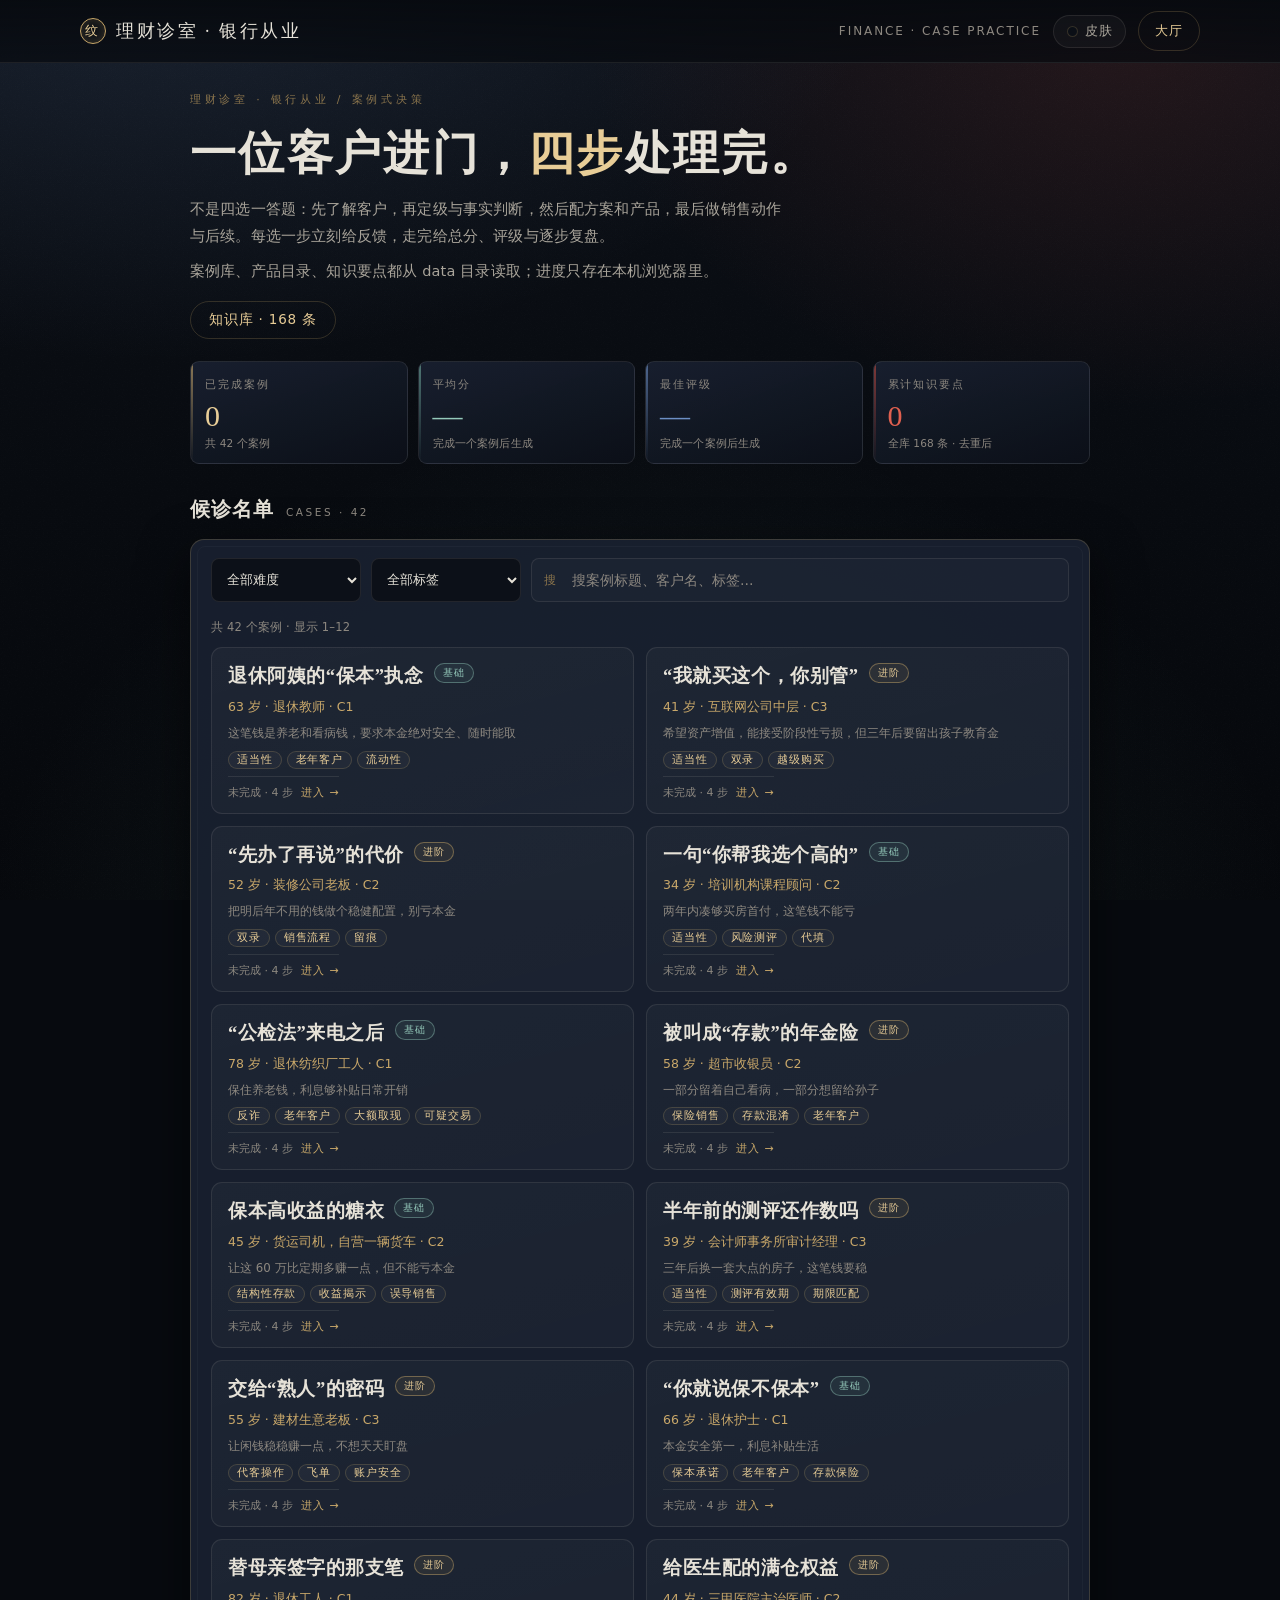
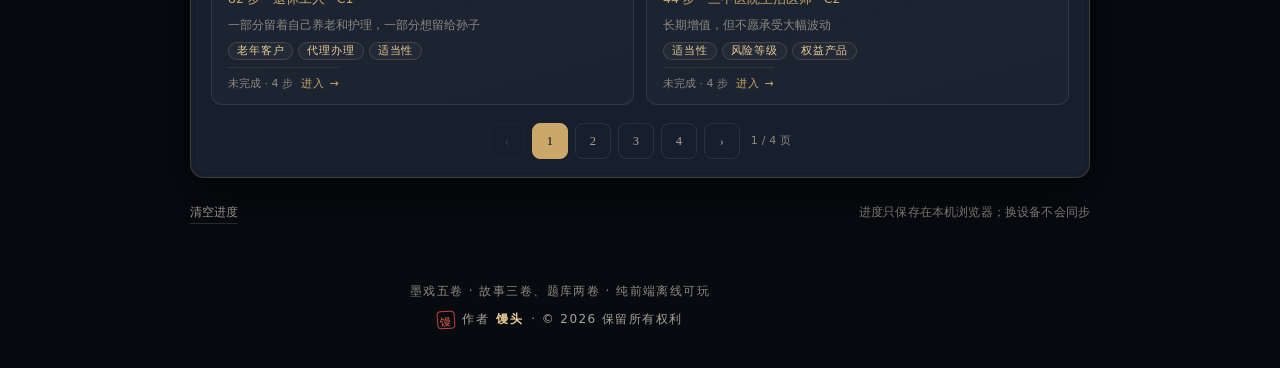
==== commit 363db02e: "feat: add four skins (ink/paper/jade/dusk) with a theme switcher and 馒头 author footer" ====
--- a/finance.html
+++ b/finance.html
@@ -2,6 +2,7 @@
 <html lang="zh-CN">
 <head>
 <meta charset="utf-8">
+<script>try{var t=localStorage.getItem('inkwash.theme');if(t)document.documentElement.dataset.theme=t;}catch(e){}</script>
 <meta name="viewport" content="width=device-width, initial-scale=1">
 <title>理财诊室 · 银行从业 · 墨戏五卷</title>
 <meta name="description" content="案例式决策训练：一位客户进门，分四步处理——了解客户、定级与事实判断、方案与产品、销售动作与后续。每选一步立刻反馈，走完给总分、评级、逐步复盘与知识要点。纯前端离线可玩。">
@@ -77,7 +78,7 @@
   .stat {
     min-width: 0; padding: 13px 14px 12px;
     border: 1px solid var(--line-soft); border-radius: var(--radius-sm);
-    background: linear-gradient(160deg, rgba(31, 41, 61, 0.62), rgba(12, 16, 24, 0.5));
+    background: linear-gradient(160deg, var(--surface), var(--surface-2));
     position: relative; overflow: hidden;
   }
   .stat::before {
@@ -105,7 +106,7 @@
     flex: 0 1 150px; min-width: 128px; min-height: 44px;
     padding: 8px 11px;
     font-family: inherit; font-size: 13px; color: var(--text);
-    background: rgba(18, 24, 36, 0.94);
+    background: var(--surface-2);
     border: 1px solid var(--line-soft); border-radius: 8px;
   }
   .search { flex: 1 1 220px; position: relative; min-width: 180px; }
@@ -113,7 +114,7 @@
     width: 100%; min-height: 44px;
     padding: 9px 13px 9px 40px;
     font-family: inherit; font-size: 13.5px; color: var(--text);
-    background: rgba(255, 255, 255, 0.03);
+    background: var(--w-01);
     border: 1px solid var(--line-soft); border-radius: 8px;
   }
   .search input::placeholder { color: var(--text-faint); }
@@ -138,7 +139,7 @@
     width: 100%; min-height: 152px; padding: 15px 16px 13px;
     text-align: left; font-family: var(--font-sans); color: inherit;
     border: 1px solid var(--line-soft); border-radius: 11px;
-    background: linear-gradient(165deg, rgba(255, 255, 255, 0.035), rgba(255, 255, 255, 0.012));
+    background: linear-gradient(165deg, var(--w-02), var(--w-01));
     cursor: pointer;
     transition: border-color 0.18s ease, background 0.18s ease, transform 0.18s ease;
   }
@@ -164,7 +165,7 @@
   .case-card__done { color: var(--jade-bright); }
   .case-card__done b { font-family: var(--font-num); font-size: 14px; font-weight: 400; }
   .case-card__best { color: var(--text-faint); }
-  .case-card__go { color: var(--gold-dim); letter-spacing: 0.08em; white-space: nowrap; }
+  .case-card__go { color: var(--gold); letter-spacing: 0.08em; white-space: nowrap; }
 
   .lv {
     flex: 0 0 auto; font-size: 10px; letter-spacing: 0.1em;
@@ -214,7 +215,7 @@
     border-left: 3px solid var(--gold);
     border-radius: 12px;
     background:
-      linear-gradient(150deg, rgba(201, 168, 106, 0.11), rgba(201, 168, 106, 0.028) 58%, rgba(11, 15, 22, 0.55));
+      linear-gradient(150deg, rgba(201, 168, 106, 0.11), rgba(201, 168, 106, 0.028) 58%, var(--surface-2));
     box-shadow: var(--shadow-1);
   }
   .client-card__head { display: flex; align-items: baseline; gap: 9px 11px; flex-wrap: wrap; margin-bottom: 10px; }
@@ -233,7 +234,7 @@
     margin: 11px 0 0; padding: 9px 12px;
     border-left: 2px solid var(--line);
     border-radius: 0 8px 8px 0;
-    background: rgba(7, 10, 15, 0.45);
+    background: var(--surface-2);
     font-family: var(--font-serif); font-size: 13.8px; line-height: 1.85; color: var(--text);
   }
   .client-quote cite {
@@ -255,7 +256,7 @@
     position: relative; display: flex; gap: 12px;
     width: 100%; min-height: 56px; padding: 13px 15px;
     text-align: left; font-family: var(--font-sans); color: var(--text);
-    background: rgba(255, 255, 255, 0.025);
+    background: var(--w-01);
     border: 1px solid var(--line-soft);
     border-radius: 10px;
     cursor: pointer;
@@ -323,7 +324,7 @@
     font-family: var(--font-num); font-size: 10.5px; line-height: 1;
     color: var(--text-dim);
     border: 1px solid var(--line-soft); border-radius: 4px;
-    background: rgba(255, 255, 255, 0.03);
+    background: var(--w-01);
   }
 
   .fb {
@@ -378,14 +379,14 @@
   }
   .rating--r4 { color: var(--jade-bright); border-color: rgba(148, 201, 186, 0.52); background: rgba(111, 168, 154, 0.12); }
   .rating--r3 { color: var(--gold-bright); border-color: rgba(201, 168, 106, 0.52); background: rgba(201, 168, 106, 0.11); }
-  .rating--r2 { color: var(--text-dim); border-color: var(--line); background: rgba(255, 255, 255, 0.03); }
+  .rating--r2 { color: var(--text-dim); border-color: var(--line); background: var(--w-01); }
   .rating--r1 { color: var(--cinnabar-bright); border-color: rgba(224, 96, 79, 0.52); background: rgba(184, 71, 60, 0.12); }
   .result-note { margin: 8px 0 0; font-size: 12.5px; color: var(--text-dim); }
   .metrics { display: flex; justify-content: center; gap: 9px; flex-wrap: wrap; margin-top: 18px; }
   .metric {
     min-width: 90px; padding: 9px 13px;
     border: 1px solid var(--line-soft); border-radius: 9px;
-    background: rgba(255, 255, 255, 0.022);
+    background: var(--w-01);
   }
   .metric b { display: block; font-family: var(--font-num); font-weight: 400; font-size: 18px; line-height: 1.35; color: var(--text); }
   .metric span { display: block; font-size: 10px; letter-spacing: 0.14em; color: var(--text-faint); }
@@ -396,7 +397,7 @@
   .review {
     padding: 14px 15px 12px;
     border: 1px solid var(--line-soft); border-radius: 10px;
-    background: rgba(255, 255, 255, 0.02);
+    background: var(--w-01);
   }
   .review + .review { margin-top: 9px; }
   .review__head { display: flex; align-items: center; justify-content: space-between; gap: 8px; flex-wrap: wrap; margin-bottom: 6px; }
@@ -425,14 +426,14 @@
     display: flex; align-items: baseline; gap: 9px;
     padding: 9px 12px;
     border: 1px solid var(--line-soft); border-radius: 9px;
-    background: rgba(255, 255, 255, 0.02);
+    background: var(--w-01);
     font-size: 13px; line-height: 1.8; color: var(--text-dim);
   }
   .lesson__no { flex: 0 0 auto; font-family: var(--font-num); font-size: 10.5px; color: var(--gold-dim); }
   .reg {
     margin-top: 11px; padding: 11px 13px;
     border: 1px solid var(--line-soft); border-radius: 9px;
-    background: rgba(255, 255, 255, 0.035);
+    background: var(--w-02);
     font-size: 12.8px; line-height: 1.82; color: var(--text-dim);
   }
   .reg b { display: block; margin-bottom: 2px; font-size: 9.5px; font-weight: 400; letter-spacing: 0.24em; color: var(--text-faint); }
@@ -456,11 +457,11 @@
     padding: 10px 13px;
     border: 1px solid var(--line-soft); border-left: 2px solid rgba(201, 168, 106, 0.38);
     border-radius: 8px;
-    background: rgba(255, 255, 255, 0.02);
+    background: var(--w-01);
   }
   .kb-item--reg {
     border-left-color: rgba(230, 226, 216, 0.24);
-    background: rgba(255, 255, 255, 0.035);
+    background: var(--w-02);
   }
   .kb-item__text { margin: 0 0 6px; font-size: 13px; line-height: 1.82; color: var(--text); }
   .kb-item__meta { display: flex; align-items: baseline; gap: 5px 9px; flex-wrap: wrap; font-size: 10.5px; color: var(--text-faint); }
@@ -478,7 +479,7 @@
   .overlay {
     position: fixed; inset: 0; z-index: 120;
     display: grid; place-items: center; padding: 18px;
-    background: rgba(4, 6, 10, 0.78);
+    background: var(--scrim);
     backdrop-filter: blur(5px);
     animation: overlayIn 0.2s ease both;
   }
@@ -500,7 +501,7 @@
     background: none; color: var(--text-dim);
     font-size: 20px; line-height: 1; cursor: pointer;
   }
-  .overlay__close:hover { color: var(--gold-bright); border-color: var(--line-soft); background: rgba(255, 255, 255, 0.04); }
+  .overlay__close:hover { color: var(--gold-bright); border-color: var(--line-soft); background: var(--w-02); }
   .overlay__head { padding-right: 34px; margin-bottom: 13px; }
   .overlay__head h2 { margin: 2px 0 0; font-family: var(--font-serif); font-size: clamp(24px, 5.4vw, 31px); letter-spacing: 0.1em; }
   .overlay__body p { font-size: 13.2px; line-height: 1.85; color: var(--text-dim); }
--- a/assets/theme.css
+++ b/assets/theme.css
@@ -1,9 +1,14 @@
-/* ============================================================
-   Inkwash Arcade · 共享主题
-   三个小游戏共用这套设计令牌与组件，保证观感统一。
+﻿/* ============================================================
+   Inkwash Arcade · 共享主题（4 套皮肤）
+   data-theme: ink（墨夜，默认） | paper（素笺） | jade（青岚） | dusk（暮蓝）
+   切换逻辑在 assets/common.js，选择存在 localStorage 的 inkwash.theme。
    ============================================================ */
 
-:root {
+/* ---------------- 皮肤 1：墨夜（默认） ---------------- */
+:root,
+:root[data-theme="ink"] {
+  color-scheme: dark;
+
   --ink-0: #070a0f;
   --ink-1: #0b0f16;
   --ink-2: #121824;
@@ -22,17 +27,204 @@
 
   --text: #e6e2d8;
   --text-dim: #a9a49a;
-  --text-faint: #6f6b64;
+  --text-faint: #8d8880;
 
   --line: rgba(201, 168, 106, 0.22);
   --line-soft: rgba(230, 226, 216, 0.1);
 
+  --surface: rgba(26, 34, 51, 0.86);
+  --surface-2: rgba(12, 16, 24, 0.94);
+  --scrim: rgba(4, 6, 10, 0.78);
+  --topbar-bg: linear-gradient(180deg, rgba(7, 10, 15, 0.94), rgba(7, 10, 15, 0.7));
+  --btn-fg: #070a0f;
+  --btn-bg-1: #e8cd97;
+  --btn-bg-2: #c9a86a;
+  --track: rgba(255, 255, 255, 0.08);
+
+  --w-01: rgba(255, 255, 255, 0.02);
+  --w-02: rgba(255, 255, 255, 0.03);
+  --w-04: rgba(255, 255, 255, 0.055);
+  --w-06: rgba(255, 255, 255, 0.08);
+  --w-10: rgba(255, 255, 255, 0.12);
+  --w-16: rgba(255, 255, 255, 0.18);
+
   --shadow-1: 0 2px 10px rgba(0, 0, 0, 0.35);
   --shadow-2: 0 18px 50px rgba(0, 0, 0, 0.55);
 
+  --body-bg:
+    radial-gradient(1200px 700px at 12% -8%, rgba(108, 143, 196, 0.16), transparent 62%),
+    radial-gradient(900px 620px at 88% 4%, rgba(184, 71, 60, 0.14), transparent 60%),
+    radial-gradient(1000px 900px at 50% 115%, rgba(111, 168, 154, 0.12), transparent 68%),
+    linear-gradient(180deg, #0b0f16 0%, #070a0f 55%, #05070b 100%);
+  --noise-opacity: 0.5;
+}
+
+/* ---------------- 皮肤 2：素笺（暖白） ---------------- */
+:root[data-theme="paper"] {
+  color-scheme: light;
+
+  --ink-0: #f3ecdd;
+  --ink-1: #f7f2e7;
+  --ink-2: #fffdf7;
+  --ink-3: #efe6d2;
+  --ink-4: #e3d7bd;
+
+  --gold: #795b22;
+  --gold-bright: #6f5220;
+  --gold-dim: #a58a55;
+
+  --cinnabar: #a63f34;
+  --cinnabar-bright: #8f3227;
+  --jade: #3f7a6c;
+  --jade-bright: #2f6357;
+  --azure: #3f628f;
+
+  --text: #241f18;
+  --text-dim: #57503f;
+  --text-faint: #6b6252;
+
+  --line: rgba(74, 58, 30, 0.26);
+  --line-soft: rgba(74, 58, 30, 0.14);
+
+  --surface: rgba(255, 253, 247, 0.92);
+  --surface-2: rgba(247, 242, 231, 0.96);
+  --scrim: rgba(246, 241, 231, 0.86);
+  --topbar-bg: linear-gradient(180deg, rgba(247, 242, 231, 0.97), rgba(247, 242, 231, 0.82));
+  --btn-fg: #231d12;
+  --btn-bg-1: #e3c78d;
+  --btn-bg-2: #c9a86a;
+  --track: rgba(74, 58, 30, 0.12);
+
+  --w-01: rgba(74, 58, 30, 0.03);
+  --w-02: rgba(74, 58, 30, 0.05);
+  --w-04: rgba(74, 58, 30, 0.09);
+  --w-06: rgba(74, 58, 30, 0.13);
+  --w-10: rgba(74, 58, 30, 0.2);
+  --w-16: rgba(74, 58, 30, 0.3);
+
+  --shadow-1: 0 2px 10px rgba(74, 58, 30, 0.12);
+  --shadow-2: 0 16px 40px rgba(74, 58, 30, 0.16);
+
+  --body-bg:
+    radial-gradient(1100px 700px at 10% -10%, rgba(201, 168, 106, 0.28), transparent 60%),
+    radial-gradient(900px 600px at 92% 0%, rgba(184, 71, 60, 0.12), transparent 62%),
+    radial-gradient(900px 800px at 50% 118%, rgba(111, 168, 154, 0.18), transparent 66%),
+    linear-gradient(180deg, #f8f3e8 0%, #f3ecdd 55%, #ece2cd 100%);
+  --noise-opacity: 0.35;
+}
+
+/* ---------------- 皮肤 3：青岚（冷白） ---------------- */
+:root[data-theme="jade"] {
+  color-scheme: light;
+
+  --ink-0: #e8efec;
+  --ink-1: #eef4f1;
+  --ink-2: #f9fdfb;
+  --ink-3: #dfe8e4;
+  --ink-4: #cfdcd7;
+
+  --gold: #4f6f5c;
+  --gold-bright: #3a5747;
+  --gold-dim: #7f9a8c;
+
+  --cinnabar: #9c463b;
+  --cinnabar-bright: #863a30;
+  --jade: #2f6b5a;
+  --jade-bright: #245345;
+  --azure: #35608c;
+
+  --text: #182622;
+  --text-dim: #465853;
+  --text-faint: #5c6d68;
+
+  --line: rgba(24, 38, 34, 0.24);
+  --line-soft: rgba(24, 38, 34, 0.12);
+
+  --surface: rgba(249, 253, 251, 0.93);
+  --surface-2: rgba(232, 239, 236, 0.96);
+  --scrim: rgba(238, 244, 241, 0.86);
+  --topbar-bg: linear-gradient(180deg, rgba(238, 244, 241, 0.97), rgba(238, 244, 241, 0.84));
+  --btn-fg: #14201c;
+  --btn-bg-1: #dcc48c;
+  --btn-bg-2: #c2a468;
+  --track: rgba(24, 38, 34, 0.12);
+
+  --w-01: rgba(24, 38, 34, 0.03);
+  --w-02: rgba(24, 38, 34, 0.05);
+  --w-04: rgba(24, 38, 34, 0.08);
+  --w-06: rgba(24, 38, 34, 0.12);
+  --w-10: rgba(24, 38, 34, 0.19);
+  --w-16: rgba(24, 38, 34, 0.28);
+
+  --shadow-1: 0 2px 10px rgba(24, 38, 34, 0.1);
+  --shadow-2: 0 16px 40px rgba(24, 38, 34, 0.14);
+
+  --body-bg:
+    radial-gradient(1100px 700px at 8% -10%, rgba(111, 168, 154, 0.34), transparent 60%),
+    radial-gradient(900px 600px at 94% 2%, rgba(108, 143, 196, 0.16), transparent 62%),
+    radial-gradient(900px 800px at 50% 118%, rgba(201, 168, 106, 0.16), transparent 66%),
+    linear-gradient(180deg, #f0f6f3 0%, #e8efec 55%, #dde8e3 100%);
+  --noise-opacity: 0.35;
+}
+
+/* ---------------- 皮肤 4：暮蓝（柔和中深色） ---------------- */
+:root[data-theme="dusk"] {
+  color-scheme: dark;
+
+  --ink-0: #1a2432;
+  --ink-1: #202c3c;
+  --ink-2: #2a3849;
+  --ink-3: #334356;
+  --ink-4: #3d5064;
+
+  --gold: #d8bc84;
+  --gold-bright: #f0dbae;
+  --gold-dim: #a08b5f;
+
+  --cinnabar: #cf6a5c;
+  --cinnabar-bright: #e88374;
+  --jade: #89bdb0;
+  --jade-bright: #a8d5c9;
+  --azure: #8fb0d8;
+
+  --text: #eef3f9;
+  --text-dim: #bcc7d4;
+  --text-faint: #a3b1c1;
+
+  --line: rgba(216, 188, 132, 0.26);
+  --line-soft: rgba(238, 243, 249, 0.12);
+
+  --surface: rgba(42, 56, 73, 0.9);
+  --surface-2: rgba(26, 36, 50, 0.94);
+  --scrim: rgba(20, 28, 39, 0.8);
+  --topbar-bg: linear-gradient(180deg, rgba(26, 36, 50, 0.95), rgba(26, 36, 50, 0.78));
+  --btn-fg: #1a2432;
+  --btn-bg-1: #f0dbae;
+  --btn-bg-2: #d8bc84;
+  --track: rgba(255, 255, 255, 0.12);
+
+  --w-01: rgba(255, 255, 255, 0.03);
+  --w-02: rgba(255, 255, 255, 0.05);
+  --w-04: rgba(255, 255, 255, 0.08);
+  --w-06: rgba(255, 255, 255, 0.11);
+  --w-10: rgba(255, 255, 255, 0.16);
+  --w-16: rgba(255, 255, 255, 0.22);
+
+  --shadow-1: 0 2px 10px rgba(9, 15, 24, 0.35);
+  --shadow-2: 0 18px 46px rgba(9, 15, 24, 0.5);
+
+  --body-bg:
+    radial-gradient(1200px 700px at 14% -8%, rgba(143, 176, 216, 0.2), transparent 62%),
+    radial-gradient(900px 620px at 88% 4%, rgba(232, 131, 116, 0.14), transparent 60%),
+    radial-gradient(1000px 900px at 50% 115%, rgba(137, 189, 176, 0.16), transparent 68%),
+    linear-gradient(180deg, #202c3c 0%, #1a2432 55%, #141c27 100%);
+  --noise-opacity: 0.45;
+}
+
+/* ---------------- 基础 ---------------- */
+:root {
   --radius: 14px;
   --radius-sm: 9px;
-
   --font-serif: "Songti SC", "STSong", "SimSun", "Noto Serif SC", "Source Han Serif SC", Georgia, serif;
   --font-sans: "PingFang SC", "Hiragino Sans GB", "Microsoft YaHei", "Noto Sans SC", system-ui, sans-serif;
   --font-num: "Cinzel", "Times New Roman", var(--font-serif);
@@ -40,7 +232,7 @@
 
 * { box-sizing: border-box; }
 
-html { scroll-behavior: smooth; }
+html { scroll-behavior: smooth; background: var(--ink-0); }
 
 body {
   margin: 0;
@@ -50,13 +242,10 @@
   font-size: 16px;
   line-height: 1.72;
   letter-spacing: 0.01em;
-  background:
-    radial-gradient(1200px 700px at 12% -8%, rgba(108, 143, 196, 0.16), transparent 62%),
-    radial-gradient(900px 620px at 88% 4%, rgba(184, 71, 60, 0.14), transparent 60%),
-    radial-gradient(1000px 900px at 50% 115%, rgba(111, 168, 154, 0.12), transparent 68%),
-    linear-gradient(180deg, var(--ink-1) 0%, var(--ink-0) 55%, #05070b 100%);
+  background: var(--body-bg);
   background-attachment: fixed;
   -webkit-font-smoothing: antialiased;
+  transition: background-color 0.3s ease, color 0.3s ease;
 }
 
 /* 纸纹颗粒 */
@@ -66,7 +255,7 @@
   inset: 0;
   pointer-events: none;
   z-index: 0;
-  opacity: 0.5;
+  opacity: var(--noise-opacity);
   background-image: url("data:image/svg+xml;utf8,<svg xmlns='http://www.w3.org/2000/svg' width='140' height='140'><filter id='n'><feTurbulence type='fractalNoise' baseFrequency='0.85' numOctaves='3'/><feColorMatrix type='saturate' values='0'/></filter><rect width='140' height='140' filter='url(%23n)' opacity='0.045'/></svg>");
 }
 
@@ -78,7 +267,7 @@
 a { color: var(--gold-bright); text-decoration: none; }
 a:hover { text-decoration: underline; text-underline-offset: 3px; }
 
-::selection { background: rgba(201, 168, 106, 0.3); color: #fff; }
+::selection { background: rgba(201, 168, 106, 0.32); color: var(--text); }
 
 /* 版心 */
 .wrap { position: relative; z-index: 1; width: min(1120px, calc(100% - 40px)); margin: 0 auto; }
@@ -88,19 +277,17 @@
 .topbar {
   position: sticky; top: 0; z-index: 20;
   backdrop-filter: blur(10px);
-  background: linear-gradient(180deg, rgba(7, 10, 15, 0.92), rgba(7, 10, 15, 0.55));
+  background: var(--topbar-bg);
   border-bottom: 1px solid var(--line-soft);
 }
-.topbar__inner {
-  display: flex; align-items: center; gap: 16px;
-  height: 62px;
-}
+.topbar__inner { display: flex; align-items: center; gap: 12px; height: 62px; }
 .brand {
   font-family: var(--font-serif);
   font-size: 18px; letter-spacing: 0.14em;
   color: var(--text);
   display: flex; align-items: center; gap: 10px;
 }
+.brand:hover { text-decoration: none; color: var(--gold-bright); }
 .brand__mark {
   width: 26px; height: 26px; border-radius: 50%;
   border: 1px solid var(--gold);
@@ -110,6 +297,53 @@
 }
 .spacer { flex: 1; }
 .topbar__meta { font-size: 12px; color: var(--text-faint); letter-spacing: 0.16em; }
+
+/* 皮肤切换器 */
+.theme-switch { position: relative; }
+.theme-switch__btn {
+  appearance: none; cursor: pointer;
+  display: inline-flex; align-items: center; gap: 7px;
+  padding: 7px 13px;
+  font-size: 12.5px; letter-spacing: 0.06em;
+  color: var(--text-dim);
+  background: var(--w-02);
+  border: 1px solid var(--line-soft);
+  border-radius: 999px;
+  transition: color 0.18s ease, border-color 0.18s ease, background 0.18s ease;
+}
+.theme-switch__btn:hover { color: var(--text); border-color: var(--line); }
+.theme-switch__dot {
+  width: 11px; height: 11px; border-radius: 50%;
+  border: 1px solid var(--line);
+  background: currentColor;
+}
+.theme-switch__menu {
+  position: absolute; right: 0; top: calc(100% + 8px);
+  min-width: 178px; padding: 7px;
+  background: var(--surface-2);
+  border: 1px solid var(--line);
+  border-radius: 12px;
+  box-shadow: var(--shadow-2);
+  z-index: 60;
+  display: none;
+}
+.theme-switch.is-open .theme-switch__menu { display: block; }
+.theme-switch__item {
+  display: flex; align-items: center; gap: 9px; width: 100%;
+  padding: 8px 10px; margin: 0;
+  font: inherit; font-size: 13.5px; text-align: left;
+  color: var(--text-dim);
+  background: transparent; border: 0; border-radius: 8px;
+  cursor: pointer;
+}
+.theme-switch__item:hover { background: var(--w-04); color: var(--text); }
+.theme-switch__item[aria-checked="true"] { color: var(--gold-bright); }
+.theme-switch__swatch {
+  width: 15px; height: 15px; border-radius: 4px;
+  border: 1px solid var(--line);
+  flex: none;
+}
+.theme-switch__item span:last-child { margin-left: auto; font-size: 11px; color: var(--text-faint); }
 
 /* 按钮 */
 .btn {
@@ -118,8 +352,8 @@
   padding: 11px 22px;
   font-family: var(--font-sans);
   font-size: 15px;
-  color: var(--ink-0);
-  background: linear-gradient(180deg, var(--gold-bright), var(--gold));
+  color: var(--btn-fg);
+  background: linear-gradient(180deg, var(--btn-bg-1), var(--btn-bg-2));
   border: 1px solid rgba(255, 255, 255, 0.16);
   border-radius: 999px;
   cursor: pointer;
@@ -137,7 +371,7 @@
   border: 1px solid var(--line);
   box-shadow: none;
 }
-.btn--ghost:hover { background: rgba(201, 168, 106, 0.09); box-shadow: none; }
+.btn--ghost:hover { background: var(--w-04); box-shadow: none; }
 
 .btn--cinnabar {
   background: linear-gradient(180deg, var(--cinnabar-bright), var(--cinnabar));
@@ -150,7 +384,7 @@
 /* 卡片 / 面板 */
 .panel {
   position: relative;
-  background: linear-gradient(160deg, rgba(26, 34, 51, 0.86), rgba(11, 15, 22, 0.92));
+  background: var(--surface);
   border: 1px solid var(--line);
   border-radius: var(--radius);
   box-shadow: var(--shadow-2);
@@ -160,16 +394,13 @@
 .panel::after {
   content: "";
   position: absolute; inset: 6px;
-  border: 1px solid rgba(201, 168, 106, 0.1);
+  border: 1px solid var(--w-02);
   border-radius: calc(var(--radius) - 6px);
   pointer-events: none;
 }
 
 /* 眉题 */
-.eyebrow {
-  font-size: 11px; letter-spacing: 0.34em; text-transform: uppercase;
-  color: var(--gold-dim); margin-bottom: 14px;
-}
+.eyebrow { font-size: 11px; letter-spacing: 0.34em; text-transform: uppercase; color: var(--gold-dim); margin-bottom: 14px; }
 
 /* 分隔线 */
 .rule { height: 1px; background: linear-gradient(90deg, transparent, var(--line), transparent); margin: 22px 0; border: 0; }
@@ -181,8 +412,8 @@
   font-size: 12px; letter-spacing: 0.08em;
   border: 1px solid var(--line);
   border-radius: 999px;
-  color: var(--gold);
-  background: rgba(201, 168, 106, 0.06);
+  color: var(--gold-bright);
+  background: var(--w-02);
 }
 
 /* 数值 */
@@ -195,38 +426,28 @@
 .center { text-align: center; }
 
 /* 进度条 */
-.meter { height: 6px; border-radius: 999px; background: rgba(255, 255, 255, 0.08); overflow: hidden; }
+.meter { height: 6px; border-radius: 999px; background: var(--track); overflow: hidden; }
 .meter > i { display: block; height: 100%; width: 0; border-radius: 999px; background: linear-gradient(90deg, var(--gold-dim), var(--gold-bright)); transition: width 0.5s cubic-bezier(0.22, 1, 0.36, 1); }
 
 /* 条形统计 */
-.bar { height: 9px; border-radius: 999px; background: rgba(255, 255, 255, 0.07); overflow: hidden; }
+.bar { height: 9px; border-radius: 999px; background: var(--track); overflow: hidden; }
 .bar > i { display: block; height: 100%; width: 0; border-radius: 999px; transition: width 0.7s cubic-bezier(0.22, 1, 0.36, 1); }
 
 /* 屏幕切换 */
 .screen { animation: screenIn 0.42s cubic-bezier(0.22, 1, 0.36, 1) both; }
-@keyframes screenIn {
-  from { opacity: 0; transform: translateY(14px); }
-  to { opacity: 1; transform: none; }
-}
+@keyframes screenIn { from { opacity: 0; transform: translateY(14px); } to { opacity: 1; transform: none; } }
 .screen.is-out { animation: screenOut 0.26s ease both; }
-@keyframes screenOut {
-  to { opacity: 0; transform: translateY(-10px); }
-}
+@keyframes screenOut { to { opacity: 0; transform: translateY(-10px); } }
 
 .fade-up { animation: fadeUp 0.6s cubic-bezier(0.22, 1, 0.36, 1) both; }
 @keyframes fadeUp { from { opacity: 0; transform: translateY(18px); } to { opacity: 1; transform: none; } }
 
 /* 提示 toast */
-.toast-host {
-  position: fixed; left: 50%; bottom: 34px; transform: translateX(-50%);
-  display: flex; flex-direction: column; gap: 10px; align-items: center;
-  z-index: 200; pointer-events: none;
-}
+.toast-host { position: fixed; left: 50%; bottom: 34px; transform: translateX(-50%); display: flex; flex-direction: column; gap: 10px; align-items: center; z-index: 200; pointer-events: none; }
 .toast {
-  padding: 10px 20px;
-  border-radius: 999px;
-  border: 1px solid var(--line);
-  background: rgba(12, 16, 24, 0.95);
+  padding: 10px 20px; border-radius: 999px;
+  border: 1px solid var(--line);
+  background: var(--surface-2);
   color: var(--text);
   font-size: 14px;
   box-shadow: var(--shadow-2);
@@ -237,27 +458,39 @@
 @keyframes toastOut { to { opacity: 0; transform: translateY(-8px); } }
 
 /* 返回链接 */
-.back {
-  display: inline-flex; align-items: center; gap: 8px;
-  font-size: 13px; letter-spacing: 0.1em;
-  color: var(--text-dim);
-}
+.back { display: inline-flex; align-items: center; gap: 8px; font-size: 13px; letter-spacing: 0.1em; color: var(--text-dim); }
 .back:hover { color: var(--gold-bright); text-decoration: none; }
 
-/* 页脚 */
+/* 页脚（含作者署名） */
 .foot {
   margin: 56px 0 34px;
   text-align: center;
   font-size: 12px;
   letter-spacing: 0.12em;
   color: var(--text-faint);
-}
+  line-height: 1.9;
+}
+.foot__line { display: block; }
+.foot__author {
+  display: inline-flex; align-items: center; gap: 7px;
+  margin-top: 6px;
+  color: var(--text-dim);
+}
+.foot__seal {
+  display: inline-grid; place-items: center;
+  width: 18px; height: 18px; border-radius: 4px;
+  border: 1px solid var(--cinnabar);
+  color: var(--cinnabar-bright);
+  font-family: var(--font-serif); font-size: 11px;
+  transform: rotate(-4deg);
+}
+.foot__author b { color: var(--gold-bright); font-weight: 600; letter-spacing: 0.16em; }
 
 /* 滚动条 */
 ::-webkit-scrollbar { width: 10px; height: 10px; }
 ::-webkit-scrollbar-track { background: transparent; }
-::-webkit-scrollbar-thumb { background: rgba(201, 168, 106, 0.2); border-radius: 999px; border: 2px solid transparent; background-clip: padding-box; }
-::-webkit-scrollbar-thumb:hover { background: rgba(201, 168, 106, 0.36); background-clip: padding-box; }
+::-webkit-scrollbar-thumb { background: var(--w-10); border-radius: 999px; border: 2px solid transparent; background-clip: padding-box; }
+::-webkit-scrollbar-thumb:hover { background: var(--w-16); background-clip: padding-box; }
 
 @media (prefers-reduced-motion: reduce) {
   *, *::before, *::after { animation-duration: 0.001ms !important; transition-duration: 0.001ms !important; }
@@ -269,4 +502,6 @@
   .wrap, .wrap--narrow { width: calc(100% - 28px); }
   .panel { padding: 20px; }
   .topbar__meta { display: none; }
-}
+  .theme-switch__btn span.theme-switch__label { display: none; }
+}
+
